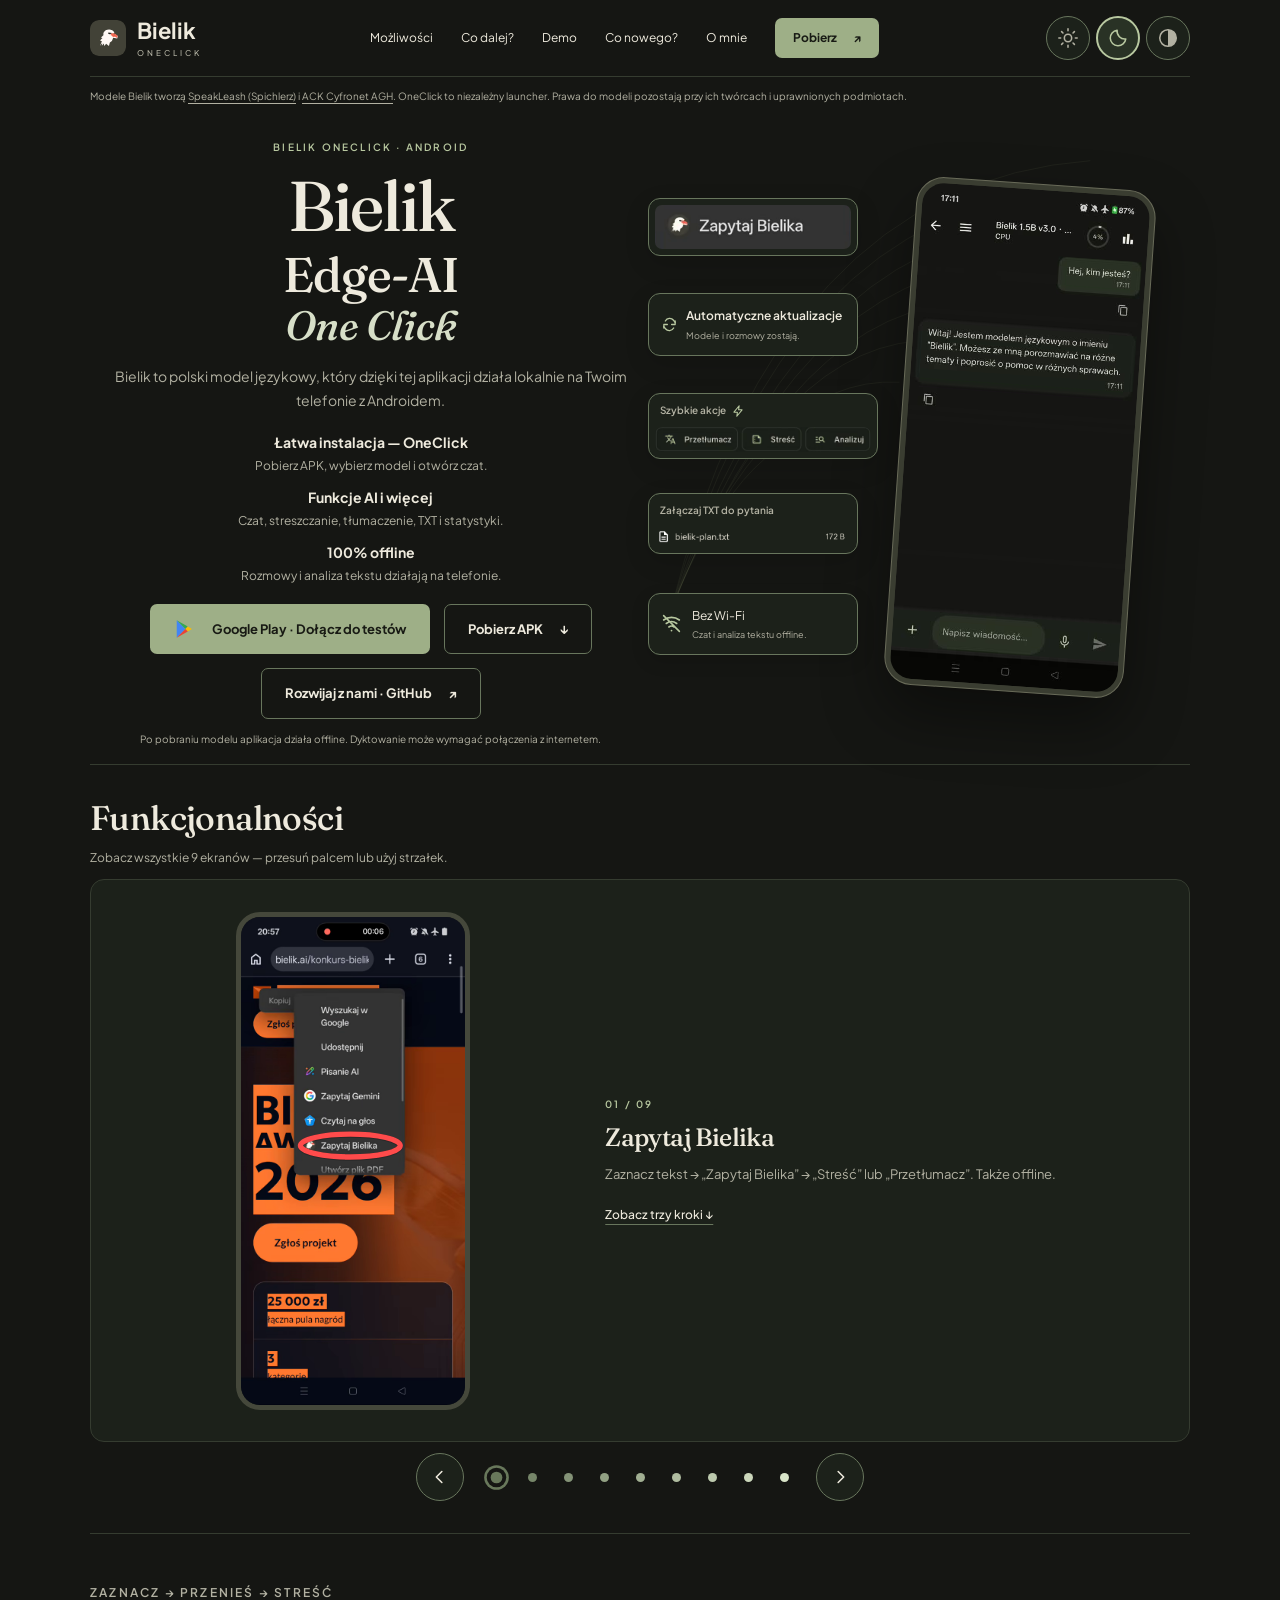
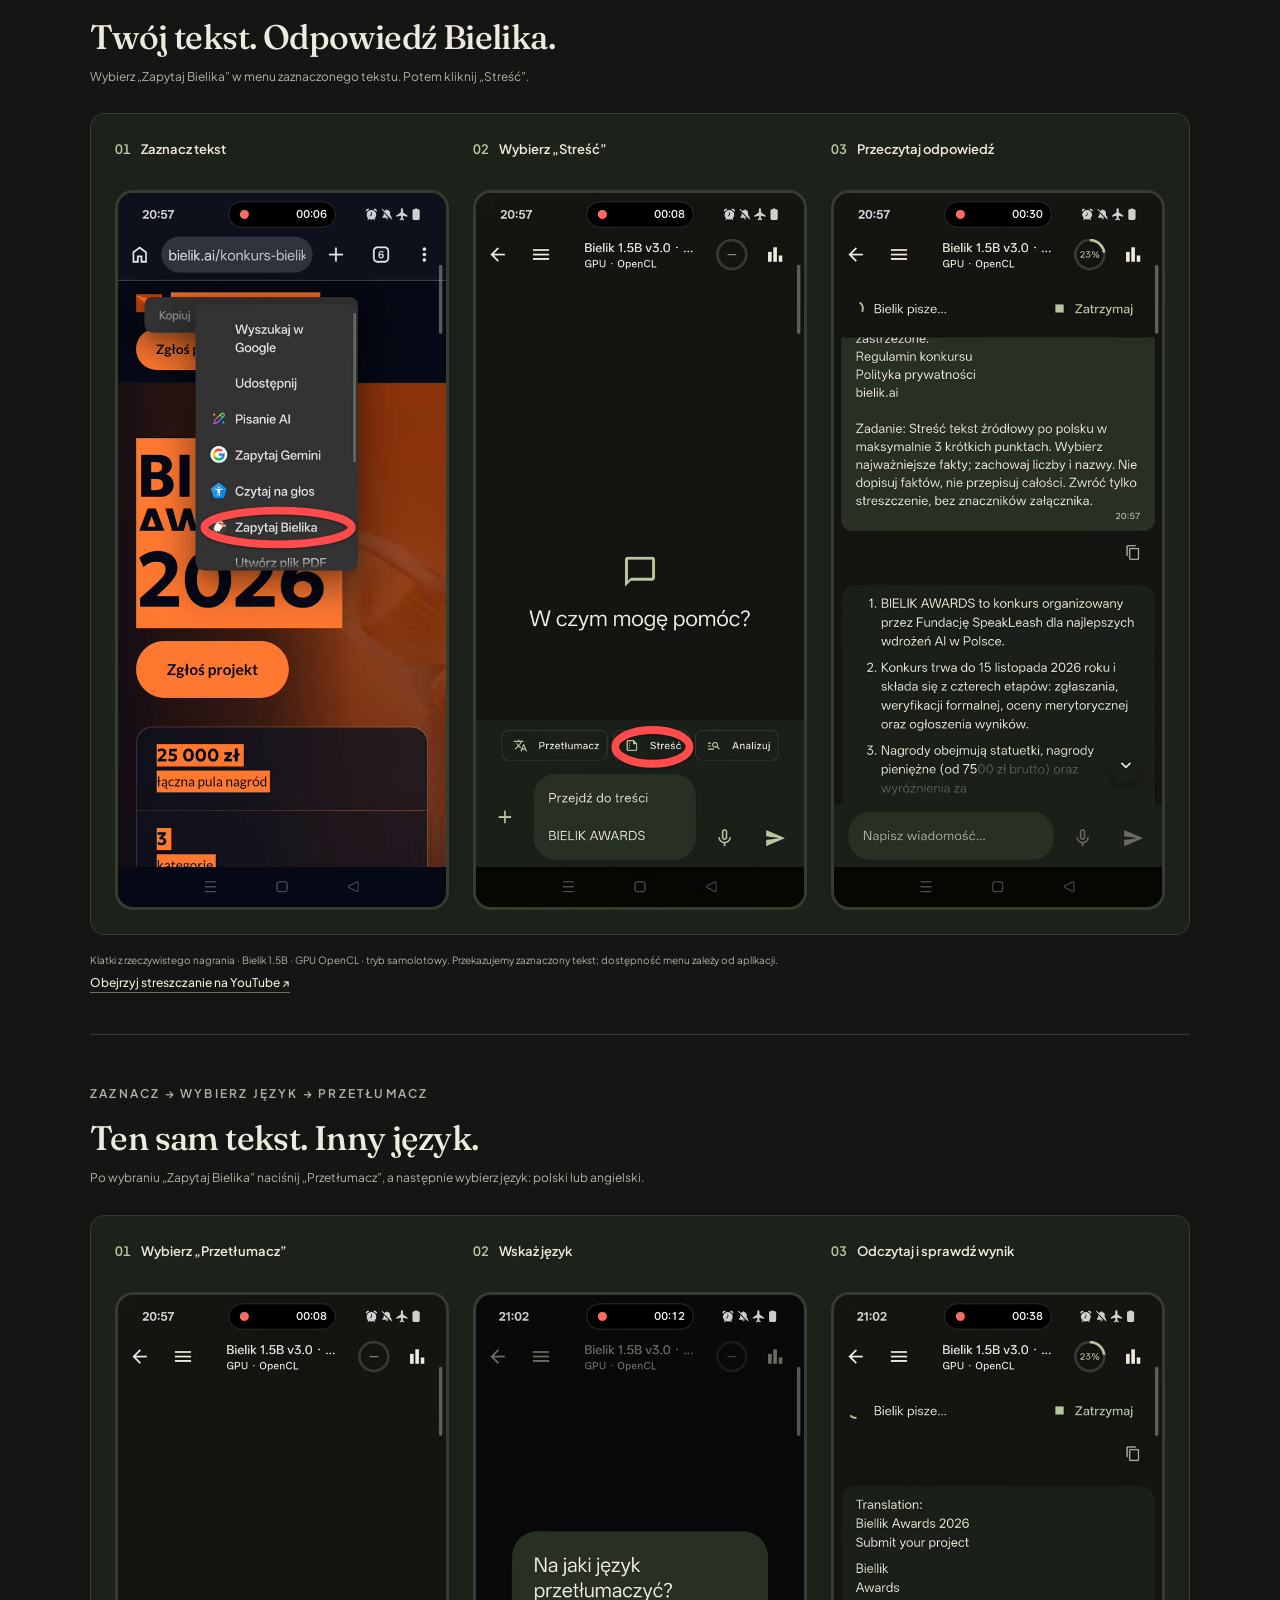
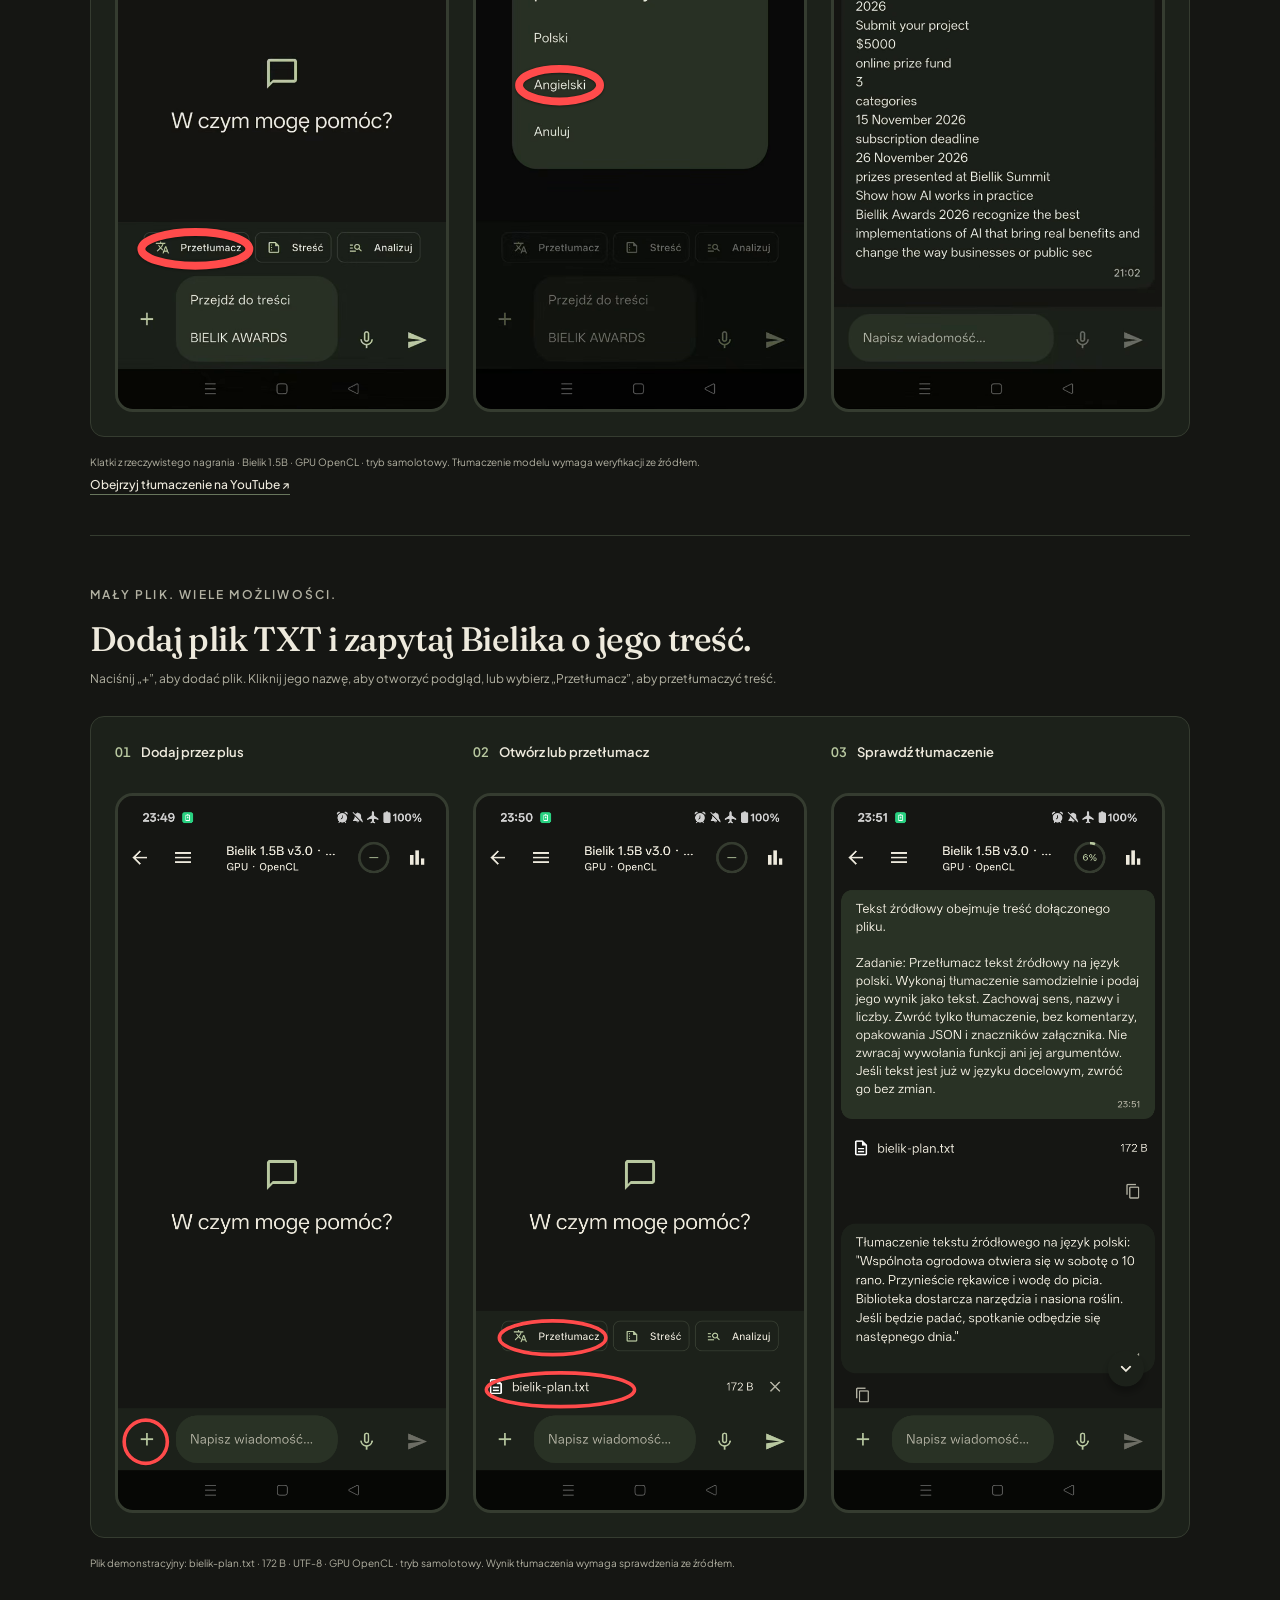
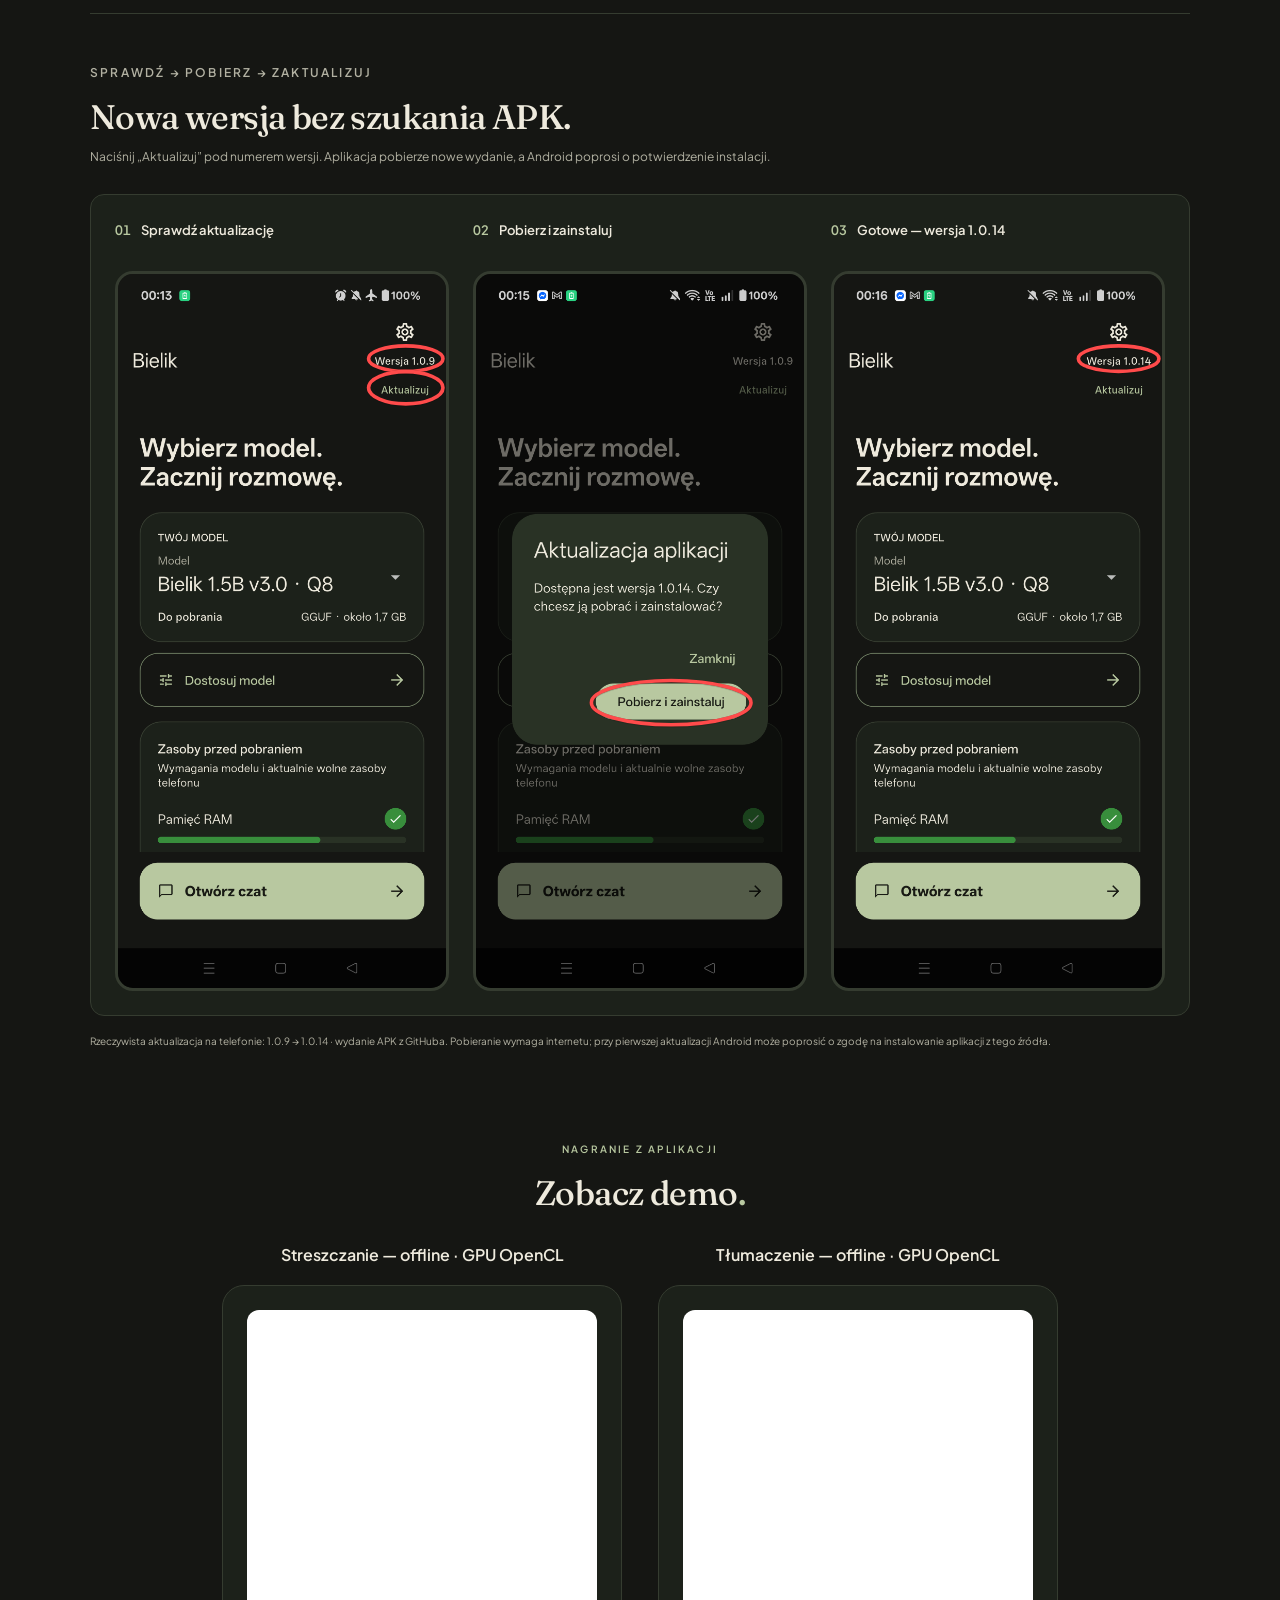
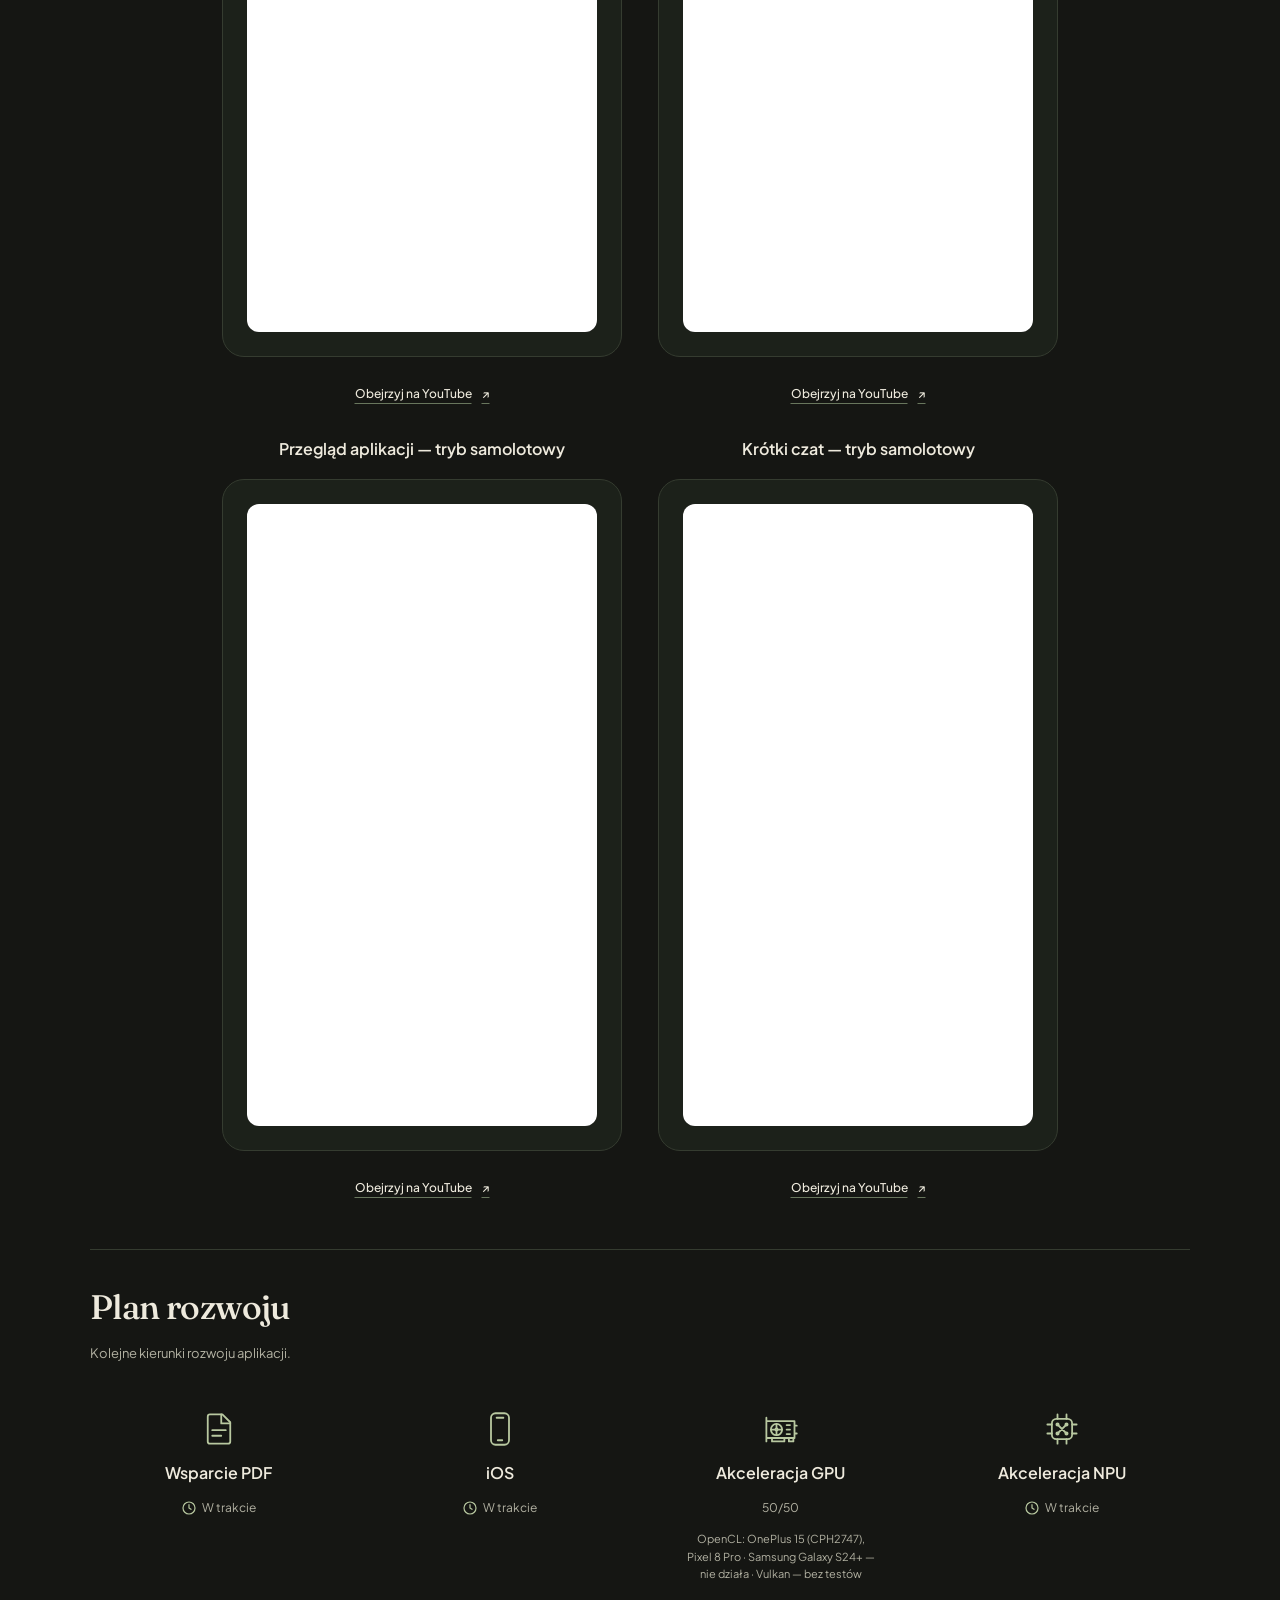
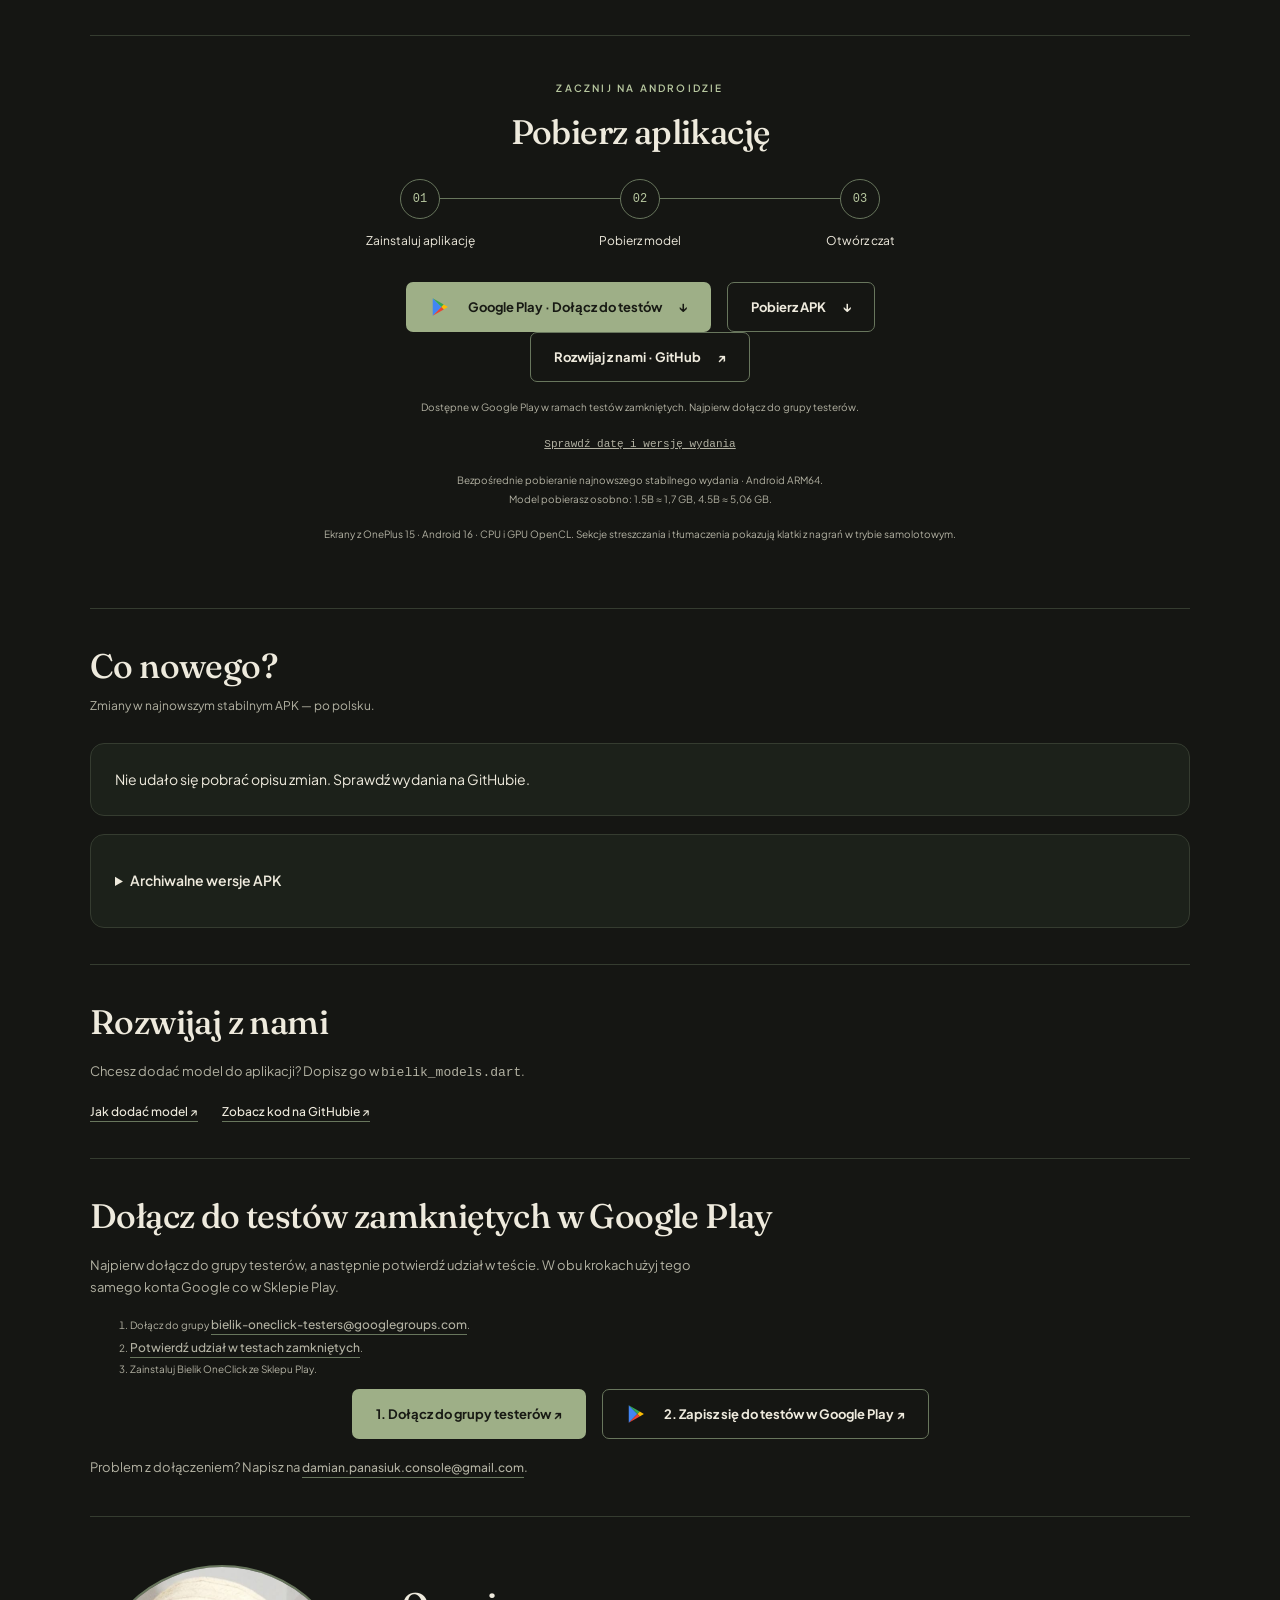
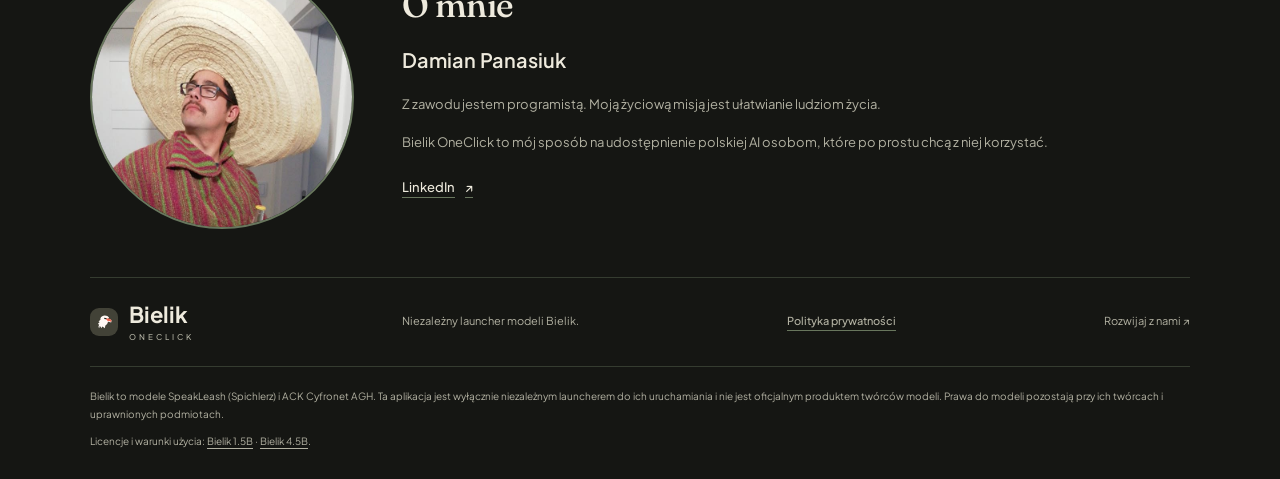
==== site/index.html @ 8b5a870c "site: use mobile Play Store links and desktop test opt-in" ====
<!doctype html>
<html lang="pl">
<head>
  <meta charset="utf-8">
  <meta name="viewport" content="width=device-width, initial-scale=1">
  <meta name="theme-color" content="#151613">
  <meta name="description" content="Uruchom Bielika jednym kliknięciem. Polski model językowy lokalnie na Androidzie — czat, statystyki i ustawienia modelu.">
  <meta property="og:title" content="Bielik Edge-AI One Click">
  <meta property="og:description" content="Uruchom Bielika jednym kliknięciem. Polski model językowy lokalnie na Androidzie — czat, statystyki i ustawienia modelu.">
  <meta property="og:type" content="website">
  <title>Bielik Edge-AI One Click</title>
  <link rel="preconnect" href="https://fonts.googleapis.com">
  <link rel="preconnect" href="https://fonts.gstatic.com" crossorigin>
  <link href="https://fonts.googleapis.com/css2?family=Fraunces:opsz,wght@9..144,500;9..144,600&amp;family=Plus+Jakarta+Sans:wght@400;500;600;700&amp;display=swap" rel="stylesheet">
  <link rel="icon" type="image/svg+xml" href="assets/mark.svg">
  <script src="theme.js"></script>
  <link rel="stylesheet" href="styles.css?v=features-viewport">
  <script src="release-info.js?v=archive-stable-only" defer></script>
  <script src="carousel.js?v=viewport-controls" defer></script>
  <script src="screenshot-zoom.js" defer></script>
  <script src="google-play-links.js" defer></script>
  <script src="generation-preview.js?v=inline-controls" defer></script>
</head>
<body>
  <a class="skip-link" href="#main">Przejdź do treści</a>
  <header class="site-header wrap">
    <a class="brand" href="./" aria-label="Bielik OneClick — strona główna">
      <img src="assets/mark.svg" width="36" height="36" alt="">
      <span>Bielik<span class="brand-sub">ONECLICK</span></span>
    </a>
    <nav aria-label="Menu główne">
      <a class="nav-link" href="#mozliwosci">Możliwości</a>
      <a class="nav-link" href="#dalej">Co dalej?</a>
      <a class="nav-link nav-demo" href="#demo">Demo</a>
      <a class="nav-link" href="#wydania">Co nowego?</a>
      <a class="nav-link" href="#o-mnie">O mnie</a>
      <a class="button button-small" href="#pobierz">Pobierz <span aria-hidden="true">↗</span></a>
    </nav>
    <div class="theme-picker" role="group" aria-label="Motyw kolorystyczny" hidden>
      <button class="theme-button" type="button" data-theme-choice="light" aria-label="Jasny motyw" title="Jasny motyw" aria-pressed="false"><svg viewBox="0 0 24 24" width="22" height="22" fill="none" stroke="currentColor" stroke-width="1.7" stroke-linecap="round" stroke-linejoin="round" aria-hidden="true"><circle cx="12" cy="12" r="4"/><path d="M12 2v2m0 16v2M2 12h2m16 0h2M5 5l1.5 1.5m11 11L19 19M5 19l1.5-1.5m11-11L19 5"/></svg></button>
      <button class="theme-button" type="button" data-theme-choice="dark" aria-label="Ciemny motyw" title="Ciemny motyw" aria-pressed="false"><svg viewBox="0 0 24 24" width="22" height="22" fill="none" stroke="currentColor" stroke-width="1.7" stroke-linecap="round" stroke-linejoin="round" aria-hidden="true"><path d="M20.5 13A8.5 8.5 0 0 1 11 3.5 8.5 8.5 0 1 0 20.5 13Z"/></svg></button>
      <button class="theme-button" type="button" data-theme-choice="contrast" aria-label="Wysoki kontrast" title="Wysoki kontrast" aria-pressed="false"><svg viewBox="0 0 24 24" width="22" height="22" fill="none" stroke="currentColor" stroke-width="1.7" stroke-linecap="round" stroke-linejoin="round" aria-hidden="true"><circle cx="12" cy="12" r="9"/><path d="M12 3a9 9 0 0 1 0 18Z" fill="currentColor" stroke="none"/></svg></button>
    </div>
  </header>

  <p class="attribution wrap">Modele Bielik tworzą <a href="https://speakleash.org/">SpeakLeash (Spichlerz)</a> i <a href="https://www.cyfronet.pl/">ACK Cyfronet AGH</a>. OneClick to niezależny launcher. Prawa do modeli pozostają przy ich twórcach i uprawnionych podmiotach.</p>

  <main id="main">
    <section class="intro wrap" aria-labelledby="hero-title">
      <div class="intro-copy">
        <p class="eyebrow">BIELIK ONECLICK · ANDROID</p>
        <h1 id="hero-title"><span class="hero-name">Bielik</span> <span class="hero-detail">Edge-AI</span> <em class="hero-tagline">One Click</em></h1>
        <p>Bielik to polski model językowy, który dzięki tej aplikacji działa lokalnie na Twoim telefonie z Androidem.</p>
        <ul class="hero-benefits">
          <li><strong>Łatwa instalacja — OneClick</strong><span>Pobierz APK, wybierz model i otwórz czat.</span></li>
          <li><strong>Funkcje AI i więcej</strong><span>Czat, streszczanie, tłumaczenie, TXT i statystyki.</span></li>
          <li><strong>100% offline</strong><span>Rozmowy i analiza tekstu działają na telefonie.</span></li>
        </ul>
        <div class="hero-actions"><a class="button" href="#testy-google-play"><svg viewBox="0 0 24 24" width="22" height="22" aria-hidden="true" focusable="false"><path fill="#4285F4" d="M3 2.5v19L12.5 12Z"/><path fill="#34A853" d="m3 2.5 12 6.9-2.5 2.6Z"/><path fill="#FBBC04" d="m15 9.4 4.5 2.6-4.5 2.6-2.5-2.6Z"/><path fill="#EA4335" d="m3 21.5 12-6.9-2.5-2.6Z"/></svg><span>Google Play · Dołącz do testów</span></a><a class="button button-outline" href="#pobierz">Pobierz APK <span aria-hidden="true">↓</span></a><a class="button button-outline" href="https://github.com/GHRik/bielik_oneclick_launcher">Rozwijaj z nami · GitHub <span aria-hidden="true">↗</span></a></div>
        <p class="hero-offline-note">Po pobraniu modelu aplikacja działa offline. Dyktowanie może wymagać połączenia z internetem.</p>
      </div>
      <div class="setup-visual" aria-label="Rozmowa z Bielikiem i funkcje aplikacji.">
        <a class="hero-feature hero-feature-ask" href="#zapytaj-bielika" aria-label="Zapytaj Bielika — zobacz, jak użyć zaznaczonego tekstu">
          <svg class="hero-screen-crop" viewBox="147 570 278 62" width="278" height="62" aria-hidden="true"><image href="assets/ask-selection-opencl.png" width="588" height="1280"/></svg>
        </a>
        <a class="hero-feature hero-feature-update" href="#aktualizacje-aplikacji">
          <svg viewBox="0 0 24 24" width="17" height="17" fill="none" stroke="currentColor" stroke-width="1.8" stroke-linecap="round" stroke-linejoin="round" aria-hidden="true"><path d="M20 7v5h-5M4 17v-5h5"/><path d="M6.1 7a7 7 0 0 1 11.6-1L20 9M4 15l2.3 3A7 7 0 0 0 17.9 17"/></svg>
          <span>Automatyczne aktualizacje<small>Modele i rozmowy zostają.</small></span>
        </a>
        <a class="hero-feature hero-feature-actions" href="#tlumacz-tekst" aria-label="Szybkie akcje: Przetłumacz, Streść i Analizuj — zobacz kroki">
          <span class="hero-feature-caption">Szybkie akcje <svg viewBox="0 0 24 24" width="14" height="14" fill="none" stroke="currentColor" stroke-width="1.8" stroke-linecap="round" stroke-linejoin="round" aria-hidden="true"><path d="m14 3-9 11h6l-1 7 9-11h-6Z"/></svg></span>
          <svg class="hero-screen-crop" viewBox="44 962 500 58" width="500" height="58" aria-hidden="true"><image href="assets/quick-actions-opencl.png" width="588" height="1280"/></svg>
        </a>
        <a class="hero-feature hero-feature-txt" href="#pliki-txt" aria-label="Załączaj TXT do pytania — zobacz kroki">
          <span class="hero-feature-caption">Załączaj TXT do pytania</span>
          <svg class="hero-screen-crop" viewBox="30 2240 1080 110" width="1080" height="110" aria-hidden="true"><image href="assets/txt-attached-android.png?v=current-opencl" width="1272" height="2772"/></svg>
        </a>
        <a class="hero-offline-tile" href="#demo"><svg viewBox="0 0 24 24" width="21" height="21" fill="none" stroke="currentColor" stroke-width="1.8" stroke-linecap="round" aria-hidden="true"><path d="M3 8a15 15 0 0 1 18 0M6 12a10 10 0 0 1 12 0M9 16a5 5 0 0 1 6 0M3 3l18 18"/><circle cx="12" cy="20" r="1" fill="currentColor" stroke="none"/></svg><span>Bez Wi-Fi<small>Czat i analiza tekstu offline.</small></span></a>
        <figure class="setup-phone">
          <video id="generation-preview" muted loop playsinline preload="none" poster="assets/chat-live-poster.jpg?v=current-cpu" width="392" height="854" aria-label="Wysłanie pytania Hej, kim jesteś i rzeczywista odpowiedź Bielika na CPU w trybie samolotowym">
            <source src="assets/chat-live.mp4?v=current-cpu" type="video/mp4">
            <img src="assets/chat-live-poster.jpg?v=current-cpu" width="392" height="854" alt="Rozmowa z Bielikiem na telefonie z Androidem">
          </video>
        </figure>
      </div>
    </section>

    <section class="features wrap" id="mozliwosci" aria-labelledby="features-title" aria-roledescription="karuzela">
      <div class="section-heading"><h2 id="features-title">Funkcjonalności</h2><p>Zobacz wszystkie 9 ekranów — przesuń palcem lub użyj strzałek.</p></div>
      <div class="features-stage">
      <div class="slides">
        <article class="feature-slide" id="slide-ask" aria-label="1 z 9" aria-roledescription="slajd">
          <figure><span class="annotated-screen"><img class="phone-screen" src="assets/ask-selection-opencl.png" width="588" height="1280" fetchpriority="high" alt="Zapytaj Bielika w menu tekstu zaznaczonego na stronie internetowej"><svg class="screen-annotation" viewBox="0 0 588 1280" aria-hidden="true"><ellipse cx="287" cy="600" rx="131" ry="30"/></svg></span></figure>
          <div class="slide-copy"><p class="eyebrow">01 / 09</p><h3>Zapytaj Bielika</h3><p>Zaznacz tekst → „Zapytaj Bielika” → „Streść” lub „Przetłumacz”. Także offline.</p><a class="text-link" href="#zapytaj-bielika">Zobacz trzy kroki ↓</a></div>
        </article>
        <article class="feature-slide" id="slide-dictation" aria-label="2 z 9" aria-roledescription="slajd">
          <figure><span class="annotated-screen"><img class="phone-screen" src="assets/dictation-translate-android.png" width="1272" height="2772" loading="lazy" alt="Podgląd interfejsu: krok 1 — mikrofon do dyktowania, krok 2 — przycisk Przetłumacz"><svg class="screen-annotation" viewBox="0 0 1272 2772" aria-hidden="true"><ellipse cx="964" cy="2655" rx="76" ry="77"/><ellipse cx="303" cy="2445" rx="207" ry="65"/><g class="annotation-step"><circle cx="1080" cy="2545" r="55"/><text x="1080" y="2549">1</text></g><g class="annotation-step"><circle cx="106" cy="2328" r="55"/><text x="106" y="2332">2</text></g></svg></span><figcaption class="fine-print">Podgląd interfejsu · 1. Mikrofon → 2. Przetłumacz</figcaption></figure>
          <div class="slide-copy"><p class="eyebrow">02 / 09</p><h3>Podyktuj i przetłumacz</h3><p>1. Naciśnij mikrofon i podyktuj tekst.<br>2. Wybierz „Przetłumacz”, a następnie język: polski lub angielski.</p><p class="fine-print">Dyktowanie zależy od usługi w telefonie i może wymagać internetu. Przed wysłaniem możesz poprawić tekst.</p></div>
        </article>
        <article class="feature-slide" id="slide-actions" aria-label="3 z 9" aria-roledescription="slajd">
          <figure><span class="annotated-screen"><img class="phone-screen" src="assets/quick-actions-opencl.png" width="588" height="1280" loading="lazy" alt="Aktualne przyciski Przetłumacz, Streść i Analizuj po przekazaniu tekstu do Bielika"><svg class="screen-annotation" viewBox="0 0 588 1280" aria-hidden="true"><ellipse cx="316" cy="990" rx="66" ry="30"/></svg></span></figure>
          <div class="slide-copy"><p class="eyebrow">03 / 09</p><h3>Szybkie akcje</h3><p>Tłumacz, streszczaj i analizuj tekst. Wklej go, podyktuj, użyj „Zapytaj Bielika” lub dodaj plik TXT.</p><a class="text-link" href="#tlumacz-tekst">Zobacz tłumaczenie krok po kroku ↓</a></div>
        </article>
        <article class="feature-slide" id="slide-txt" aria-label="4 z 9" aria-roledescription="slajd">
          <figure><span class="annotated-screen"><img class="phone-screen" src="assets/txt-attached-android.png?v=current-opencl" width="1272" height="2772" loading="lazy" alt="Załącznik TXT z podglądem i tłumaczeniem"><svg class="screen-annotation" viewBox="0 0 1272 2772" aria-hidden="true"><ellipse cx="112" cy="2495" rx="83" ry="83"/><ellipse cx="300" cy="2095" rx="205" ry="65"/><ellipse cx="330" cy="2295" rx="285" ry="65"/></svg></span></figure>
          <div class="slide-copy"><p class="eyebrow">04 / 09</p><h3>Załączniki TXT</h3><p>Dodaj plik plusem. Otwórz go po nazwie, przetłumacz lub zapytaj o treść.</p><a class="text-link" href="#pliki-txt">Zobacz, jak to działa ↓</a></div>
        </article>
        <article class="feature-slide" id="slide-chat" aria-label="5 z 9" aria-roledescription="slajd">
          <figure><img class="phone-screen" src="assets/summary-opencl.png" width="588" height="1280" loading="lazy" alt="Bielik generuje streszczenie w czacie na GPU OpenCL"></figure>
          <div class="slide-copy"><p class="eyebrow">05 / 09</p><h3>Czat z Bielikiem</h3><p>Prowadź rozmowy bez internetu, kopiuj odpowiedzi i zachowuj historię rozmów na telefonie.</p></div>
        </article>
        <article class="feature-slide" id="slide-stats" aria-label="6 z 9" aria-roledescription="slajd">
          <figure><img class="phone-screen" src="assets/statistics-opencl.png" width="588" height="1280" loading="lazy" alt="Aktualny ekran statystyk podczas generowania na GPU OpenCL"></figure>
          <div class="slide-copy"><p class="eyebrow">06 / 09</p><h3>Statystyki urządzenia i modelu</h3><p>RAM, CPU i tempo odpowiedzi. Wykresy na żywo.</p><p class="fine-print">GPU i temperatury zależą od telefonu.</p></div>
        </article>
        <article class="feature-slide" id="slide-models" aria-label="7 z 9" aria-roledescription="slajd">
          <figure><img class="phone-screen" src="assets/models-android.png" width="1272" height="2772" loading="lazy" alt="Pobieranie i wybór modelu — ekran aplikacji Android"></figure>
          <div class="slide-copy"><p class="eyebrow">07 / 09</p><h3>Pobieranie i wybór modelu</h3><p><a class="text-link" href="https://huggingface.co/speakleash/Bielik-1.5B-v3.0-Instruct-GGUF">Bielik 1.5B</a> lub <a class="text-link" href="https://huggingface.co/speakleash/Bielik-4.5B-v3.0-Instruct-GGUF">Bielik 4.5B</a>. Jeden przycisk. Postęp, prędkość i czas pobierania.</p>
          </div>
        </article>
        <article class="feature-slide" id="slide-settings" aria-label="8 z 9" aria-roledescription="slajd">
          <figure><img class="phone-screen" src="assets/settings-android.png" width="1272" height="2772" loading="lazy" alt="Konfiguracja modelu — ekran aplikacji Android"></figure>
          <div class="slide-copy"><p class="eyebrow">08 / 09</p><h3>Konfiguracja modelu</h3><p>Kontekst, długość odpowiedzi, wątki CPU i motyw aplikacji.</p></div>
        </article>
        <article class="feature-slide" id="slide-updates" aria-label="9 z 9" aria-roledescription="slajd">
          <figure><span class="annotated-screen"><img class="phone-screen" src="assets/update-available-android.png" width="1272" height="2772" loading="lazy" alt="Bielik wykrywa wersję 1.0.14 i proponuje pobranie oraz instalację aktualizacji"><svg class="screen-annotation" viewBox="0 0 1272 2772" aria-hidden="true"><ellipse cx="756" cy="1660" rx="307" ry="85"/></svg></span></figure>
          <div class="slide-copy"><p class="eyebrow">09 / 09</p><h3>Aktualizacje w aplikacji</h3><p>Sprawdź nową wersję. Pobierz APK i potwierdź instalację w Androidzie.</p><a class="text-link" href="#aktualizacje-aplikacji">Zobacz zmianę wersji ↓</a><p class="fine-print">Dla wersji APK z GitHuba. Aktualizacja wymaga internetu.</p></div>
        </article>
      </div>
      <div class="carousel-arrows-overlay">
        <button class="carousel-arrow" type="button" data-direction="-1" aria-label="Poprzedni slajd"><svg viewBox="0 0 24 24" width="22" height="22" fill="none" stroke="currentColor" stroke-width="1.7" stroke-linecap="round" stroke-linejoin="round" aria-hidden="true"><path d="m14 6-6 6 6 6"/></svg></button>
        <button class="carousel-arrow" type="button" data-direction="1" aria-label="Następny slajd"><svg viewBox="0 0 24 24" width="22" height="22" fill="none" stroke="currentColor" stroke-width="1.7" stroke-linecap="round" stroke-linejoin="round" aria-hidden="true"><path d="m10 6 6 6-6 6"/></svg></button>
      </div>
      </div>
      <div class="carousel-controls" hidden>
        <button class="carousel-arrow carousel-bottom-arrow" type="button" data-direction="-1" aria-label="Poprzedni slajd"><svg viewBox="0 0 24 24" width="22" height="22" fill="none" stroke="currentColor" stroke-width="1.7" stroke-linecap="round" stroke-linejoin="round" aria-hidden="true"><path d="m14 6-6 6 6 6"/></svg></button>
        <div class="carousel-dots" role="group" aria-label="Wybierz slajd">
          <button type="button" data-slide="0" aria-label="Zapytaj Bielika" aria-controls="slide-ask" aria-current="true"><span></span></button>
          <button type="button" data-slide="1" aria-label="Podyktuj i przetłumacz" aria-controls="slide-dictation"><span></span></button>
          <button type="button" data-slide="2" aria-label="Szybkie akcje" aria-controls="slide-actions"><span></span></button>
          <button type="button" data-slide="3" aria-label="Załączniki TXT" aria-controls="slide-txt"><span></span></button>
          <button type="button" data-slide="4" aria-label="Czat z Bielikiem" aria-controls="slide-chat"><span></span></button>
          <button type="button" data-slide="5" aria-label="Statystyki urządzenia i modelu" aria-controls="slide-stats"><span></span></button>
          <button type="button" data-slide="6" aria-label="Pobieranie i wybór modelu" aria-controls="slide-models"><span></span></button>
          <button type="button" data-slide="7" aria-label="Konfiguracja modelu" aria-controls="slide-settings"><span></span></button>
          <button type="button" data-slide="8" aria-label="Aktualizacje w aplikacji" aria-controls="slide-updates"><span></span></button>
        </div>
        <button class="carousel-arrow carousel-bottom-arrow" type="button" data-direction="1" aria-label="Następny slajd"><svg viewBox="0 0 24 24" width="22" height="22" fill="none" stroke="currentColor" stroke-width="1.7" stroke-linecap="round" stroke-linejoin="round" aria-hidden="true"><path d="m10 6 6 6-6 6"/></svg></button>
      </div>
      <span class="sr-only" id="slide-status" aria-live="polite"></span>
    </section>

    <section class="ask-flow wrap" id="zapytaj-bielika" aria-labelledby="ask-flow-title">
      <div class="section-heading"><p class="eyebrow">ZAZNACZ → PRZENIEŚ → STREŚĆ</p><h2 id="ask-flow-title">Twój tekst. Odpowiedź Bielika.</h2><p>Wybierz „Zapytaj Bielika” w menu zaznaczonego tekstu. Potem kliknij „Streść”.</p></div>
      <div class="ask-flow-steps" aria-label="Trzy kroki na prawdziwym telefonie">
        <figure><figcaption><span>01</span> Zaznacz tekst</figcaption><span class="annotated-screen"><img src="assets/ask-selection-opencl.png" width="588" height="1280" loading="lazy" alt="Zapytaj Bielika w menu tekstu zaznaczonego na stronie internetowej"><svg class="screen-annotation" viewBox="0 0 588 1280" aria-hidden="true"><ellipse cx="287" cy="600" rx="131" ry="30"/></svg></span></figure>
        <figure><figcaption><span>02</span> Wybierz „Streść”</figcaption><span class="annotated-screen"><img src="assets/quick-actions-opencl.png" width="588" height="1280" loading="lazy" alt="Aktualne przyciski Przetłumacz, Streść i Analizuj po przekazaniu tekstu do Bielika"><svg class="screen-annotation" viewBox="0 0 588 1280" aria-hidden="true"><ellipse cx="316" cy="990" rx="66" ry="30"/></svg></span></figure>
        <figure><figcaption><span>03</span> Przeczytaj odpowiedź</figcaption><img src="assets/summary-opencl.png" width="588" height="1280" loading="lazy" alt="Fragment rzeczywistego streszczenia generowanego przez Bielika na GPU OpenCL w trybie samolotowym"></figure>
      </div>
      <p class="capture-note">Klatki z rzeczywistego nagrania · Bielik 1.5B · GPU OpenCL · tryb samolotowy. Przekazujemy zaznaczony tekst; dostępność menu zależy od aplikacji.</p>
      <a class="text-link" href="https://www.youtube.com/shorts/u4ovz4G72to">Obejrzyj streszczanie na YouTube ↗</a>
    </section>

    <section class="ask-flow wrap" id="tlumacz-tekst" aria-labelledby="translate-flow-title">
      <div class="section-heading"><p class="eyebrow">ZAZNACZ → WYBIERZ JĘZYK → PRZETŁUMACZ</p><h2 id="translate-flow-title">Ten sam tekst. Inny język.</h2><p>Po wybraniu „Zapytaj Bielika” naciśnij „Przetłumacz”, a następnie wybierz język: polski lub angielski.</p></div>
      <div class="ask-flow-steps" aria-label="Tłumaczenie zaznaczonego tekstu w trzech krokach">
        <figure><figcaption><span>01</span> Wybierz „Przetłumacz”</figcaption><span class="annotated-screen"><img src="assets/quick-actions-opencl.png" width="588" height="1280" loading="lazy" alt="Przycisk Przetłumacz obok Streść i Analizuj w czacie Bielika"><svg class="screen-annotation" viewBox="0 0 588 1280" aria-hidden="true"><ellipse cx="140" cy="990" rx="96" ry="30"/></svg></span></figure>
        <figure><figcaption><span>02</span> Wskaż język</figcaption><span class="annotated-screen"><img src="assets/translate-language-opencl.png" width="588" height="1280" loading="lazy" alt="Wybór polskiego lub angielskiego jako języka tłumaczenia"><svg class="screen-annotation" viewBox="0 0 588 1280" aria-hidden="true"><ellipse cx="151" cy="699" rx="72" ry="29"/></svg></span></figure>
        <figure><figcaption><span>03</span> Odczytaj i sprawdź wynik</figcaption><img src="assets/translated-opencl.png" width="588" height="1280" loading="lazy" alt="Fragment angielskiego tłumaczenia generowanego lokalnie przez Bielika na GPU OpenCL"></figure>
      </div>
      <p class="capture-note">Klatki z rzeczywistego nagrania · Bielik 1.5B · GPU OpenCL · tryb samolotowy. Tłumaczenie modelu wymaga weryfikacji ze źródłem.</p>
      <a class="text-link" href="https://www.youtube.com/shorts/GNGXWQAcr3Q">Obejrzyj tłumaczenie na YouTube ↗</a>
    </section>

    <section class="ask-flow wrap" id="pliki-txt" aria-labelledby="txt-flow-title">
      <div class="section-heading"><p class="eyebrow">MAŁY PLIK. WIELE MOŻLIWOŚCI.</p><h2 id="txt-flow-title">Dodaj plik TXT i zapytaj Bielika o jego treść.</h2><p>Naciśnij „+”, aby dodać plik. Kliknij jego nazwę, aby otworzyć podgląd, lub wybierz „Przetłumacz”, aby przetłumaczyć treść.</p></div>
      <div class="ask-flow-steps" aria-label="Dodawanie, podgląd i tłumaczenie krótkiego TXT">
        <figure><figcaption><span>01</span> Dodaj przez plus</figcaption><span class="annotated-screen"><img src="assets/txt-add-android.png?v=current-opencl" width="1272" height="2772" loading="lazy" alt="Plus do dodawania plików TXT w czacie"><svg class="screen-annotation" viewBox="0 0 1272 2772" aria-hidden="true"><ellipse cx="112" cy="2495" rx="83" ry="83"/></svg></span></figure>
        <figure><figcaption><span>02</span> Otwórz lub przetłumacz</figcaption><span class="annotated-screen"><img src="assets/txt-attached-android.png?v=current-opencl" width="1272" height="2772" loading="lazy" alt="Plik bielik-plan.txt w czacie, przycisk tłumaczenia i klikalna nazwa pliku"><svg class="screen-annotation" viewBox="0 0 1272 2772" aria-hidden="true"><ellipse cx="300" cy="2095" rx="205" ry="65"/><ellipse cx="330" cy="2295" rx="285" ry="65"/></svg></span></figure>
        <figure><figcaption><span>03</span> Sprawdź tłumaczenie</figcaption><img src="assets/txt-translated-android.png?v=current-opencl" width="1272" height="2772" loading="lazy" alt="Rzeczywista odpowiedź Bielika po przetłumaczeniu angielskiego załącznika TXT na polski"></figure>
      </div>
      <p class="capture-note">Plik demonstracyjny: bielik-plan.txt · 172 B · UTF-8 · GPU OpenCL · tryb samolotowy. Wynik tłumaczenia wymaga sprawdzenia ze źródłem.</p>
    </section>

    <section class="ask-flow wrap" id="aktualizacje-aplikacji" aria-labelledby="update-flow-title">
      <div class="section-heading"><p class="eyebrow">SPRAWDŹ → POBIERZ → ZAKTUALIZUJ</p><h2 id="update-flow-title">Nowa wersja bez szukania APK.</h2><p>Naciśnij „Aktualizuj” pod numerem wersji. Aplikacja pobierze nowe wydanie, a Android poprosi o potwierdzenie instalacji.</p></div>
      <div class="ask-flow-steps" aria-label="Aktualizacja aplikacji z wersji 1.0.9 do 1.0.14">
        <figure><figcaption><span>01</span> Sprawdź aktualizację</figcaption><span class="annotated-screen"><img src="assets/update-before-android.png" width="1272" height="2772" loading="lazy" alt="Wersja 1.0.9 i przycisk Aktualizuj pod zębatką"><svg class="screen-annotation" viewBox="0 0 1272 2772" aria-hidden="true"><ellipse cx="1112" cy="337" rx="143" ry="49"/><ellipse cx="1112" cy="449" rx="143" ry="62"/></svg></span></figure>
        <figure><figcaption><span>02</span> Pobierz i zainstaluj</figcaption><span class="annotated-screen"><img src="assets/update-available-android.png" width="1272" height="2772" loading="lazy" alt="Komunikat o dostępnej wersji 1.0.14 i przycisk Pobierz i zainstaluj"><svg class="screen-annotation" viewBox="0 0 1272 2772" aria-hidden="true"><ellipse cx="756" cy="1660" rx="307" ry="85"/></svg></span></figure>
        <figure><figcaption><span>03</span> Gotowe — wersja 1.0.14</figcaption><span class="annotated-screen"><img src="assets/update-after-android.png" width="1272" height="2772" loading="lazy" alt="Ekran aplikacji po aktualizacji z widoczną wersją 1.0.14"><svg class="screen-annotation" viewBox="0 0 1272 2772" aria-hidden="true"><ellipse cx="1100" cy="337" rx="155" ry="49"/></svg></span></figure>
      </div>
      <p class="capture-note">Rzeczywista aktualizacja na telefonie: 1.0.9 → 1.0.14 · wydanie APK z GitHuba. Pobieranie wymaga internetu; przy pierwszej aktualizacji Android może poprosić o zgodę na instalowanie aplikacji z tego źródła.</p>
    </section>

    <section class="demo-section wrap" id="demo" aria-labelledby="demo-title">
      <p class="eyebrow">NAGRANIE Z APLIKACJI</p>
      <h2 id="demo-title">Zobacz demo<span>.</span></h2>
      <div class="demo-grid">
        <article class="demo-video" aria-labelledby="demo-summary-title">
          <h3 id="demo-summary-title">Streszczanie — offline · GPU OpenCL</h3>
          <div class="demo-frame">
            <div class="demo-player">
              <iframe
                src="https://www.youtube-nocookie.com/embed/u4ovz4G72to?playsinline=1&amp;rel=0"
                title="Zapytaj Bielika i streszczanie zaznaczonego tekstu offline na GPU OpenCL"
                width="360"
                height="640"
                loading="lazy"
                referrerpolicy="strict-origin-when-cross-origin"
                allow="encrypted-media; fullscreen; picture-in-picture; web-share"
                allowfullscreen>
              </iframe>
            </div>
          </div>
          <a class="text-link" href="https://www.youtube.com/shorts/u4ovz4G72to">Obejrzyj na YouTube <span aria-hidden="true">↗</span></a>
        </article>
        <article class="demo-video" aria-labelledby="demo-translation-title">
          <h3 id="demo-translation-title">Tłumaczenie — offline · GPU OpenCL</h3>
          <div class="demo-frame">
            <div class="demo-player">
              <iframe
                src="https://www.youtube-nocookie.com/embed/GNGXWQAcr3Q?playsinline=1&amp;rel=0"
                title="Zapytaj Bielika i tłumaczenie zaznaczonego tekstu offline na GPU OpenCL"
                width="360"
                height="640"
                loading="lazy"
                referrerpolicy="strict-origin-when-cross-origin"
                allow="encrypted-media; fullscreen; picture-in-picture; web-share"
                allowfullscreen>
              </iframe>
            </div>
          </div>
          <a class="text-link" href="https://www.youtube.com/shorts/GNGXWQAcr3Q">Obejrzyj na YouTube <span aria-hidden="true">↗</span></a>
        </article>
        <article class="demo-video" aria-labelledby="demo-app-title">
          <h3 id="demo-app-title">Przegląd aplikacji — tryb samolotowy</h3>
          <div class="demo-frame">
            <div class="demo-player">
              <iframe
                src="https://www.youtube-nocookie.com/embed/3f2A8yVDN88?playsinline=1&amp;rel=0"
                title="Pełny przegląd aplikacji Bielik OneClick w trybie samolotowym"
                width="360"
                height="640"
                loading="lazy"
                referrerpolicy="strict-origin-when-cross-origin"
                allow="encrypted-media; fullscreen; picture-in-picture; web-share"
                allowfullscreen>
              </iframe>
            </div>
          </div>
          <a class="text-link" href="https://www.youtube.com/shorts/3f2A8yVDN88">Obejrzyj na YouTube <span aria-hidden="true">↗</span></a>
        </article>
        <article class="demo-video" aria-labelledby="demo-offline-title">
          <h3 id="demo-offline-title">Krótki czat — tryb samolotowy</h3>
          <div class="demo-frame">
            <div class="demo-player">
              <iframe
                src="https://www.youtube-nocookie.com/embed/wXv1ux307sk?playsinline=1&amp;rel=0"
                title="Krótka rozmowa z Bielikiem w trybie samolotowym"
                width="360"
                height="640"
                loading="lazy"
                referrerpolicy="strict-origin-when-cross-origin"
                allow="encrypted-media; fullscreen; picture-in-picture; web-share"
                allowfullscreen>
              </iframe>
            </div>
          </div>
          <a class="text-link" href="https://www.youtube.com/shorts/wXv1ux307sk">Obejrzyj na YouTube <span aria-hidden="true">↗</span></a>
        </article>
      </div>
    </section>

    <section class="roadmap wrap" id="dalej" aria-labelledby="roadmap-title">
      <h2 id="roadmap-title">Plan rozwoju</h2>
      <p>Kolejne kierunki rozwoju aplikacji.</p>
      <ul class="roadmap-statuses">
        <li><svg viewBox="0 0 32 32" width="36" height="36" fill="none" stroke="currentColor" stroke-width="1.6" stroke-linecap="round" stroke-linejoin="round" aria-hidden="true"><path d="M19 3H8a2 2 0 0 0-2 2v22a2 2 0 0 0 2 2h16a2 2 0 0 0 2-2V10Z"/><path d="M18 3v8h8M10 17h12m-12 5h8"/></svg><strong>Wsparcie PDF</strong><span class="roadmap-state"><svg viewBox="0 0 24 24" width="16" height="16" fill="none" stroke="currentColor" stroke-width="1.8" stroke-linecap="round" stroke-linejoin="round" aria-hidden="true"><circle cx="12" cy="12" r="9"/><path d="M12 7v5l3 2"/></svg> W trakcie</span></li>
        <li><svg viewBox="0 0 32 32" width="36" height="36" fill="none" stroke="currentColor" stroke-width="1.6" stroke-linecap="round" stroke-linejoin="round" aria-hidden="true"><rect x="8" y="2" width="16" height="28" rx="4"/><path d="M13 6h6m-5 20h4"/></svg><strong>iOS</strong><span class="roadmap-state"><svg viewBox="0 0 24 24" width="16" height="16" fill="none" stroke="currentColor" stroke-width="1.8" stroke-linecap="round" stroke-linejoin="round" aria-hidden="true"><circle cx="12" cy="12" r="9"/><path d="M12 7v5l3 2"/></svg> W trakcie</span></li>
        <li><svg viewBox="0 0 32 32" width="36" height="36" fill="none" stroke="currentColor" stroke-width="1.6" stroke-linecap="round" stroke-linejoin="round" aria-hidden="true"><path d="M3 6v21m0-18h25v15H3m5 0v3h11v-3m4 0v3h4v-3M28 13h2m-2 7h2"/><circle cx="12" cy="16.5" r="5"/><circle cx="12" cy="16.5" r="1"/><path d="M12 11.5v4m0 2v4m-5-5h4m2 0h4m4-4h3m-3 4h3m-3 4h3"/></svg><strong>Akceleracja GPU</strong><span class="roadmap-state">50/50</span><small class="roadmap-detail">OpenCL: OnePlus 15 (CPH2747), Pixel 8 Pro · Samsung Galaxy S24+ — nie działa · Vulkan — bez testów</small></li>
        <li><svg viewBox="0 0 32 32" width="36" height="36" fill="none" stroke="currentColor" stroke-width="1.6" stroke-linecap="round" stroke-linejoin="round" aria-hidden="true"><rect x="7" y="7" width="18" height="18" rx="4"/><path d="M12 3v4m8-4v4m-8 18v4m8-4v4M3 12h4m-4 8h4m18-8h4m-4 8h4M12 12l8 8m0-8-8 8"/><circle cx="12" cy="12" r="1"/><circle cx="20" cy="12" r="1"/><circle cx="12" cy="20" r="1"/><circle cx="20" cy="20" r="1"/></svg><strong>Akceleracja NPU</strong><span class="roadmap-state"><svg viewBox="0 0 24 24" width="16" height="16" fill="none" stroke="currentColor" stroke-width="1.8" stroke-linecap="round" stroke-linejoin="round" aria-hidden="true"><circle cx="12" cy="12" r="9"/><path d="M12 7v5l3 2"/></svg> W trakcie</span></li>
      </ul>
    </section>

    <section class="download-section wrap" id="pobierz" aria-labelledby="download-title">
      <p class="eyebrow"><span class="status-dot" aria-hidden="true"></span> ZACZNIJ NA ANDROIDZIE</p>
      <h2 id="download-title">Pobierz aplikację</h2>
      <ol class="download-steps">
        <li><span>01</span>Zainstaluj aplikację</li>
        <li><span>02</span>Pobierz model</li>
        <li><span>03</span>Otwórz czat</li>
      </ol>
      <div class="download-actions">
        <a class="button" href="#testy-google-play"><svg viewBox="0 0 24 24" width="22" height="22" aria-hidden="true" focusable="false"><path fill="#4285F4" d="M3 2.5v19L12.5 12Z"/><path fill="#34A853" d="m3 2.5 12 6.9-2.5 2.6Z"/><path fill="#FBBC04" d="m15 9.4 4.5 2.6-4.5 2.6-2.5-2.6Z"/><path fill="#EA4335" d="m3 21.5 12-6.9-2.5-2.6Z"/></svg><span>Google Play · Dołącz do testów</span><span aria-hidden="true">↓</span></a>
        <a class="button button-outline" href="https://github.com/GHRik/bielik_oneclick_launcher/releases/latest/download/bielik-arm64.apk">Pobierz APK <span aria-hidden="true">↓</span></a>
      </div>
      <div class="download-actions">
        <a class="button button-outline" href="https://github.com/GHRik/bielik_oneclick_launcher">Rozwijaj z nami · GitHub <span aria-hidden="true">↗</span></a>
      </div>
      <p class="download-note">Dostępne w Google Play w ramach testów zamkniętych. Najpierw dołącz do grupy testerów.</p>
      <p class="release-info" id="release-info" aria-live="polite"><a href="https://github.com/GHRik/bielik_oneclick_launcher/releases/latest">Sprawdź datę i wersję wydania</a></p>
      <p class="download-note">Bezpośrednie pobieranie najnowszego stabilnego wydania · Android ARM64.<br>Model pobierasz osobno: <a href="https://huggingface.co/speakleash/Bielik-1.5B-v3.0-Instruct" target="_blank" rel="noopener noreferrer">1.5B</a> ≈ 1,7 GB, <a href="https://huggingface.co/speakleash/Bielik-4.5B-v3.0-Instruct" target="_blank" rel="noopener noreferrer">4.5B</a> ≈ 5,06 GB.</p>
      <p class="capture-note">Ekrany z OnePlus 15 · Android 16 · CPU i GPU OpenCL. Sekcje streszczania i tłumaczenia pokazują klatki z nagrań w trybie samolotowym.</p>
    </section>

    <section class="release-section wrap" id="wydania" aria-labelledby="releases-title">
      <div class="section-heading"><h2 id="releases-title">Co nowego?</h2><p>Zmiany w najnowszym stabilnym APK — po polsku.</p></div>
      <div id="release-notes" class="latest-release" aria-live="polite">
        <a class="text-link" href="https://github.com/GHRik/bielik_oneclick_launcher/releases/latest">Przeczytaj opis najnowszej wersji ↗</a>
      </div>
      <details class="release-history">
        <summary>Archiwalne wersje APK</summary>
        <p class="release-hint">Stabilne wydania z opisem zmian i plikiem do pobrania. Instalacja starszej wersji może wymagać odinstalowania aplikacji i usunąć jej dane.</p>
        <div id="release-archive"></div>
        <button class="button button-outline" id="release-more" type="button" hidden>Pokaż starsze wydania</button>
        <p><a class="text-link" href="https://github.com/GHRik/bielik_oneclick_launcher/releases">Wszystkie wydania na GitHubie ↗</a></p>
      </details>
    </section>

    <section class="contribute-section wrap" id="wspoltworcy" aria-labelledby="contribute-title">
      <h2 id="contribute-title">Rozwijaj z nami</h2>
      <p>Chcesz dodać model do aplikacji? Dopisz go w <code>bielik_models.dart</code>.</p>
      <div class="contribution-links"><a class="text-link" href="https://github.com/GHRik/bielik_oneclick_launcher/blob/master/docs/CONTRIBUTING.md#adding-models">Jak dodać model ↗</a><a class="text-link" href="https://github.com/GHRik/bielik_oneclick_launcher">Zobacz kod na GitHubie ↗</a></div>
    </section>

    <section class="contribute-section wrap" id="testy-google-play" aria-labelledby="testing-title">
      <h2 id="testing-title">Dołącz do testów zamkniętych w Google Play</h2>
      <p>Najpierw dołącz do grupy testerów, a następnie potwierdź udział w teście. W obu krokach użyj tego samego konta Google co w Sklepie Play.</p>
      <ol class="download-note">
        <li>Dołącz do grupy <a class="text-link" href="https://groups.google.com/g/bielik-oneclick-testers" target="_blank" rel="noopener noreferrer">bielik-oneclick-testers@googlegroups.com</a>.</li>
        <li><a class="text-link" href="https://play.google.com/apps/testing/bielik.ai" data-google-play-link>Potwierdź udział w testach zamkniętych</a>.</li>
        <li>Zainstaluj Bielik OneClick ze Sklepu Play.</li>
      </ol>
      <div class="download-actions">
        <a class="button" href="https://groups.google.com/g/bielik-oneclick-testers" target="_blank" rel="noopener noreferrer">1. Dołącz do grupy testerów ↗</a>
        <a class="button button-outline" href="https://play.google.com/apps/testing/bielik.ai" data-google-play-link><svg viewBox="0 0 24 24" width="22" height="22" aria-hidden="true" focusable="false"><path fill="#4285F4" d="M3 2.5v19L12.5 12Z"/><path fill="#34A853" d="m3 2.5 12 6.9-2.5 2.6Z"/><path fill="#FBBC04" d="m15 9.4 4.5 2.6-4.5 2.6-2.5-2.6Z"/><path fill="#EA4335" d="m3 21.5 12-6.9-2.5-2.6Z"/></svg><span>2. Zapisz się do testów w Google Play ↗</span></a>
      </div>
      <p class="download-note">Problem z dołączeniem? Napisz na <a class="text-link" href="mailto:damian.panasiuk.console@gmail.com">damian.panasiuk.console@gmail.com</a>.</p>
    </section>

    <section class="author-section wrap" id="o-mnie" aria-labelledby="author-title">
      <figure class="author-portrait">
        <img src="assets/damian-panasiuk.png" width="1072" height="1440" loading="lazy" alt="Damian Panasiuk w sombrero">
      </figure>
      <div class="author-copy">
        <h2 id="author-title">O mnie</h2>
        <h3>Damian Panasiuk</h3>
        <p>Z zawodu jestem programistą. Moją życiową misją jest ułatwianie ludziom życia.</p>
        <p>Bielik OneClick to mój sposób na udostępnienie polskiej AI osobom, które po prostu chcą z niej korzystać.</p>
        <a class="text-link" href="https://www.linkedin.com/in/panasiuk-damian/">LinkedIn <span aria-hidden="true">↗</span></a>
      </div>
    </section>
  </main>

  <footer class="site-footer wrap">
    <a class="brand" href="./"><img src="assets/mark.svg" width="28" height="28" alt=""><span>Bielik<span class="brand-sub">ONECLICK</span></span></a>
    <p>Niezależny launcher modeli Bielik.</p>
    <a class="text-link" href="privacy.html">Polityka prywatności</a>
    <a href="https://github.com/GHRik/bielik_oneclick_launcher">Rozwijaj z nami <span aria-hidden="true">↗</span></a>
  </footer>
  <div class="attribution attribution-bottom wrap">
    <p>Bielik to modele SpeakLeash (Spichlerz) i ACK Cyfronet AGH. Ta aplikacja jest wyłącznie niezależnym launcherem do ich uruchamiania i nie jest oficjalnym produktem twórców modeli. Prawa do modeli pozostają przy ich twórcach i uprawnionych podmiotach.</p>
    <p>Licencje i warunki użycia: <a href="https://huggingface.co/speakleash/Bielik-1.5B-v3.0-Instruct-GGUF">Bielik 1.5B</a> · <a href="https://huggingface.co/speakleash/Bielik-4.5B-v3.0-Instruct-GGUF">Bielik 4.5B</a>.</p>
  </div>
</body>
</html>
---- site/styles.css ----
:root{color-scheme:dark;--paper:#151613;--ink:#eeeadd;--muted:#b2b1a2;--accent:#b8c8a0;--coral:#9eaf87;--line:#353c30;--soft:#293225;--surface:#1c211a;--button-ink:#181a14;--button-hover:#b8c8a0;--display-ink:#d7dfc8;--strong-line:#68765d;--dot:#a5b297}
:root[data-theme="light"]{color-scheme:light;--paper:#f5f2e9;--ink:#26291f;--muted:#555a49;--accent:#964811;--coral:#b85a14;--line:#d8d7c9;--soft:#ebe8db;--surface:#fffdf6;--button-ink:#fffdf6;--button-hover:#98430c;--display-ink:#695032;--strong-line:#767c67;--dot:#767c67}
:root[data-theme="contrast"]{color-scheme:dark;--paper:#000;--ink:#fff;--muted:#fff;--accent:#ffe066;--coral:#ffe066;--line:#fff;--soft:#151515;--surface:#000;--button-ink:#000;--button-hover:#fff;--display-ink:#ffe066;--strong-line:#fff;--dot:#fff}
*{box-sizing:border-box}
[hidden]{display:none!important}
.release-section{padding-block:36px;border-top:1px solid var(--line)}
.latest-release,.release-history{padding:24px;border:1px solid var(--line);border-radius:14px;background:var(--surface);min-width:0}
.latest-release h3{font-size:17px}
.release-body{overflow-wrap:anywhere;color:var(--muted);font-size:13px;line-height:1.75;margin-block:16px}
.release-body ul{margin:0;padding-inline-start:22px}
.release-body li+li{margin-top:10px}
.release-body>*+*{margin-top:14px}
.latest-release>a,.release-links>a{display:inline-block;min-height:44px;padding-block:10px;text-decoration:underline;text-underline-offset:4px;color:var(--accent)}
.release-history{margin-top:18px}
.release-history summary{cursor:pointer;min-height:44px;padding-block:10px;font-weight:600;overflow-wrap:anywhere}
.release-hint{color:var(--muted);font-size:12px;margin-block:12px}
.release-entry{border-top:1px solid var(--line);padding-block:8px}
.release-links{display:flex;gap:12px 24px;flex-wrap:wrap}
.release-history>p:last-child{margin-top:16px}
#release-more{margin-top:16px}
.ask-flow{padding-block:40px;border-top:1px solid var(--line)}
.ask-flow .eyebrow{margin-bottom:12px}
.ask-flow-steps{display:grid;grid-template-columns:repeat(3,minmax(0,1fr));gap:24px;padding:24px;border:1px solid var(--line);border-radius:14px;background:var(--surface)}
.ask-flow-steps figure{min-width:0}
.ask-flow-steps figcaption{font-size:13px;font-weight:600;min-height:52px}
.ask-flow-steps figcaption span{color:var(--accent);margin-right:8px;font-variant-numeric:tabular-nums}
.ask-flow-steps img{width:100%;border:3px solid var(--line);border-radius:18px}
.ask-flow .capture-note{margin-top:16px}
.annotated-screen{position:relative;display:block;width:300px;max-width:100%}
.annotated-screen .phone-screen{width:100%}
.ask-flow-steps .annotated-screen{width:100%}
.screen-annotation{position:absolute;inset:0;width:100%;height:100%;pointer-events:none}
.screen-annotation ellipse{fill:none;stroke:#ff4b4b;stroke-width:14;filter:drop-shadow(0 1px 2px #0008)}
.annotation-step circle{fill:#ff4b4b;stroke:#151613;stroke-width:8}
.annotation-step text{fill:#fff;font:700 64px system-ui,sans-serif;text-anchor:middle;dominant-baseline:middle}
@media(max-width:760px){.ask-flow-steps{display:flex;gap:18px;overflow-x:auto;scroll-snap-type:x mandatory;padding:18px}.ask-flow-steps figure{flex:0 0 82%;scroll-snap-align:center}.ask-flow-steps figcaption{min-height:44px}.ask-flow-steps img{border-radius:14px}}
html{scroll-behavior:smooth;scroll-padding-top:24px}
body{margin:0;background:var(--paper);color:var(--ink);font-family:"Plus Jakarta Sans","Segoe UI",Arial,sans-serif;font-size:14px;line-height:1.7;-webkit-font-smoothing:antialiased}
a{color:inherit;text-decoration:none}
a:hover{color:var(--accent)}
a:focus-visible,button:focus-visible,select:focus-visible{outline:2px solid var(--accent);outline-offset:5px}
button{font:inherit;cursor:pointer;color:inherit}
img{display:block;max-width:100%;height:auto}
h1,h2,h3,p,figure{margin:0}
.wrap{width:min(1100px,calc(100% - 64px));margin-inline:auto}
.skip-link{position:fixed;top:8px;left:8px;transform:translateY(-200%);background:var(--surface);padding:12px;z-index:10}
.skip-link:focus{transform:none}
.site-header{display:flex;justify-content:space-between;align-items:center;gap:24px;padding-block:16px;flex-wrap:wrap}
.site-header nav{margin-left:auto}
.theme-picker{display:flex;align-items:center;gap:6px;margin-left:auto}
.theme-button{display:grid;place-items:center;width:44px;height:44px;padding:0;border:1px solid var(--strong-line);border-radius:50%;background:var(--surface);color:var(--muted)}
.theme-button:hover{color:var(--ink);border-color:var(--accent)}
.theme-button[aria-pressed="true"]{color:var(--accent);border:2px solid var(--accent);background:var(--soft)}
:root[data-theme="contrast"] .theme-button[aria-pressed="true"]{background:var(--accent);color:#000}

.brand{display:inline-flex;align-items:center;gap:11px;font-size:22px;font-weight:700;line-height:1}
.brand img{border-radius:9px}
.brand-sub{display:block;font-size:8px;letter-spacing:3px;margin-top:8px;color:var(--muted);font-weight:500}
nav{display:flex;gap:28px;align-items:center;font-size:12px}
.button{display:inline-flex;align-items:center;justify-content:center;gap:16px;min-height:48px;padding:13px 23px;background:var(--coral);color:var(--button-ink);border:1px solid transparent;border-radius:7px;font-size:13px;font-weight:700;transition:background .18s,transform .18s}
.button:hover{background:var(--button-hover);color:var(--button-ink);transform:translateY(-2px)}
.button-outline{background:transparent;color:var(--ink);border-color:var(--strong-line)}
.button-outline:hover{background:var(--soft);color:var(--ink)}
.button-small{min-height:40px;padding:9px 17px;font-size:12px}
.text-link{display:inline-flex;align-items:center;gap:10px;font-size:12px;font-weight:500;text-decoration:underline;text-decoration-color:var(--strong-line);text-underline-offset:5px}
.eyebrow{font-size:10px;font-weight:600;letter-spacing:2.2px;color:var(--accent)}
.attribution{border-top:1px solid var(--line);padding-block:10px;font-size:10px;color:var(--muted);line-height:1.8}
.attribution a{text-decoration:underline;text-underline-offset:3px}
.attribution-bottom{padding-block:20px 30px}
.attribution-bottom p+p{margin-top:9px}
.intro{position:relative;text-align:center;padding-block:24px 16px;isolation:isolate}
.intro::before{content:"";position:absolute;z-index:-1;inset:0;pointer-events:none;background:center/contain no-repeat url("data:image/svg+xml,%3Csvg xmlns='http://www.w3.org/2000/svg' width='1200' height='850' viewBox='0 0 1200 850'%3E%3Cg fill='none' stroke='%237f8664' stroke-opacity='.14' stroke-width='1'%3E%3Cpath d='M1190 60Q780 90 640 650M1160 100Q790 120 640 650M1120 145Q800 165 640 650M1080 195Q800 205 640 650M1040 245Q800 245 640 650M990 295Q780 290 640 650M940 350Q760 340 640 650M880 410Q740 395 640 650'/%3E%3C/g%3E%3C/svg%3E")}
.intro-copy{max-width:730px;margin-inline:auto;animation:air-in .7s ease-out both}
h1{font-family:"Fraunces",Georgia,serif;font-weight:500;font-size:clamp(42px,5vw,64px);letter-spacing:-2px;line-height:1.02;margin-block:14px 18px}
h1 em{color:var(--display-ink);font-weight:500}
.hero-name,.hero-detail,.hero-tagline{display:block}
.hero-name{font-size:1.1em}
.hero-detail{font-size:.76em;letter-spacing:-1px;margin-top:8px}
.hero-tagline{font-size:.64em;letter-spacing:-.6px;margin-top:6px}
.intro-copy>p:not(.eyebrow){max-width:620px;margin-inline:auto;color:var(--muted);font-size:14px;line-height:1.7}
.intro-copy>p+p{margin-top:8px}
.hero-benefits{display:grid;gap:10px;list-style:none;margin:18px 0 0;padding:0}
.hero-benefits li{display:grid;gap:1px}
.hero-benefits strong{font-size:14px;font-weight:700}
.hero-benefits span{font-size:12px;color:var(--muted)}
.intro-copy>p.hero-offline-note{font-size:10px;margin-top:12px}
.hero-actions{display:flex;justify-content:center;gap:14px;flex-wrap:wrap;align-items:center;margin-top:18px}
@media(max-width:760px){.hero-actions{gap:8px}.hero-actions .button{font-size:11px;padding:11px 12px;gap:7px;min-height:44px}}
.setup-visual{position:relative;width:min(720px,100%);height:520px;margin:18px auto 0}
.setup-phone{position:absolute;right:70px;top:10px;width:230px;transform:rotate(4deg);padding:5px;background:#3a3d31;border:1px solid #696b59;border-radius:28px;box-shadow:0 28px 60px #0006;overflow:hidden}
.setup-phone img,.setup-phone video{display:block;width:100%;height:auto;border-radius:22px}
.setup-phone video{cursor:pointer}
.setup-phone video:focus-visible{outline:3px solid var(--accent);outline-offset:-4px}
.hero-feature{position:absolute;z-index:2;left:-32px;display:flex;align-items:center;min-height:48px;padding:6px;border:1px solid var(--strong-line);border-radius:12px;background:var(--surface);box-shadow:0 8px 24px #0002;animation:feature-pop .5s cubic-bezier(.2,.8,.3,1) both,feature-float 3.8s ease-in-out infinite}
.hero-feature:hover{border-color:var(--accent)}
.hero-feature:focus-visible{animation-play-state:running,paused;outline-offset:4px}
.hero-screen-crop{display:block;width:100%;height:auto;overflow:hidden;border-radius:7px}
.hero-feature-ask{top:25px;width:210px;animation-delay:.15s,.7s}
.hero-feature-update{top:120px;width:210px;gap:8px;padding:12px;text-align:left;font-size:12px;font-weight:600;animation-delay:.5s,1.1s}
.hero-feature-update>svg{flex-shrink:0;color:var(--accent)}
.hero-feature-actions{top:220px;width:230px;flex-direction:column;align-items:stretch;gap:6px;animation-delay:.85s,1.5s}
.hero-feature-caption{display:flex;align-items:center;gap:5px;padding:2px 5px;font-size:10px;font-weight:600;color:var(--muted)}
.hero-feature-caption svg{color:var(--accent)}
.hero-feature-update small,.hero-offline-tile small{display:block;margin-top:3px;font-size:9px;font-weight:400;line-height:1.5;color:var(--muted)}
.hero-feature-txt{top:320px;width:210px;flex-direction:column;align-items:stretch;gap:6px;animation-delay:1.2s,1.8s}
.hero-offline-tile{position:absolute;z-index:2;left:-32px;top:420px;width:210px;display:flex;align-items:center;gap:10px;padding:12px;border:1px solid var(--strong-line);border-radius:12px;background:var(--surface);box-shadow:0 6px 18px #0002;text-align:left;font-size:12px;line-height:1.6;animation:feature-pop .45s ease-out 1.55s both}
.hero-offline-tile>svg{flex-shrink:0;color:var(--accent)}
@keyframes feature-pop{0%{opacity:0;scale:.75}70%{opacity:1;scale:1.06}100%{opacity:1;scale:1}}
@keyframes feature-float{0%,100%{transform:translateY(0)}50%{transform:translateY(-6px)}}
@media(max-width:760px){.hero-feature,.hero-offline-tile{left:-6px;width:calc(54% - 50px)}.hero-feature-ask{top:15px}.hero-feature-update{top:95px;font-size:9px;padding:8px;gap:5px}.hero-feature-update small{font-size:8px;margin-top:2px}.hero-feature-actions{top:180px}.hero-feature-txt{top:265px}.hero-offline-tile{top:350px;font-size:10px;padding:10px}.hero-feature-update>svg{width:14px}.hero-feature-caption{font-size:9px}}
@media(prefers-reduced-motion:reduce){.hero-feature,.hero-offline-tile{animation:none}}
:root[data-theme="contrast"] .hero-feature,:root[data-theme="contrast"] .hero-offline-tile{animation:none;border-width:2px}
.slides.slider-ready{position:relative;display:flex;align-items:stretch;overflow-x:auto;overflow-y:hidden;scroll-snap-type:x mandatory;overscroll-behavior-x:contain;scrollbar-width:none}
.slides.slider-ready::-webkit-scrollbar{display:none}
.slider-ready .feature-slide{flex:0 0 100%;min-width:0;scroll-snap-align:start;scroll-snap-stop:always}
#mozliwosci.features{min-height:100dvh;min-height:100svh;display:flex;flex-direction:column;box-sizing:border-box;padding-block:clamp(10px,2vh,22px);border-top:1px solid var(--line)}
#mozliwosci .section-heading{margin-bottom:clamp(6px,1.2vh,14px);flex-shrink:0}
.features{padding-block:40px 46px;border-top:1px solid var(--line)}
.section-heading{margin-bottom:26px}
h2{font-family:"Fraunces",Georgia,serif;font-weight:500;font-size:34px;letter-spacing:-.6px;line-height:1.25}
.section-heading p{color:var(--muted);font-size:12px;margin-top:9px}
.feature-slide{display:grid;grid-template-columns:minmax(0,1fr) minmax(0,1.2fr);align-items:center;gap:44px;min-height:0;padding:34px 36px;border:1px solid var(--line);border-radius:14px;background:var(--surface)}
.feature-slide figure{display:flex;justify-content:center}
#slide-dictation figure{flex-direction:column;align-items:center;gap:10px}
#slide-dictation figcaption{font-size:10px;color:var(--muted)}
.phone-screen{width:300px;border:5px solid #45483b;border-radius:24px;background:#fff}
.slide-copy h3{font-family:"Fraunces",Georgia,serif;font-weight:500;font-size:clamp(27px,3vw,37px);letter-spacing:-.6px;line-height:1.15;margin-block:15px 20px}
.slide-copy>p:not(.eyebrow){font-size:13px;line-height:1.9;color:var(--muted);margin-top:14px}
.slide-copy>p.fine-print{font-size:10px;margin-block:12px}
.slide-copy code{overflow-wrap:anywhere}
.model-options{list-style:none;padding:0;margin:20px 0}
.model-options li+li{margin-top:14px}
.model-options strong{display:block;font-size:13px;font-weight:600}
.model-options span{display:block;color:var(--muted);font:11px/1.8 ui-monospace,Consolas,monospace;margin-top:4px}
.features-stage{position:relative;flex:1 1 auto;min-height:0;display:flex;flex-direction:column}
#mozliwosci .slides.slider-ready{flex:1 1 auto;min-height:0;align-items:stretch}
#mozliwosci .slider-ready .feature-slide{height:100%;max-height:100%;overflow:hidden}
#mozliwosci .feature-slide{align-content:center;gap:clamp(16px,2.5vh,32px);padding:clamp(14px,2vh,28px) clamp(16px,3vw,32px)}
#mozliwosci .phone-screen,#mozliwosci .annotated-screen{width:min(260px,21vh);max-height:none;height:auto}
#mozliwosci .annotated-screen{border:5px solid #45483b;border-radius:24px;overflow:hidden}
#mozliwosci .annotated-screen .phone-screen{width:100%;border:0;border-radius:0}
@media(min-width:761px){#mozliwosci.features{min-height:0;padding-block:32px}#mozliwosci .features-stage,#mozliwosci .slides.slider-ready{flex:0 0 auto}#mozliwosci .slider-ready .feature-slide{height:auto;max-height:none}#mozliwosci .phone-screen,#mozliwosci .annotated-screen{width:min(260px,26vh)}}
#mozliwosci .slide-copy h3{margin-block:10px 12px;font-size:clamp(22px,2.8vh,34px)}
#mozliwosci .slide-copy>p:not(.eyebrow){margin-top:8px;line-height:1.65}
.carousel-arrows-overlay{pointer-events:none;position:absolute;inset:0;z-index:2;display:flex;align-items:center;justify-content:space-between;padding-inline:2px}
#mozliwosci .carousel-arrows-overlay{max-width:100%}
@media(min-width:761px){#mozliwosci .carousel-arrows-overlay{display:none}}
@media(max-width:760px){#mozliwosci .carousel-bottom-arrow{display:none}}
@media(max-width:760px){#mozliwosci .carousel-arrows-overlay{align-items:flex-start;padding-top:min(28vh,200px);height:min(72vh,520px)}}
.carousel-arrows-overlay .carousel-arrow{pointer-events:auto;background:color-mix(in srgb,var(--surface) 90%,transparent);box-shadow:0 2px 14px #0003}
.carousel-controls{display:flex;flex-direction:column;align-items:center;gap:12px;margin-top:24px}
#mozliwosci .carousel-controls{flex-direction:row;align-items:center;justify-content:center;gap:10px;margin-top:clamp(8px,1.2vh,14px);flex-shrink:0;width:100%;max-width:100%}
.carousel-navigation{display:flex;align-items:center;gap:14px}
.carousel-arrow{display:grid;place-items:center;width:48px;height:48px;min-width:48px;min-height:48px;padding:12px;background:var(--surface);border:1px solid var(--strong-line);border-radius:50%;cursor:pointer}
.carousel-arrow:hover{border-color:var(--accent);color:var(--accent)}
.carousel-dots{display:flex;align-items:center;justify-content:center;flex-wrap:wrap;gap:4px;max-width:100%}
#mozliwosci .carousel-dots{flex:0 1 auto;flex-wrap:nowrap;justify-content:flex-start;gap:0;max-width:100%;overflow-x:auto;overscroll-behavior-x:contain;scroll-snap-type:x proximity;scrollbar-width:none;-webkit-overflow-scrolling:touch;padding:5px 4px}
#mozliwosci .carousel-dots::-webkit-scrollbar{display:none}
.carousel-dots button{display:grid;place-items:center;width:44px;height:44px;min-width:44px;min-height:44px;padding:0;border:0;background:transparent;cursor:pointer}
#mozliwosci .carousel-dots button{width:36px;height:36px;min-width:36px;min-height:36px;flex-shrink:0;scroll-snap-align:center}
.carousel-dots{--dot-start:#68785b;--dot-end:#d9e5c9}
.carousel-dots button{--dot-step:0%;--slide-dot:color-mix(in srgb,var(--dot-end) var(--dot-step),var(--dot-start))}
.carousel-dots button:nth-child(2){--dot-step:12.5%}
.carousel-dots button:nth-child(3){--dot-step:25%}
.carousel-dots button:nth-child(4){--dot-step:37.5%}
.carousel-dots button:nth-child(5){--dot-step:50%}
.carousel-dots button:nth-child(6){--dot-step:62.5%}
.carousel-dots button:nth-child(7){--dot-step:75%}
.carousel-dots button:nth-child(8){--dot-step:87.5%}
.carousel-dots button:nth-child(9){--dot-step:100%}
.carousel-dots span{display:block;width:9px;height:9px;border-radius:50%;background:var(--slide-dot)}
.carousel-dots [aria-current="true"] span{scale:1.3;box-shadow:0 0 0 3px var(--paper),0 0 0 5px var(--slide-dot)}
:root[data-theme="light"] .carousel-dots{--dot-start:#3c5232;--dot-end:#7f965f}
:root[data-theme="contrast"] .carousel-dots{--dot-start:#fff;--dot-end:#fff}
.screenshot-zoom-trigger{display:block;max-width:100%;padding:0;border:0;border-radius:24px;background:transparent;cursor:zoom-in}
.screenshot-zoom{max-width:96vw;max-height:96dvh;margin:auto;padding:56px 12px 12px;border:0;background:transparent;color:var(--ink);overflow:auto}
.screenshot-zoom::backdrop{background:#000d}
.screenshot-zoom-close{position:absolute;top:4px;right:12px;display:grid;place-items:center;width:44px;height:44px;border:1px solid var(--strong-line);border-radius:50%;background:var(--surface);color:var(--ink);font-size:30px;line-height:1}
.screenshot-zoom-content{margin:auto}
.screenshot-zoom-content .annotated-screen,.screenshot-zoom-content .phone-screen{width:100%;max-width:none;height:auto;max-height:none}
.screenshot-zoom-content .annotated-screen{overflow:hidden;border:3px solid var(--strong-line);border-radius:18px}
.screenshot-zoom-content .annotated-screen img{width:100%;border:0;border-radius:0}
body.screenshot-zoom-open{overflow:hidden}
.sr-only{position:absolute;width:1px;height:1px;padding:0;margin:-1px;overflow:hidden;clip-path:inset(50%);white-space:nowrap}
.roadmap{border-top:1px solid var(--line);padding-block:36px}
.roadmap p{max-width:700px;margin-top:14px;color:var(--muted);font-size:13px}
.roadmap-statuses{list-style:none;display:grid;grid-template-columns:repeat(4,minmax(0,1fr));gap:24px;margin:30px 0 0;padding:0}
.roadmap-statuses li{display:flex;flex-direction:column;align-items:center;gap:12px;padding:16px 8px;text-align:center}
.roadmap-statuses li>svg{color:var(--accent)}
.roadmap-statuses strong{font-size:16px;font-weight:600}
.roadmap-state{display:flex;align-items:center;justify-content:center;gap:5px;color:var(--muted);font-size:12px}
.roadmap-state svg{color:var(--accent)}
.roadmap-detail{font-size:11px;line-height:1.6;color:var(--muted);max-width:190px}
.slide-copy>.text-link{margin-top:20px}
@media(max-width:600px){.roadmap-statuses{grid-template-columns:repeat(2,minmax(0,1fr));gap:14px}}
.demo-section{display:flex;flex-direction:column;align-items:center;text-align:center;padding-block:50px}
.demo-section h2{margin-block:14px 28px}
.demo-section h2 span{color:var(--accent)}
.demo-grid{display:grid;grid-template-columns:repeat(2,minmax(0,1fr));gap:32px;width:min(840px,100%)}
.demo-video{min-width:0}
.demo-video h3{font-size:16px;font-weight:600;line-height:1.5;margin-bottom:18px}
@media(max-width:700px){.demo-grid{grid-template-columns:minmax(0,1fr);gap:40px}}
.demo-frame{width:min(400px,100%);padding:clamp(16px,3vw,24px);margin:0 auto 24px;align-self:center;background:var(--surface);border:1px solid var(--line);border-radius:22px}
.demo-player{width:100%;aspect-ratio:9/16;overflow:hidden;background:var(--paper);border-radius:12px}
.demo-player iframe{display:block;width:100%;height:100%;border:0}
.closed-testing-invite{display:flex;flex-direction:column;align-items:center;gap:10px;max-width:100%;margin:16px auto}
.closed-testing-invite .download-note{max-width:60ch;margin:0;overflow-wrap:anywhere}
.download-section{text-align:center;padding-block:44px 64px;border-top:1px solid var(--line)}
.download-section h2{margin-block:14px 26px}
.download-steps{list-style:none;display:grid;grid-template-columns:repeat(3,minmax(0,1fr));gap:0;max-width:660px;margin:0 auto 30px;padding:0;font-size:12px}
.download-steps li{position:relative;display:flex;flex-direction:column;align-items:center;gap:12px;padding-inline:8px}
.download-steps li::before{content:"";position:absolute;top:19px;left:0;right:0;height:1px;background:var(--strong-line)}
.download-steps li:first-child::before{left:50%}
.download-steps li:last-child::before{right:50%}
.download-steps span{position:relative;display:grid;place-items:center;width:40px;height:40px;border:1px solid var(--strong-line);border-radius:50%;color:var(--accent);background:var(--paper);font:12px ui-monospace,Consolas,monospace}
.download-actions{display:flex;justify-content:center;align-items:center;flex-wrap:wrap;gap:16px}
.release-info{font:11px/1.8 ui-monospace,Consolas,monospace;color:var(--muted);margin-top:18px;overflow-wrap:anywhere}
.release-info a{text-decoration:underline}
.download-note,.capture-note{font-size:10px;color:var(--muted);margin-top:16px;line-height:1.9}
.author-section,.contribute-section{border-top:1px solid var(--line);padding-block:36px}
.author-section p,.contribute-section p{max-width:650px;margin-top:16px;color:var(--muted);font-size:13px}
.author-section{display:flex;align-items:center;gap:48px;padding-block:48px}
.author-portrait{position:relative;flex:0 0 auto;width:clamp(200px,24vw,264px);aspect-ratio:1;overflow:hidden;border-radius:50%;border:2px solid var(--strong-line);background:var(--surface)}
.author-portrait img{position:absolute;max-width:none;width:165%;height:auto;left:-50%;top:-16%}
.author-copy{min-width:0;max-width:100%}
.author-copy h3{margin-top:16px;font-size:20px;font-weight:600}
.author-section .text-link{min-height:44px;margin-top:12px;font-size:13px}
@media(max-width:600px){.author-section{flex-direction:column;align-items:flex-start;gap:28px}.author-portrait{width:220px;align-self:center}}
.contribution-links{display:flex;flex-wrap:wrap;gap:16px 24px;margin-top:18px}
.contribute-section code{overflow-wrap:anywhere}
.site-footer{display:flex;align-items:center;justify-content:space-between;flex-wrap:wrap;gap:20px;border-top:1px solid var(--line);padding-block:25px}
.site-footer p,.site-footer>a:not(.brand){font-size:11px;color:var(--muted)}
.policy-page{max-width:820px;padding-block:32px 56px;font-size:15px;line-height:1.8;overflow-wrap:anywhere}
.policy-page h1{font-size:clamp(32px,6vw,48px);letter-spacing:-1px;line-height:1.15;margin-block:12px 16px}
.policy-page h2{font-size:21px;line-height:1.4;margin-bottom:12px}
.policy-page section{margin-top:32px;padding-top:24px;border-top:1px solid var(--line)}
.policy-page p+p,.policy-page ul+p{margin-top:12px}
.policy-page a{color:var(--accent);text-decoration:underline;text-underline-offset:4px}
.policy-page ul{padding-left:22px;margin-block:12px}
.policy-page li+li{margin-top:8px}
.policy-page .policy-date{color:var(--muted);font-size:13px;margin-bottom:16px}
.policy-summary{padding:20px;margin-top:24px;border:1px solid var(--line);border-radius:14px;background:var(--surface)}
@keyframes air-in{from{opacity:0;transform:translateY(10px)}to{opacity:1;transform:translateY(0)}}
@media(max-width:760px){.wrap{width:calc(100% - 40px)}.site-header{gap:12px}.brand{font-size:20px}.brand img{width:30px;height:30px}nav{gap:12px}.nav-link:not(.nav-demo){display:none}.nav-demo{display:inline-flex;align-items:center;min-height:44px}.intro{padding-top:16px}.intro::before{inset:0;opacity:.7}.intro-copy>p:not(.eyebrow){font-size:13px}h1{font-size:42px;letter-spacing:-1px}.setup-visual{height:425px;max-width:460px}.setup-phone{width:180px;right:0;top:10px}.offline-panel{left:0;top:75px;width:220px;max-width:60%;padding:22px 18px}.offline-panel strong{font-size:16px}.feature-slide{grid-template-columns:minmax(0,1fr);grid-template-rows:auto 1fr;align-items:start;gap:26px;padding:25px;min-height:0}.phone-screen{width:260px}.slide-copy h3{font-size:30px}.download-steps{font-size:10px}}
@media(max-width:360px){.wrap{width:calc(100% - 32px)}.brand{font-size:18px}nav{gap:8px}.button-small{padding-inline:10px}h1{font-size:38px}.setup-phone{width:170px;right:0}.setup-visual{height:410px}}
@media(min-width:900px){.intro{display:grid;grid-template-columns:minmax(0,1.1fr) minmax(0,1fr);align-items:center;gap:28px}.intro-copy{max-width:540px}.setup-visual{margin:0;max-width:460px;height:540px}.setup-phone{width:240px;right:0;top:10px}.offline-panel{left:0;top:110px;width:250px;max-width:60%}}
@media(prefers-reduced-motion:reduce){html{scroll-behavior:auto}.intro-copy{animation:none}.button{transition:none}.button:hover{transform:none}}

:root[data-theme="contrast"] .intro::before{display:none}
:root[data-theme="contrast"] .offline-panel{border:2px solid var(--line)}
:root[data-theme="contrast"] .feature-slide,:root[data-theme="contrast"] .demo-frame,:root[data-theme="contrast"] .carousel-arrow,:root[data-theme="contrast"] .carousel-pause,:root[data-theme="contrast"] .theme-button{border-width:2px}
:root[data-theme="contrast"] .button{border-color:var(--coral)}
:root[data-theme="contrast"] a:not(.button){text-decoration:underline;text-underline-offset:4px}
:root[data-theme="contrast"] .intro-copy{animation:none}
@media(max-width:760px){.theme-picker{justify-content:flex-end;flex-basis:100%}}
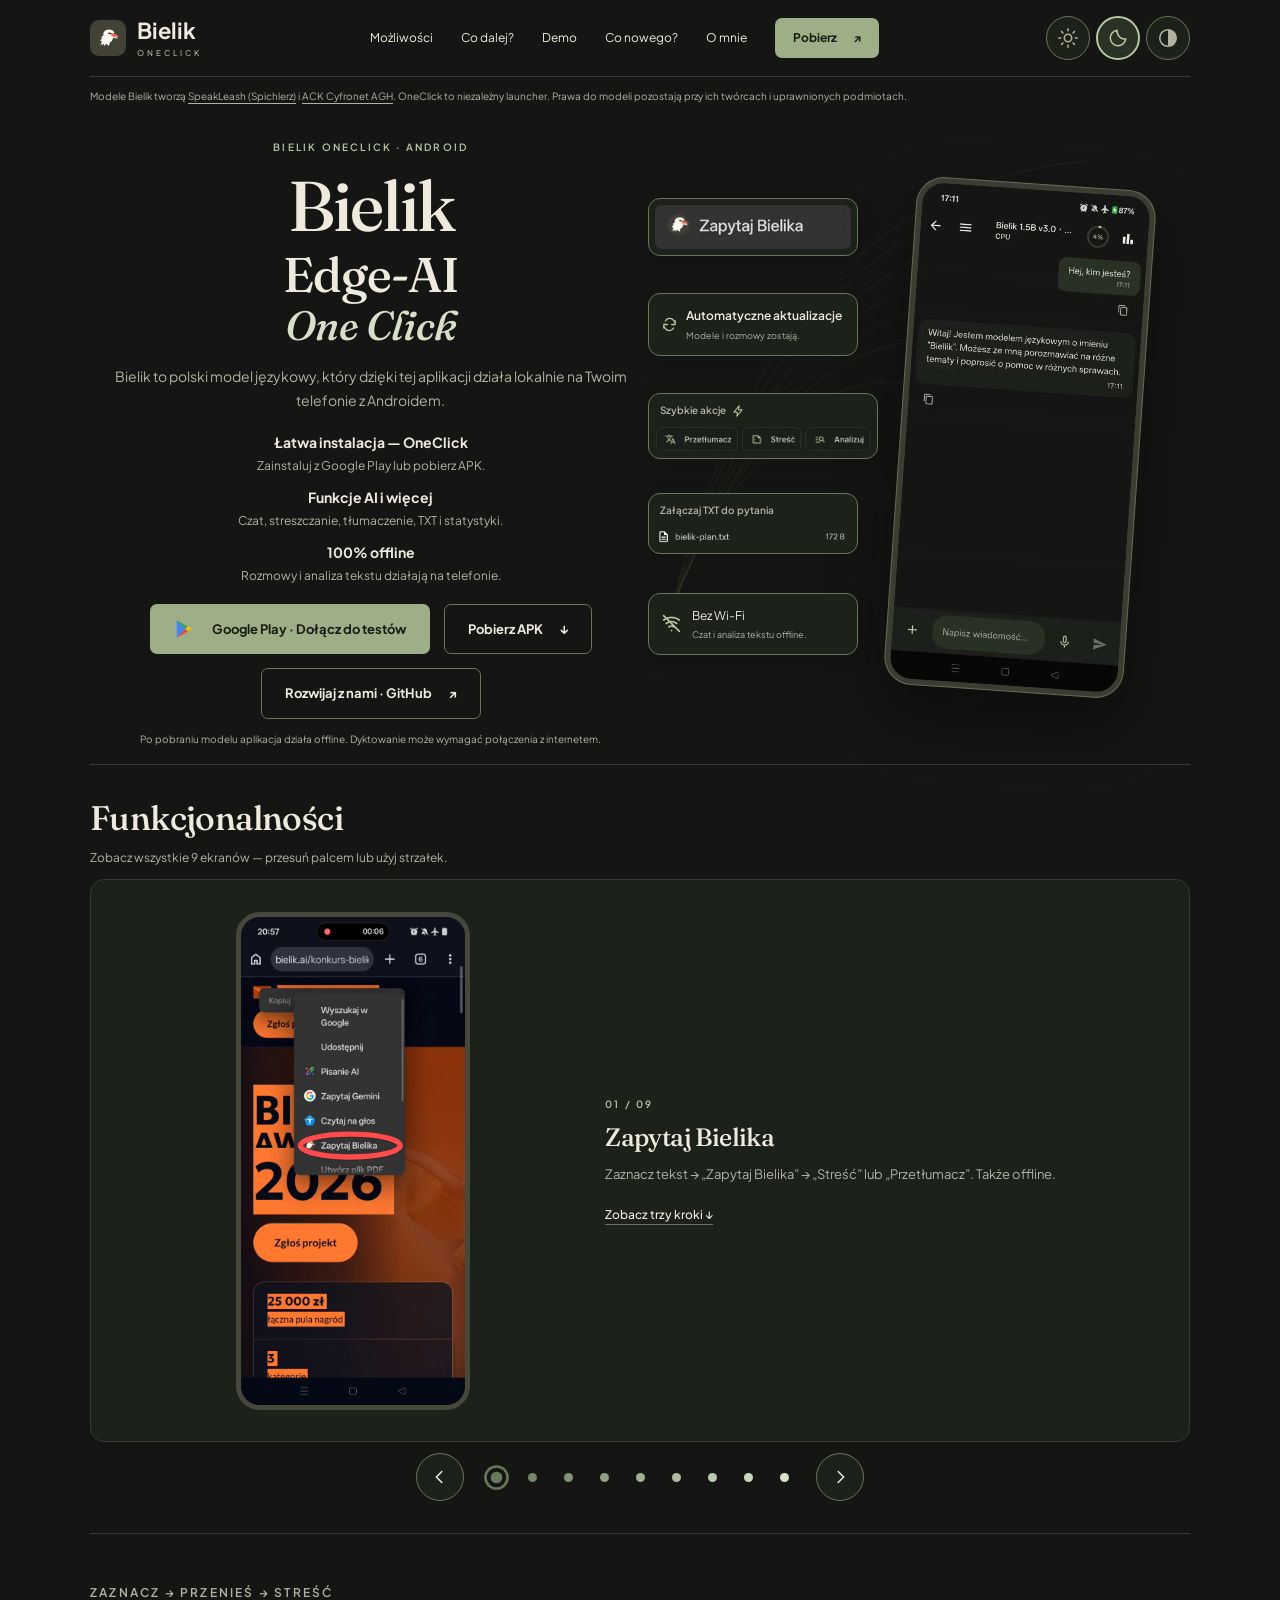
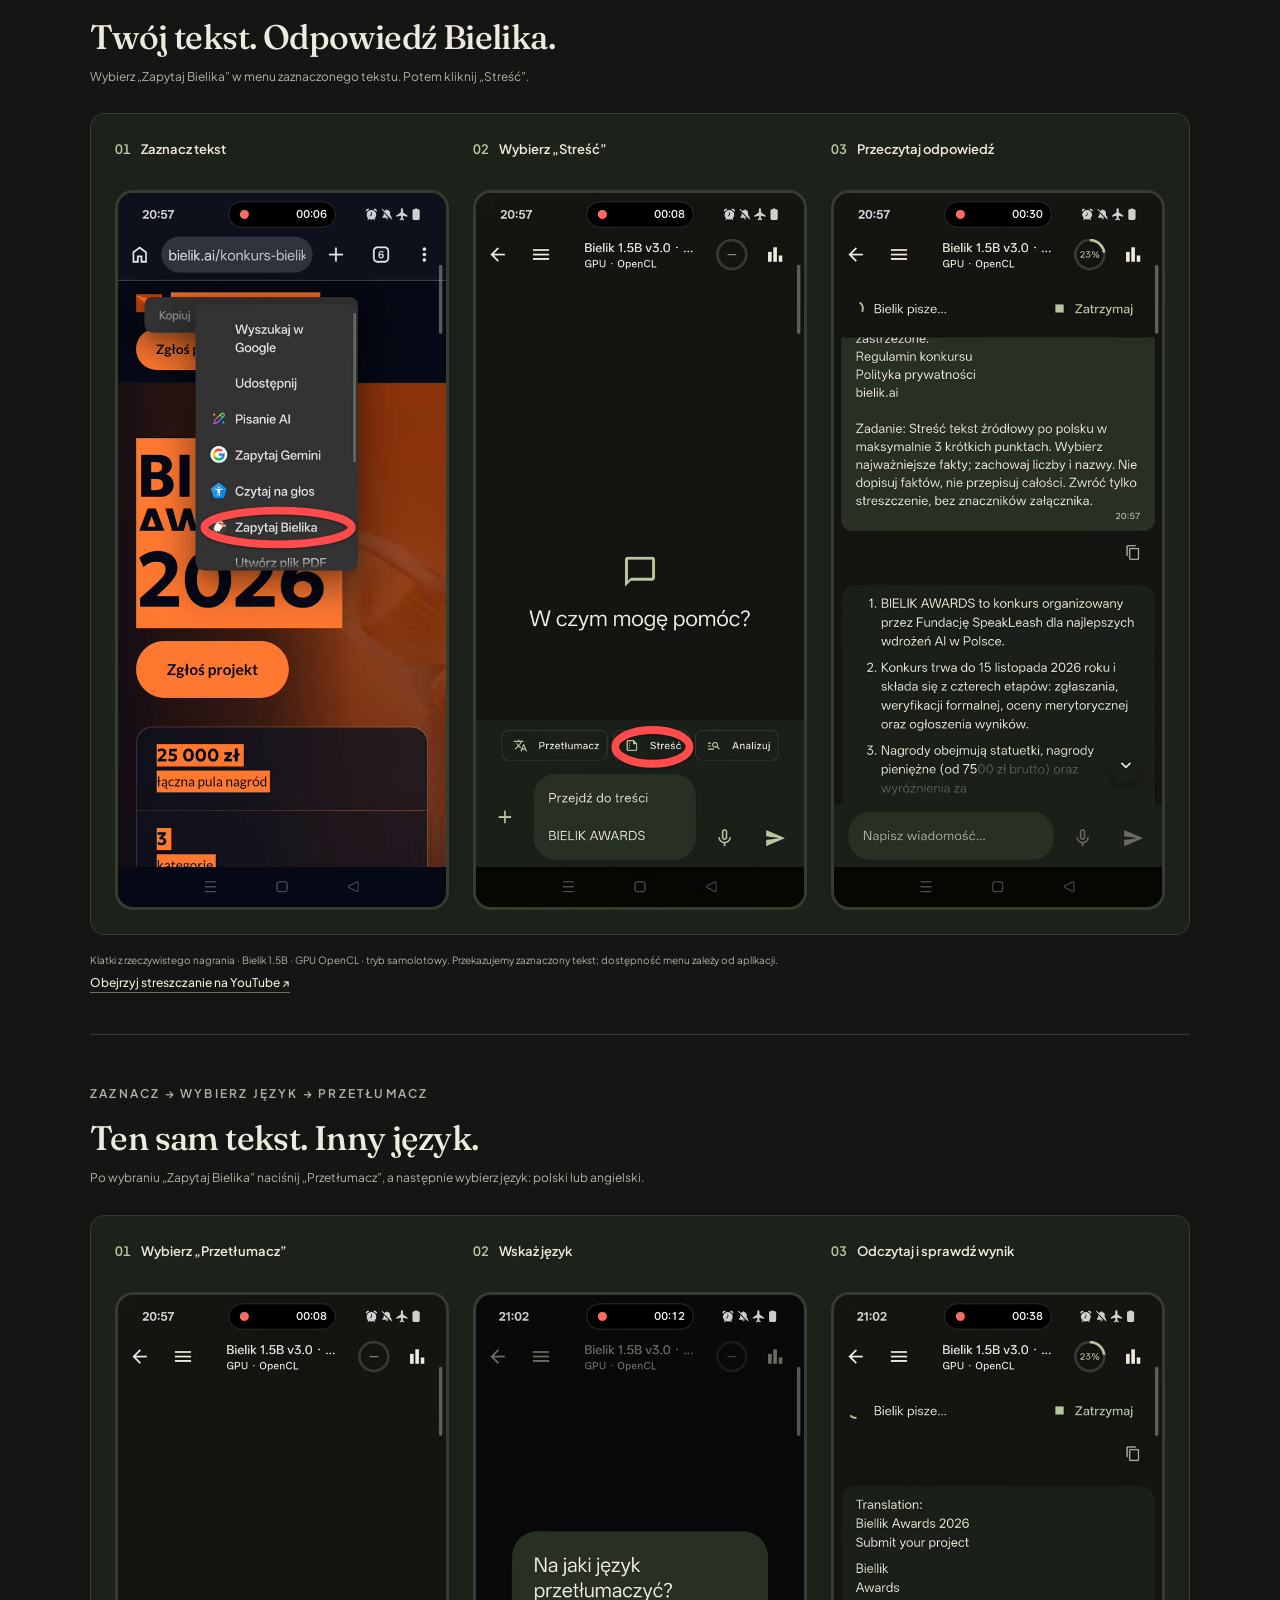
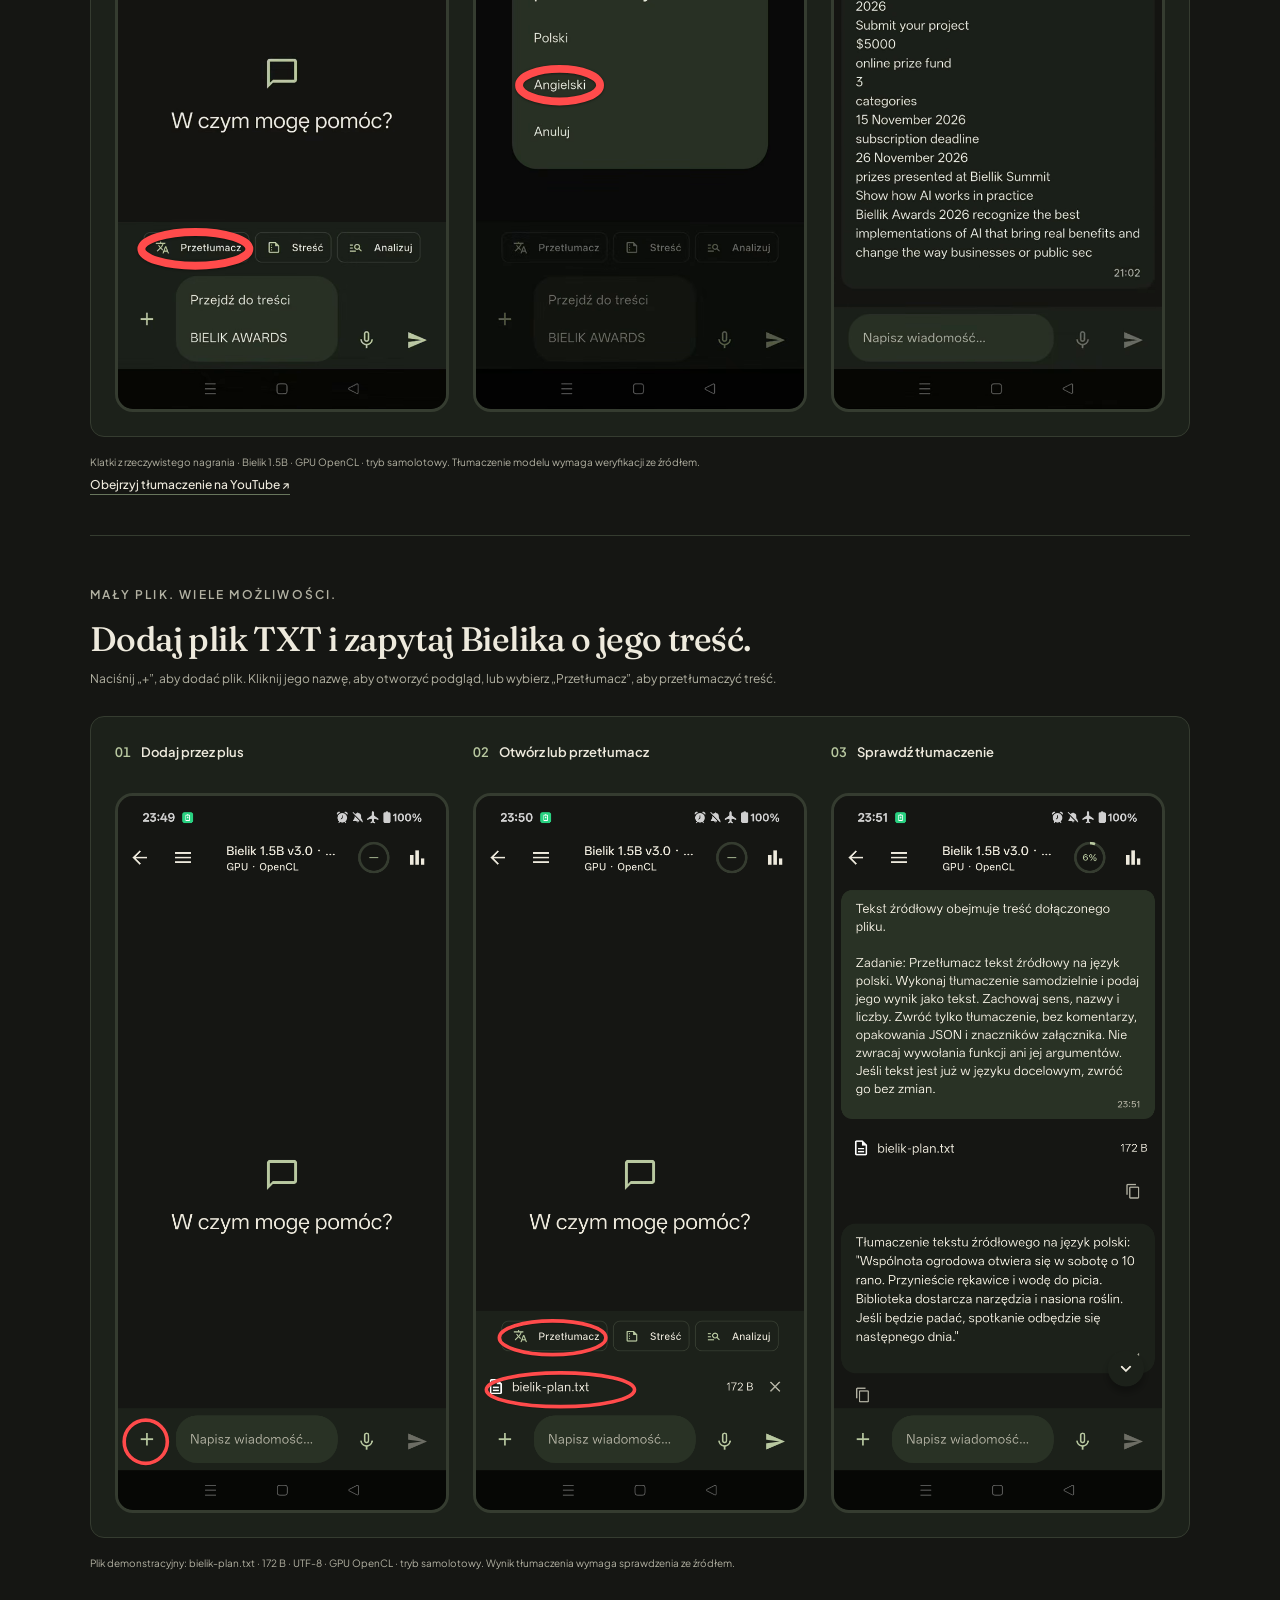
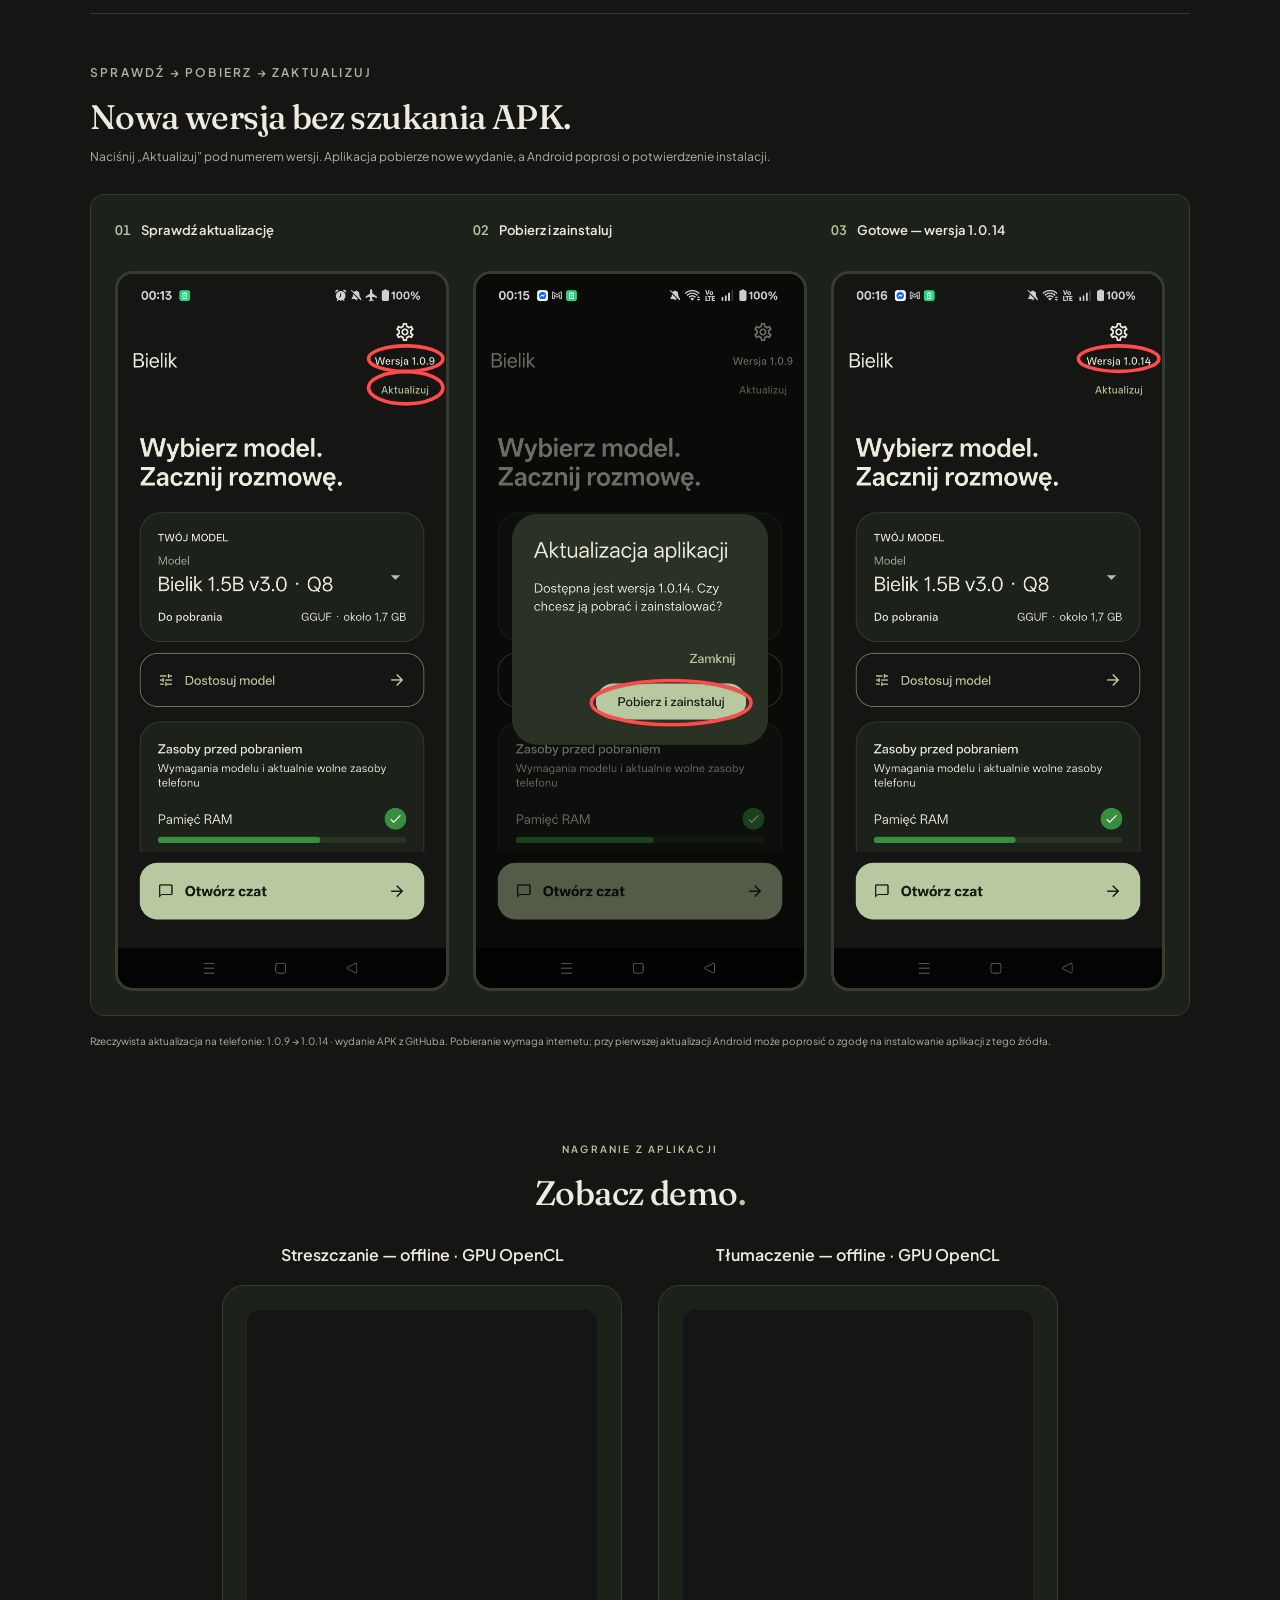
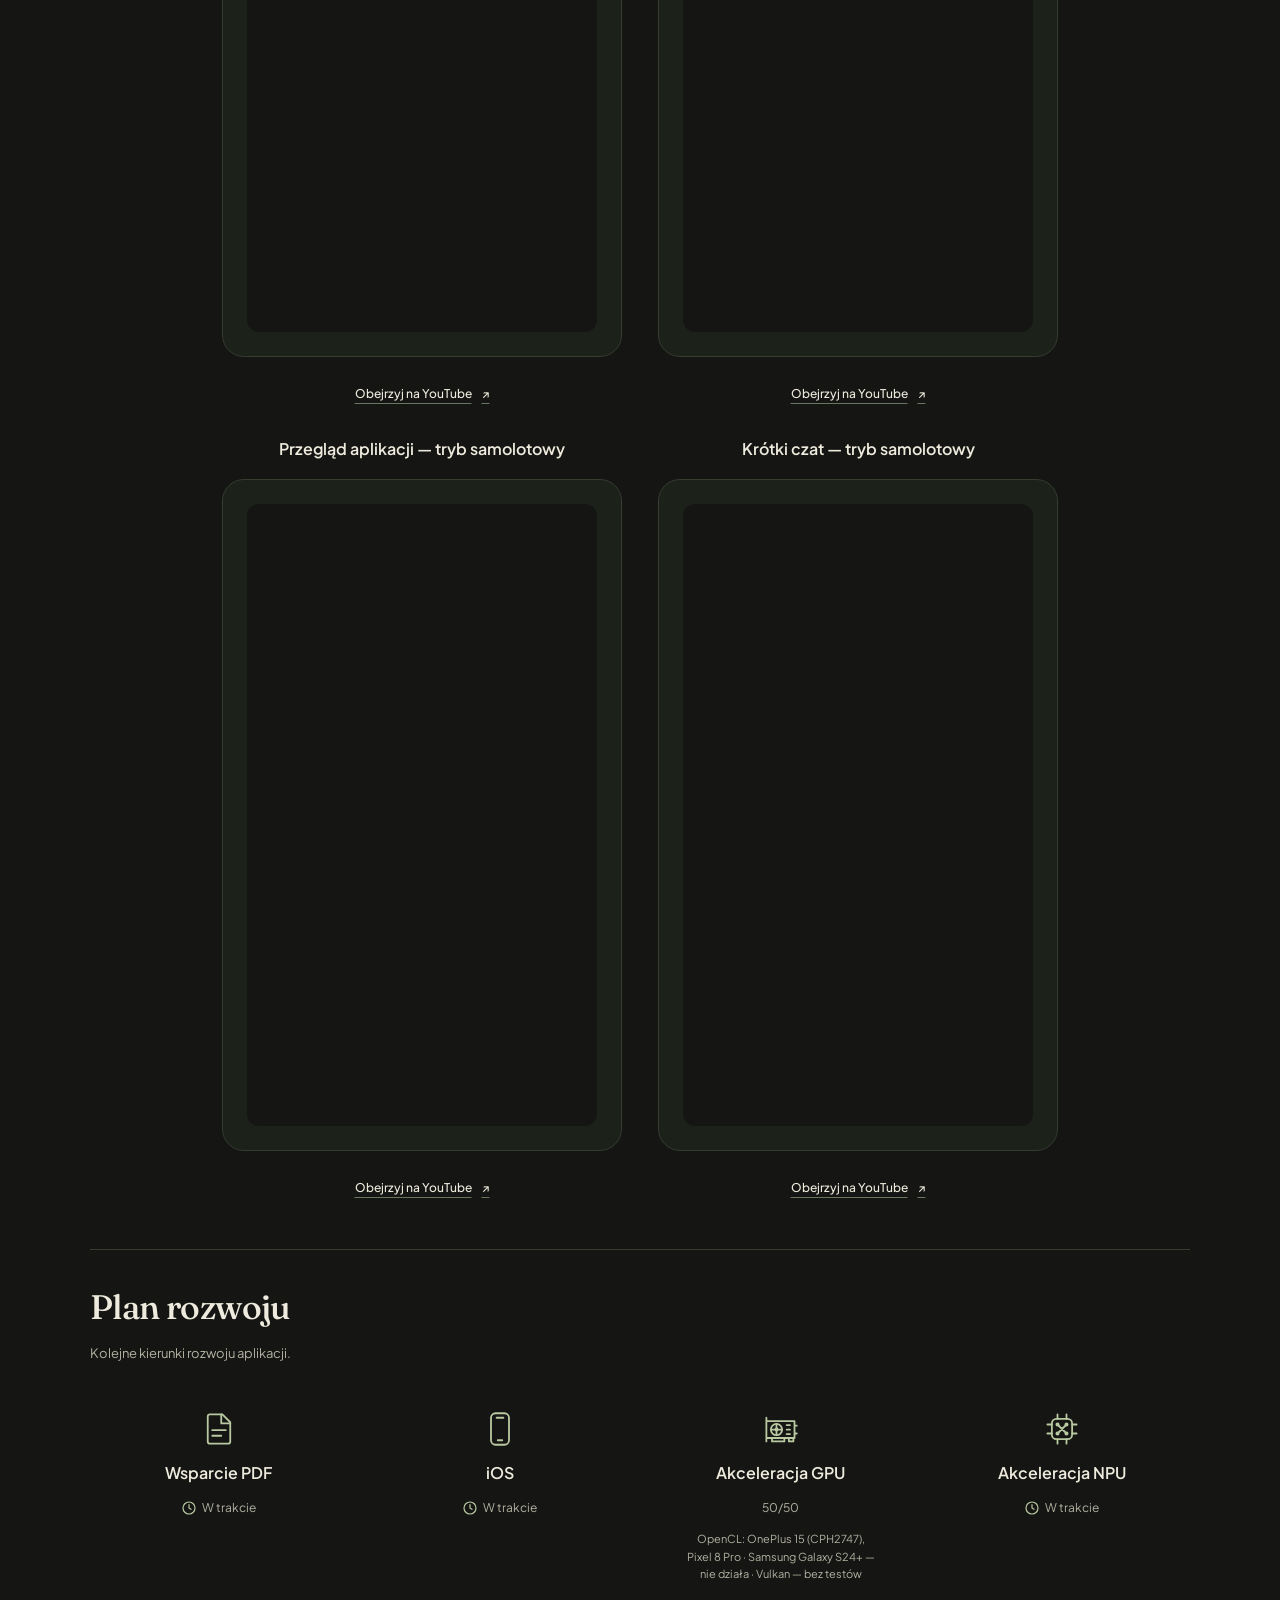
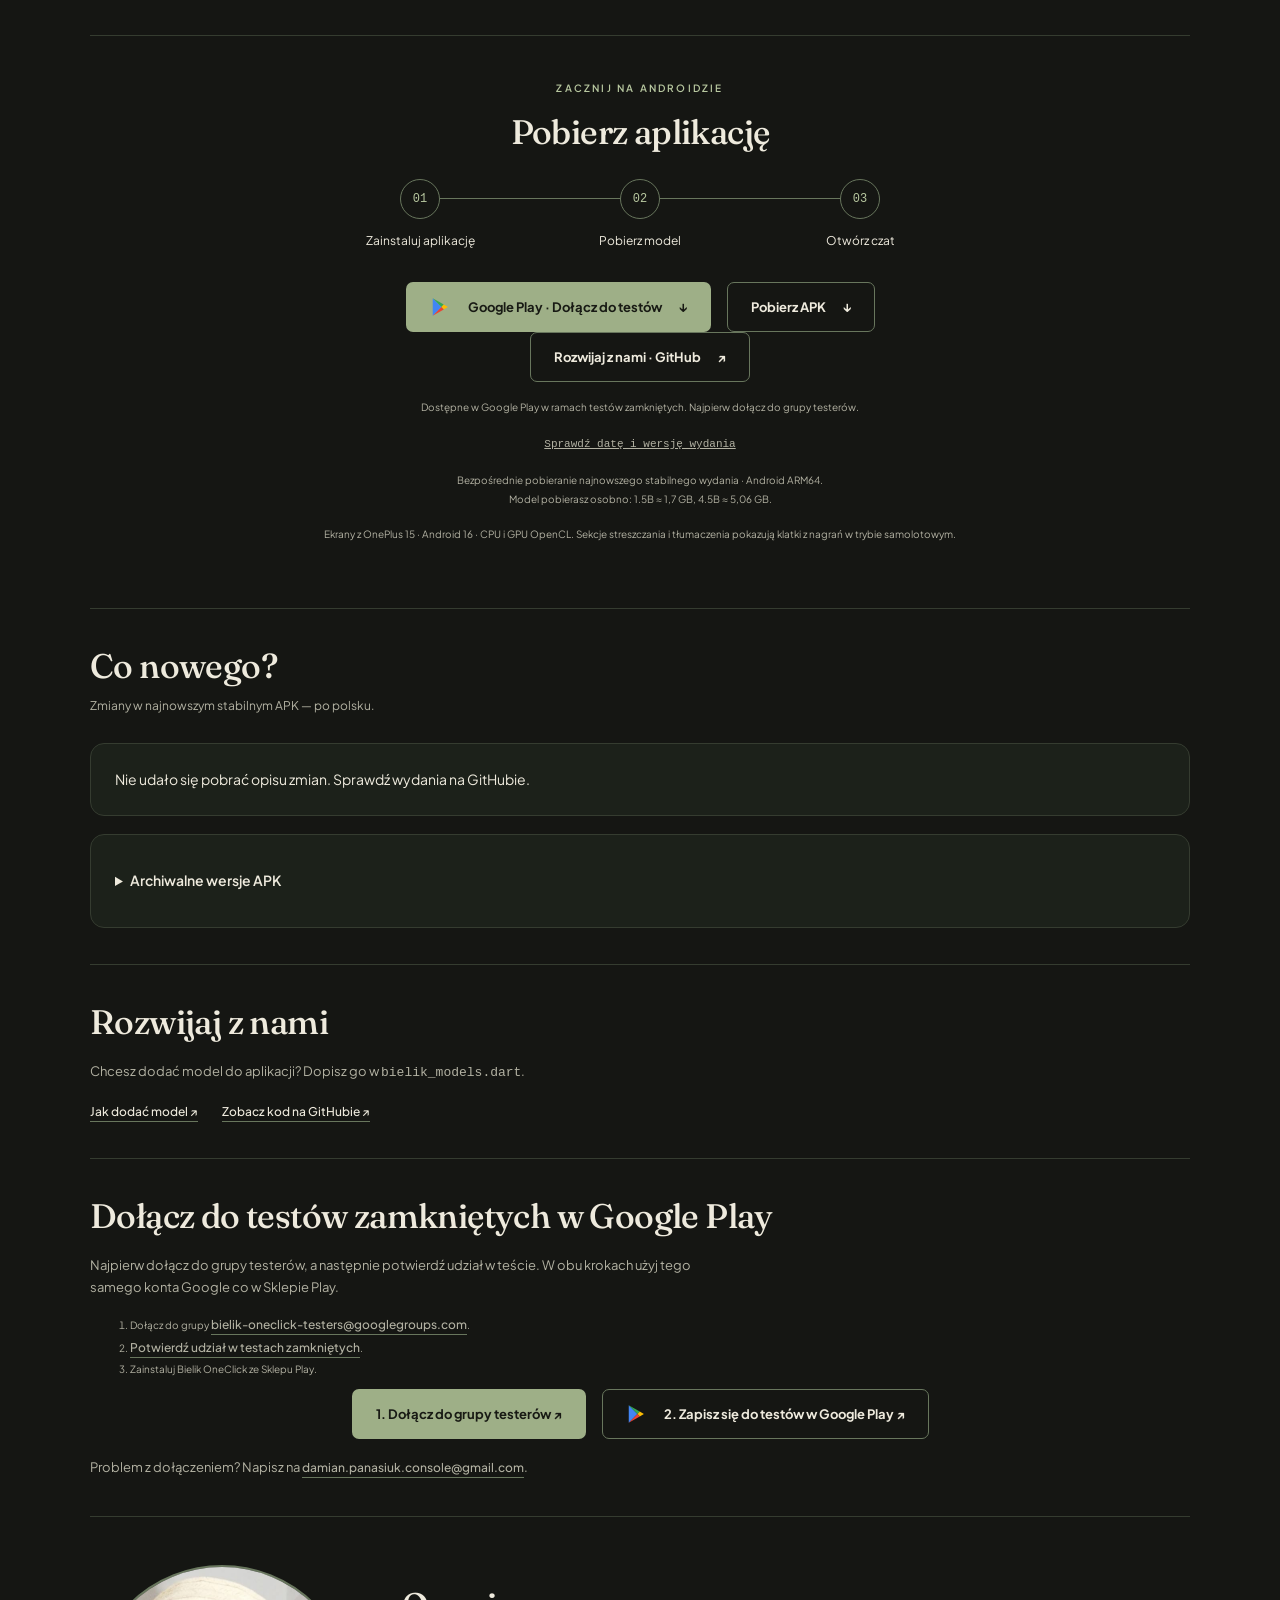
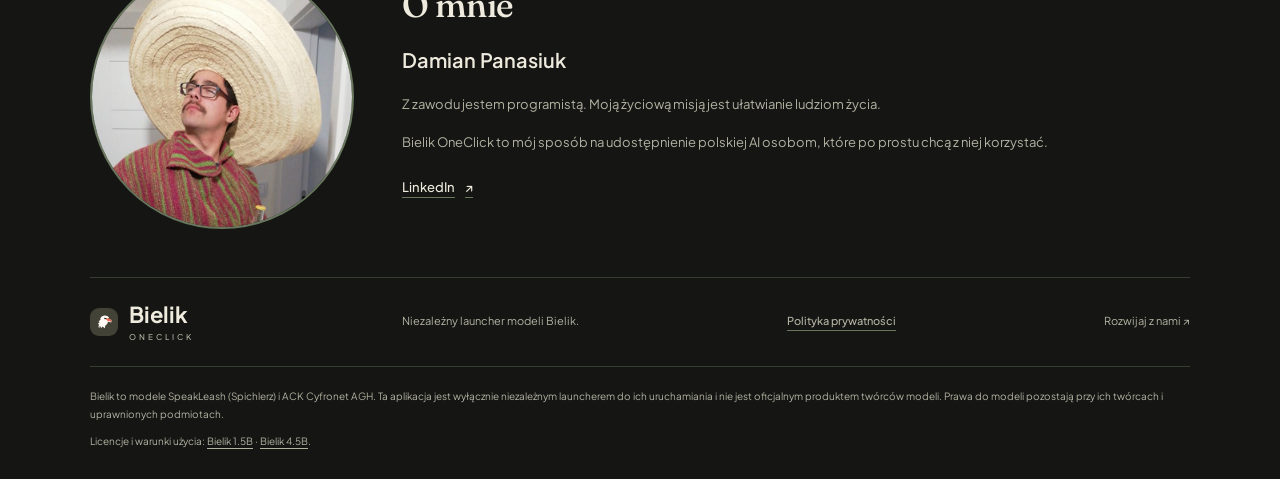
==== commit 690d4aa2: "site: describe Play and APK installation and updates" ====
--- a/site/index.html
+++ b/site/index.html
@@ -52,7 +52,7 @@
         <h1 id="hero-title"><span class="hero-name">Bielik</span> <span class="hero-detail">Edge-AI</span> <em class="hero-tagline">One Click</em></h1>
         <p>Bielik to polski model językowy, który dzięki tej aplikacji działa lokalnie na Twoim telefonie z Androidem.</p>
         <ul class="hero-benefits">
-          <li><strong>Łatwa instalacja — OneClick</strong><span>Pobierz APK, wybierz model i otwórz czat.</span></li>
+          <li><strong>Łatwa instalacja — OneClick</strong><span>Zainstaluj z Google Play lub pobierz APK.</span></li>
           <li><strong>Funkcje AI i więcej</strong><span>Czat, streszczanie, tłumaczenie, TXT i statystyki.</span></li>
           <li><strong>100% offline</strong><span>Rozmowy i analiza tekstu działają na telefonie.</span></li>
         </ul>
@@ -124,7 +124,7 @@
         </article>
         <article class="feature-slide" id="slide-updates" aria-label="9 z 9" aria-roledescription="slajd">
           <figure><span class="annotated-screen"><img class="phone-screen" src="assets/update-available-android.png" width="1272" height="2772" loading="lazy" alt="Bielik wykrywa wersję 1.0.14 i proponuje pobranie oraz instalację aktualizacji"><svg class="screen-annotation" viewBox="0 0 1272 2772" aria-hidden="true"><ellipse cx="756" cy="1660" rx="307" ry="85"/></svg></span></figure>
-          <div class="slide-copy"><p class="eyebrow">09 / 09</p><h3>Aktualizacje w aplikacji</h3><p>Sprawdź nową wersję. Pobierz APK i potwierdź instalację w Androidzie.</p><a class="text-link" href="#aktualizacje-aplikacji">Zobacz zmianę wersji ↓</a><p class="fine-print">Dla wersji APK z GitHuba. Aktualizacja wymaga internetu.</p></div>
+          <div class="slide-copy"><p class="eyebrow">09 / 09</p><h3>Aktualizacje w aplikacji</h3><p>Wersję z Google Play aktualizujesz przez Sklep. Wersję APK — przyciskiem „Aktualizuj” w aplikacji.</p><a class="text-link" href="#aktualizacje-aplikacji">Zobacz aktualizację APK ↓</a><p class="fine-print">Nagranie pokazuje wersję APK z GitHuba. Aktualizacje wymagają internetu.</p></div>
         </article>
       </div>
       <div class="carousel-arrows-overlay">
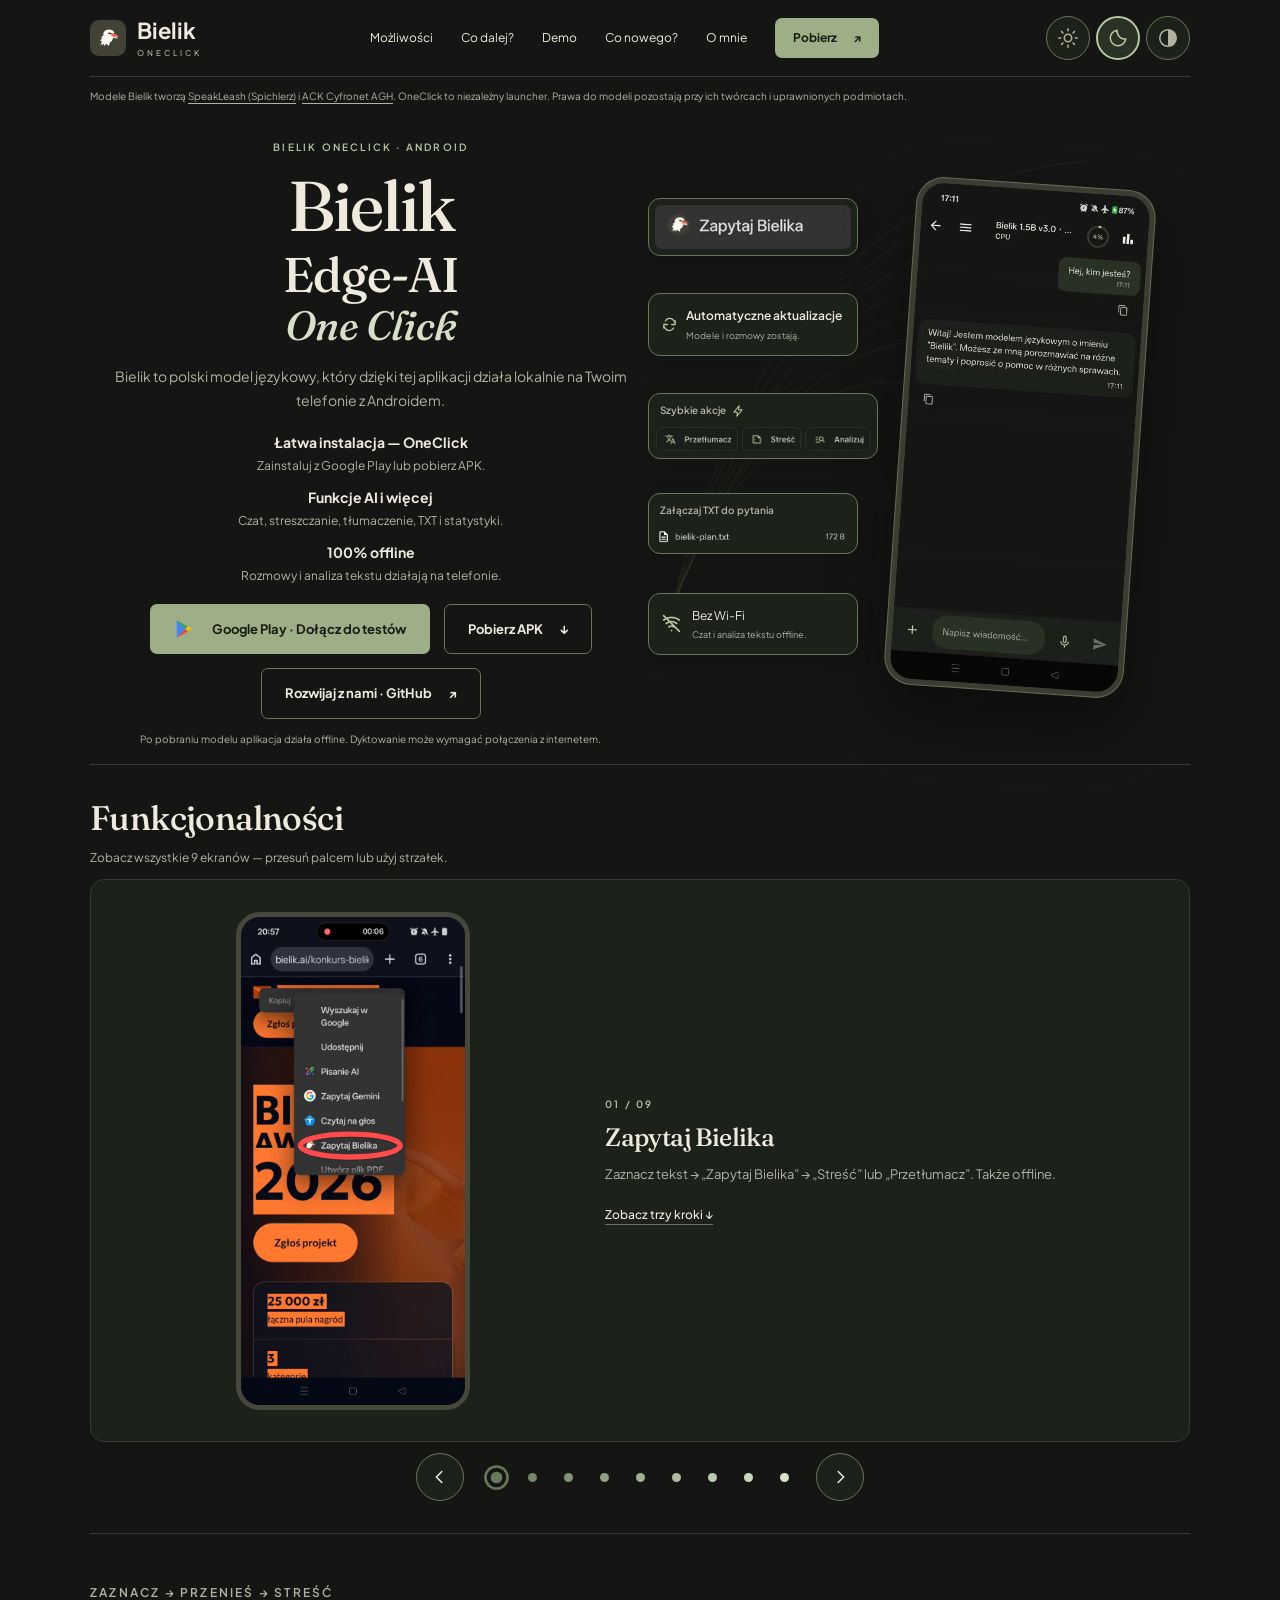
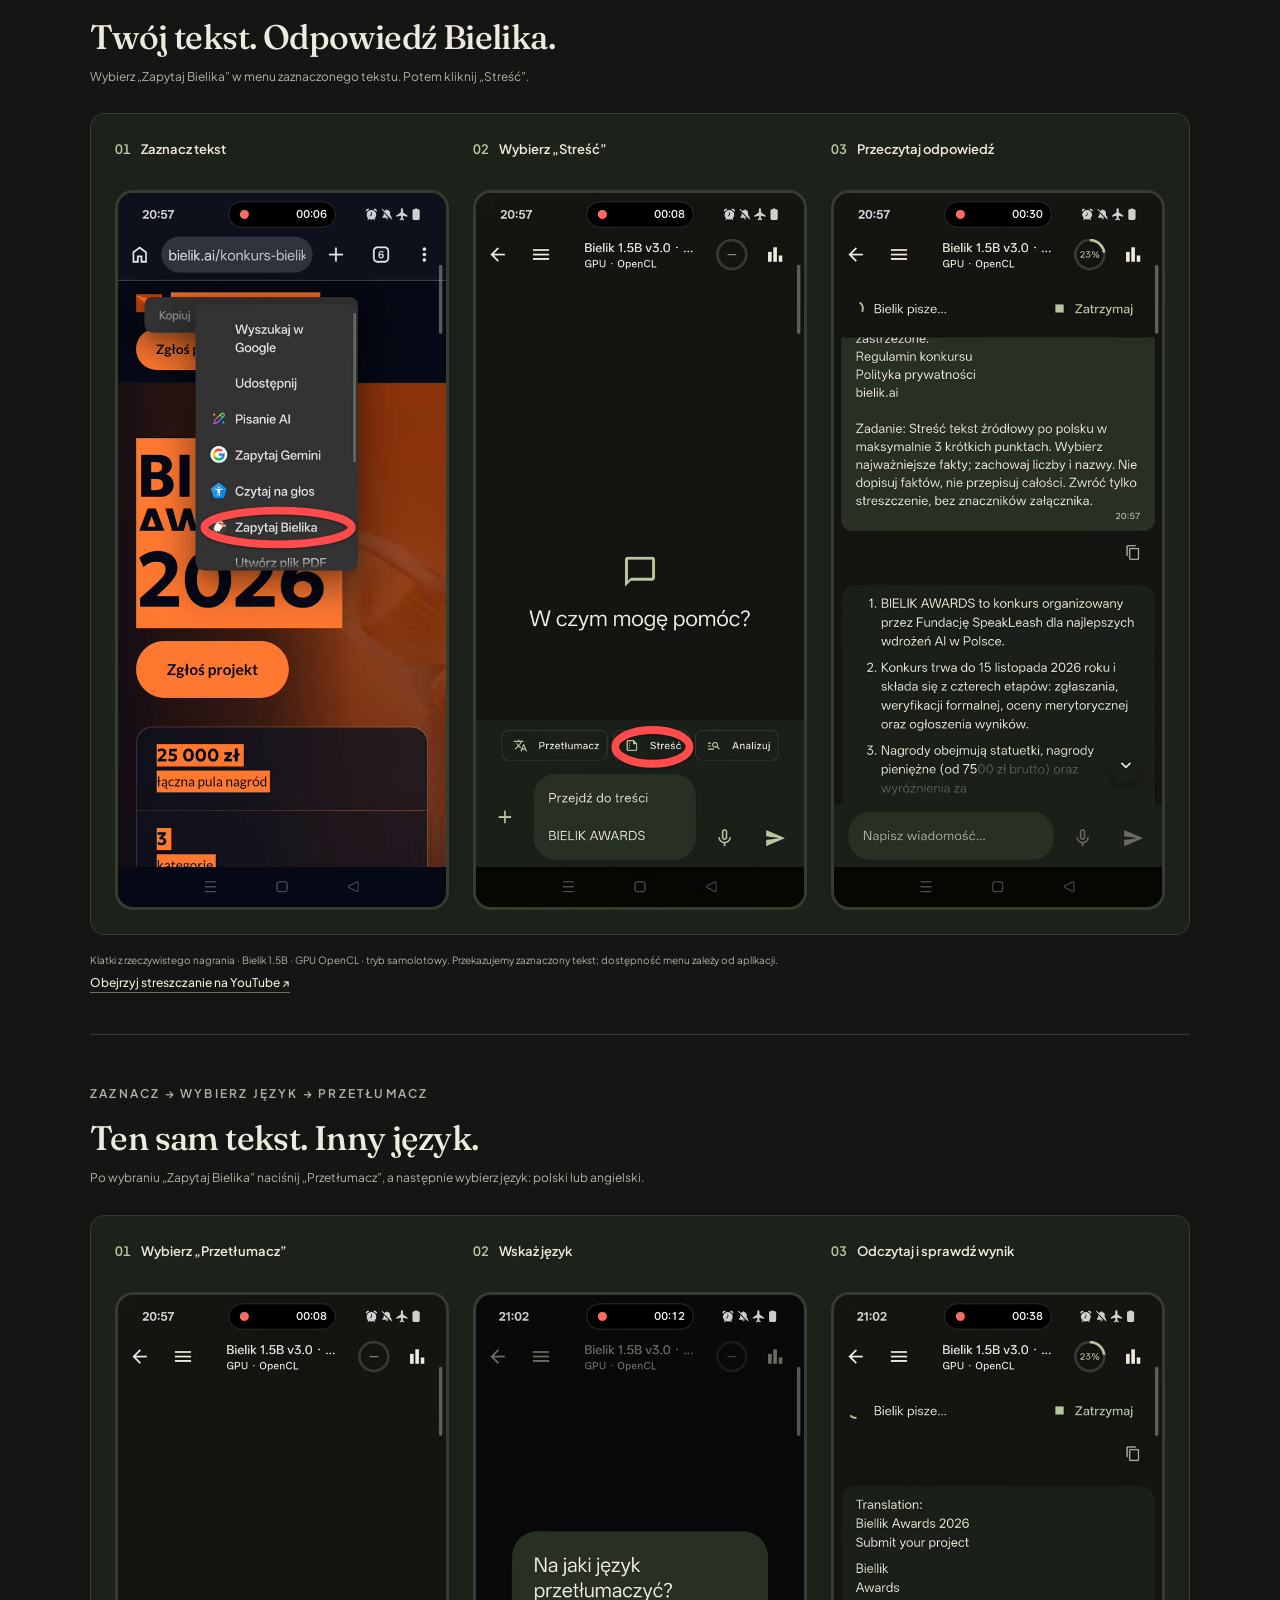
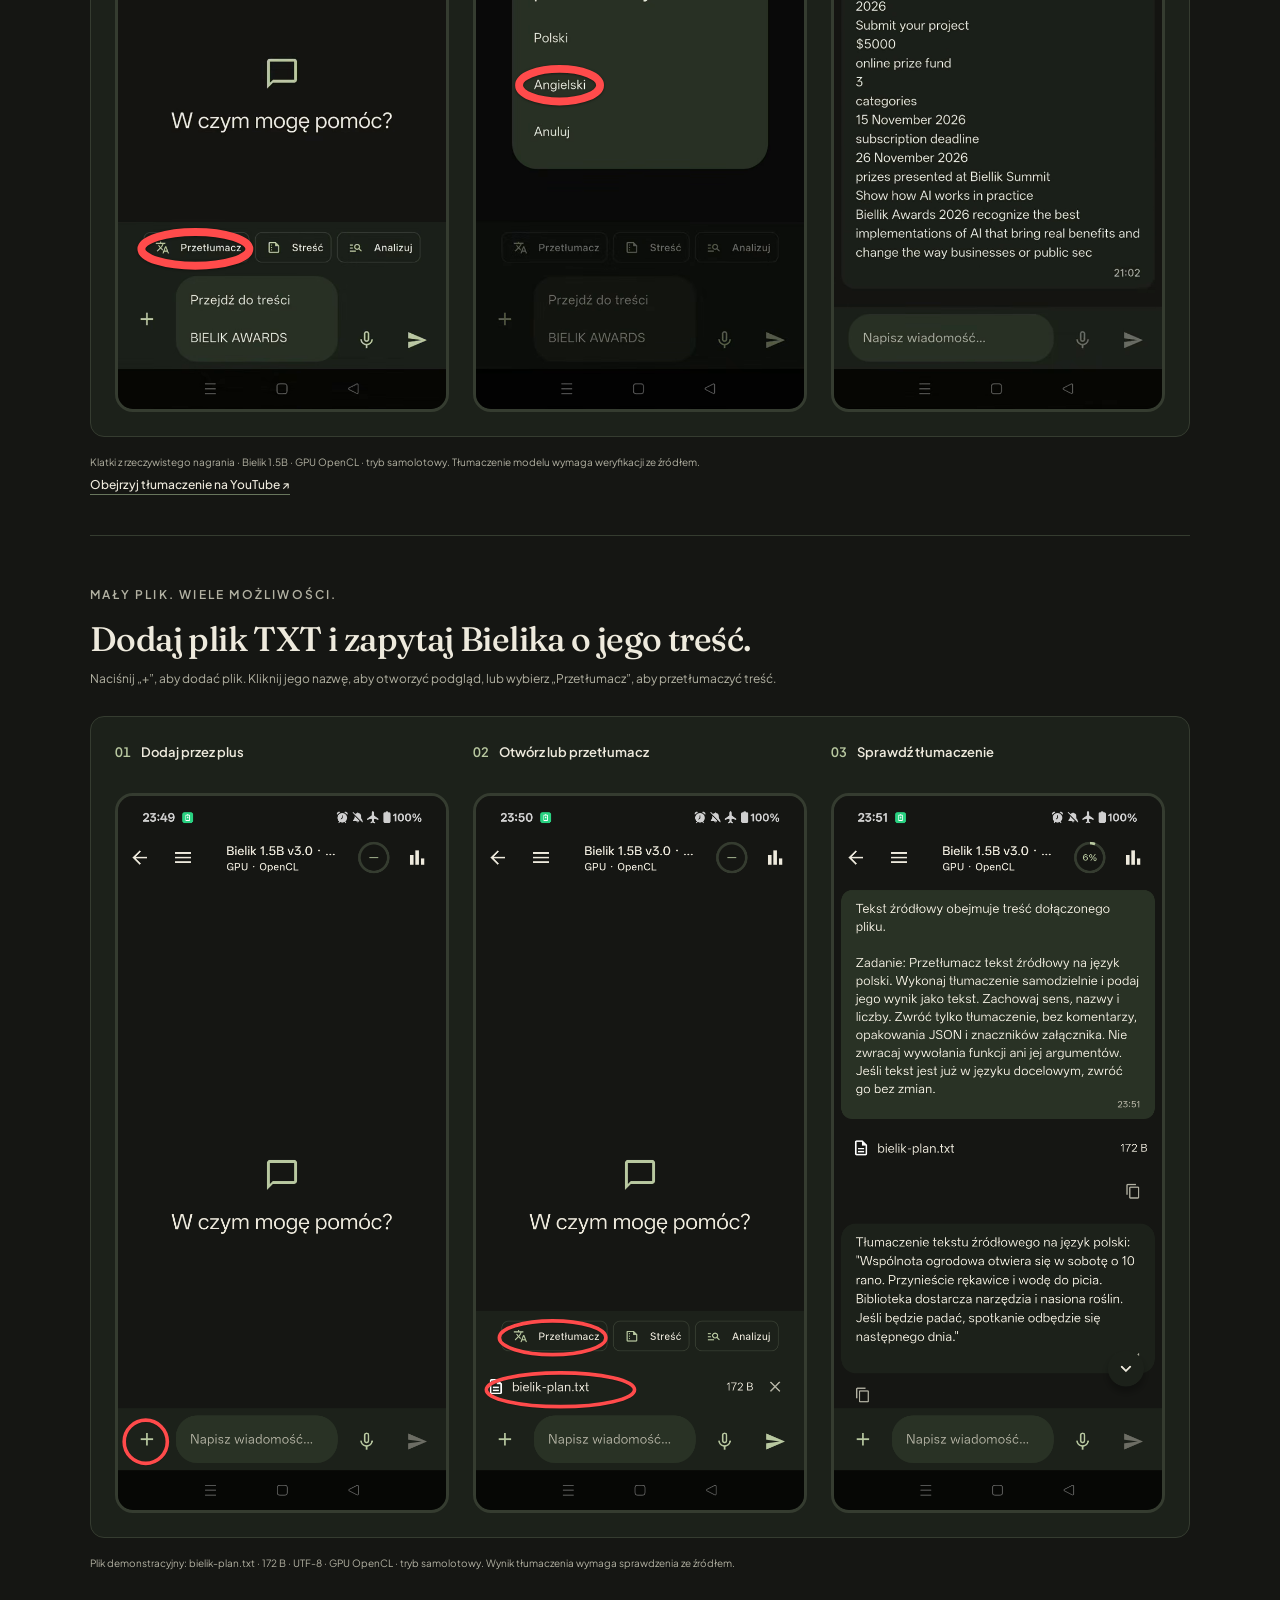
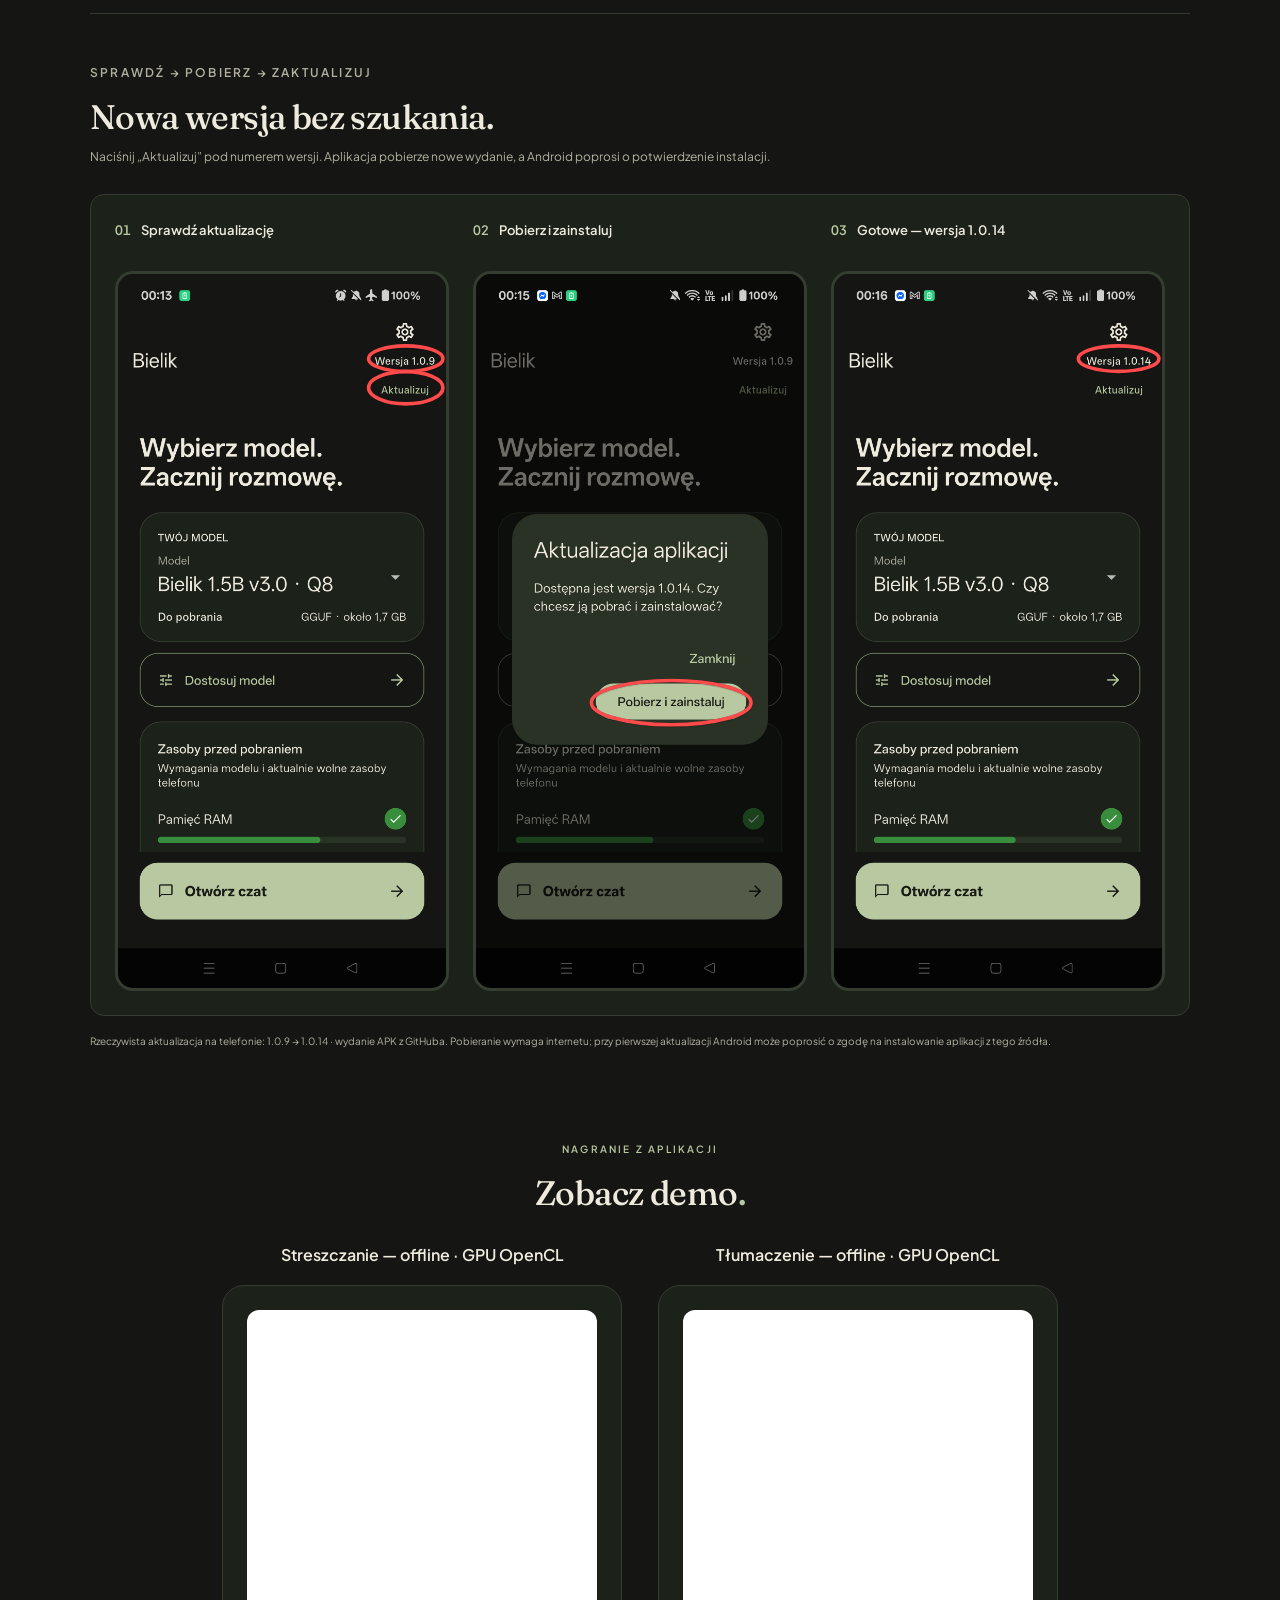
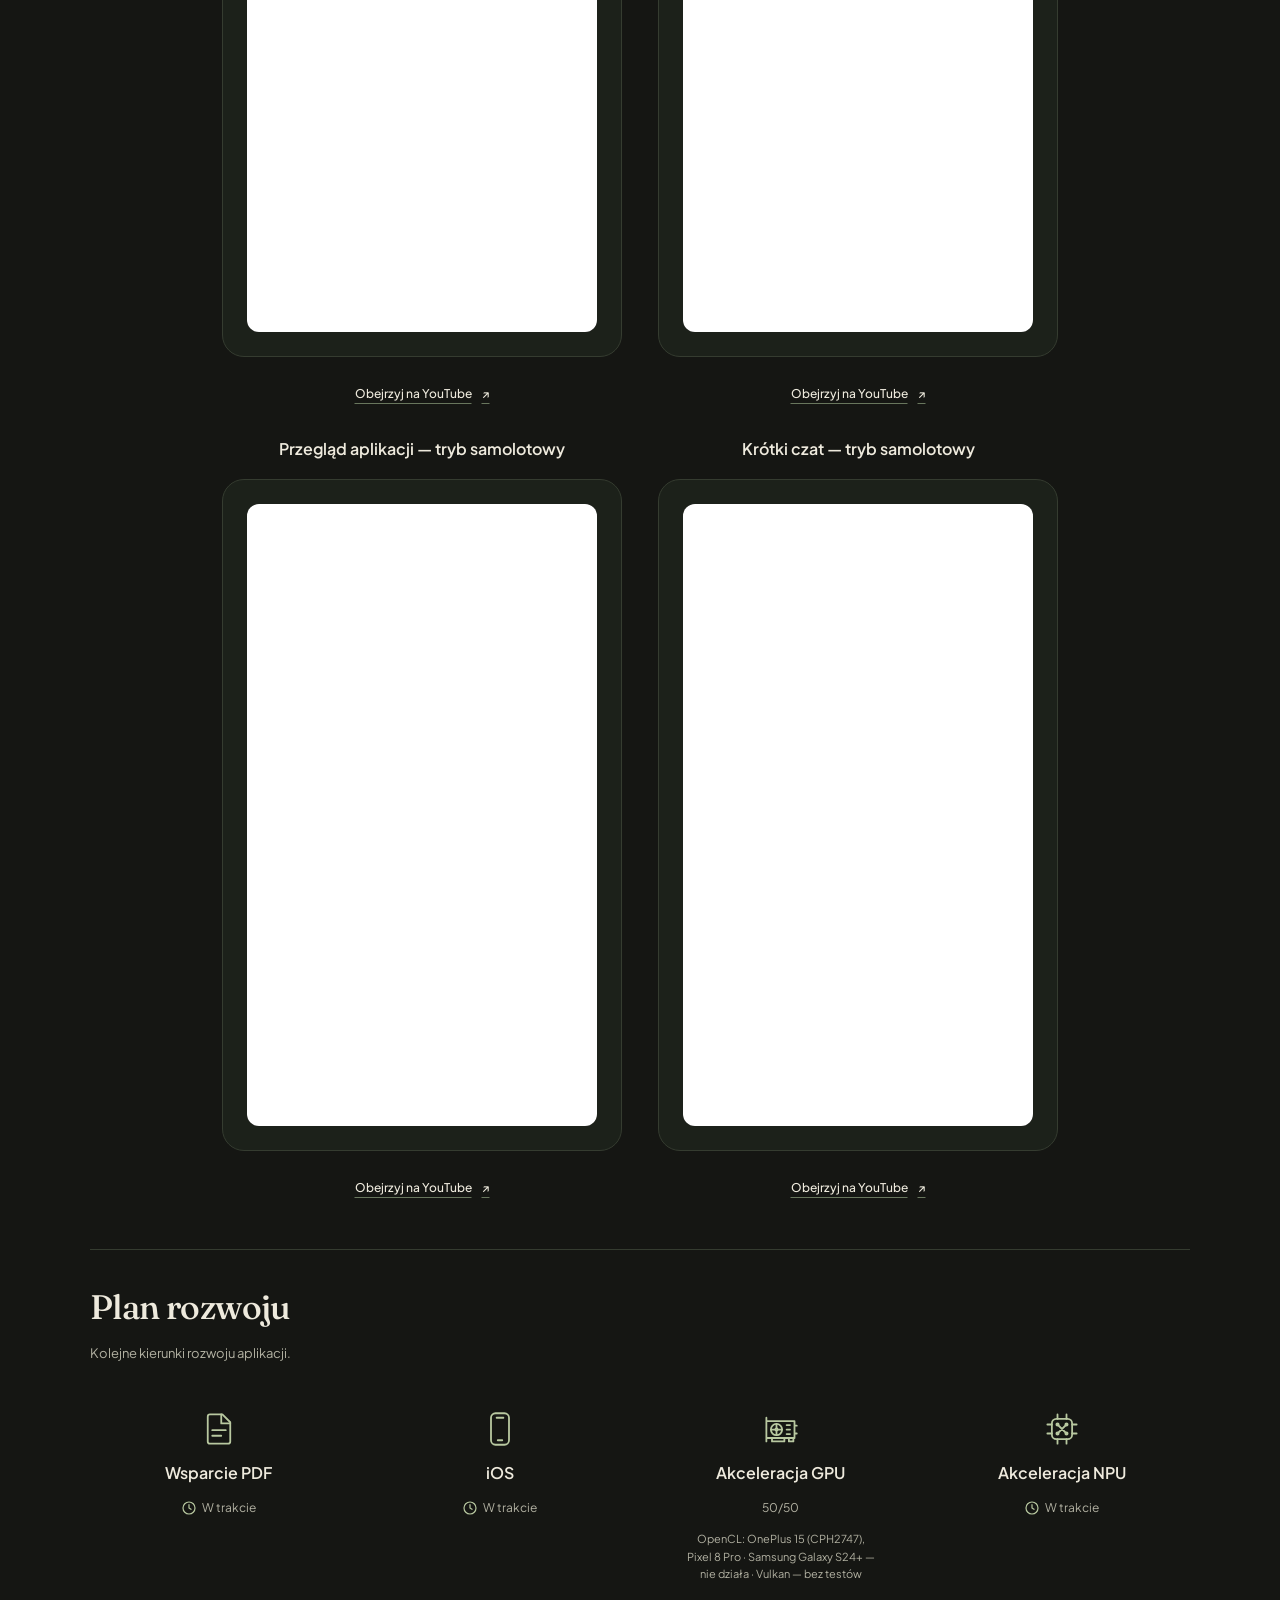
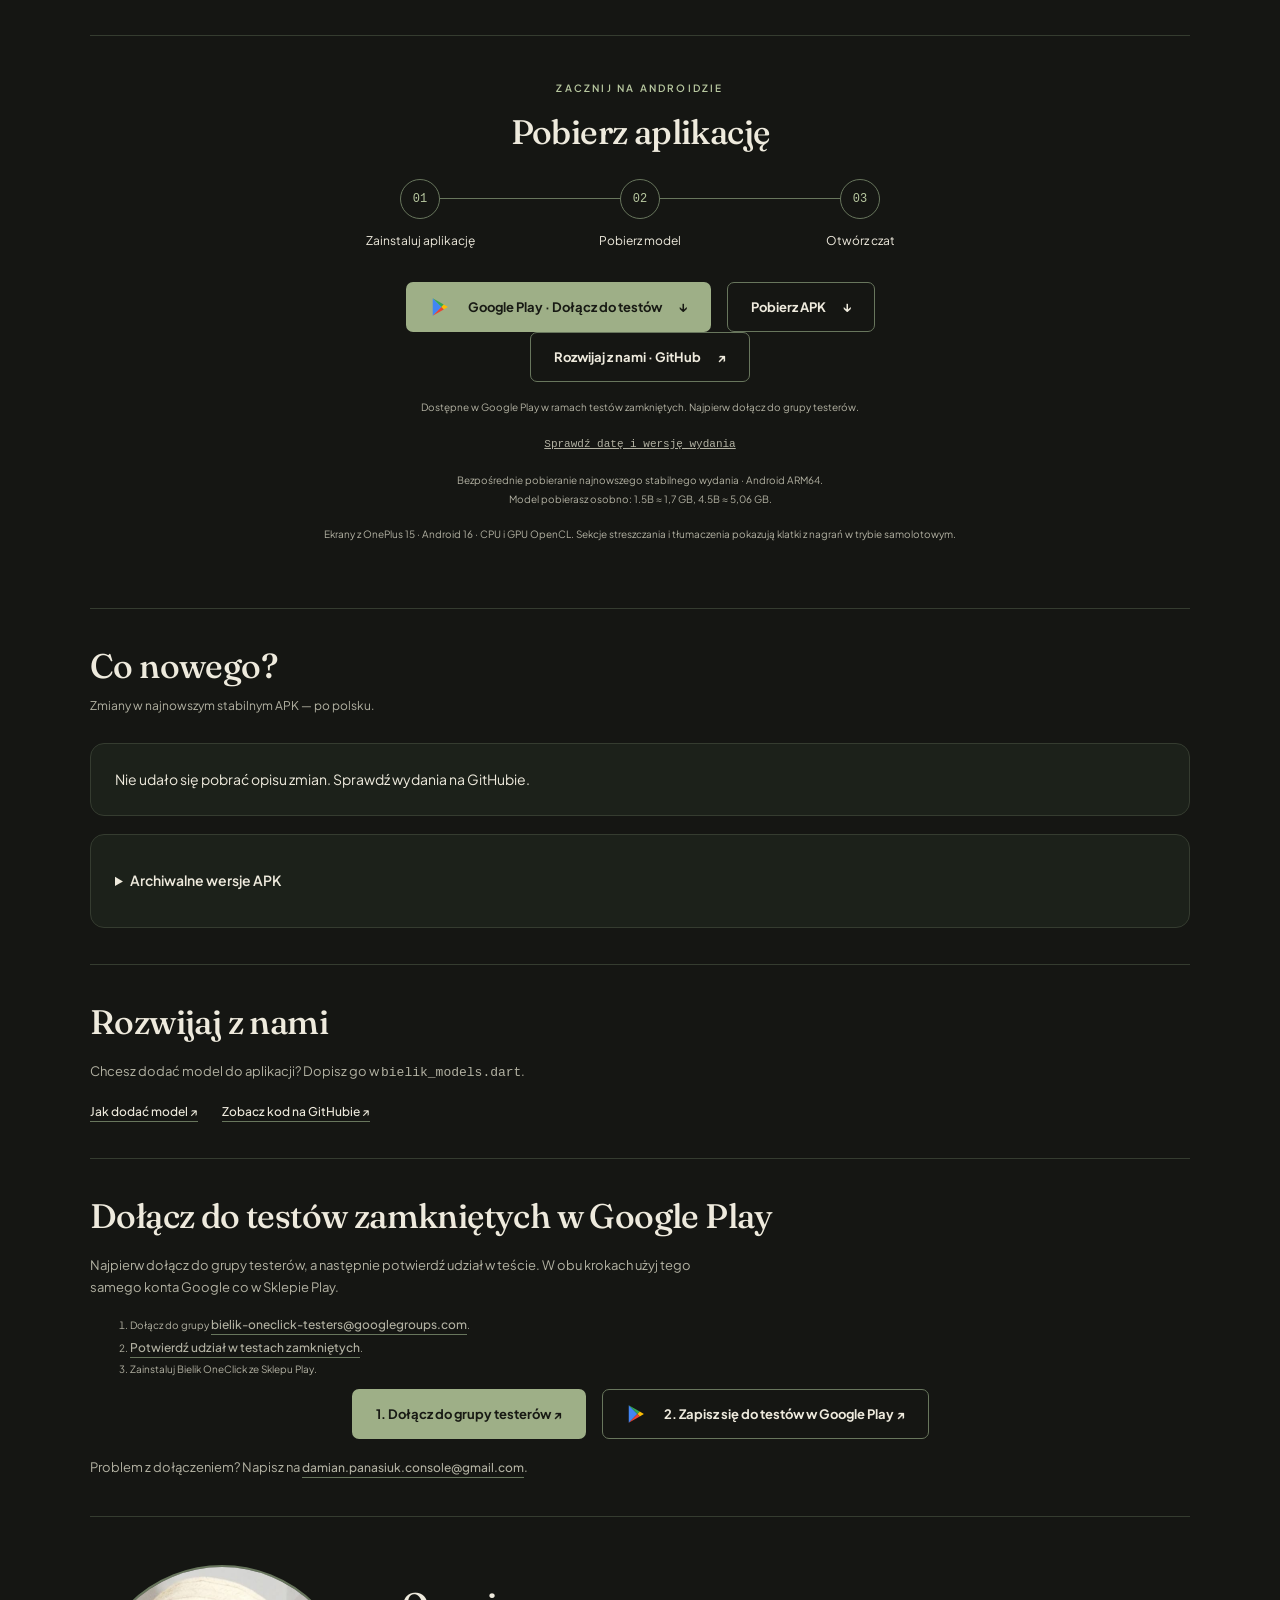
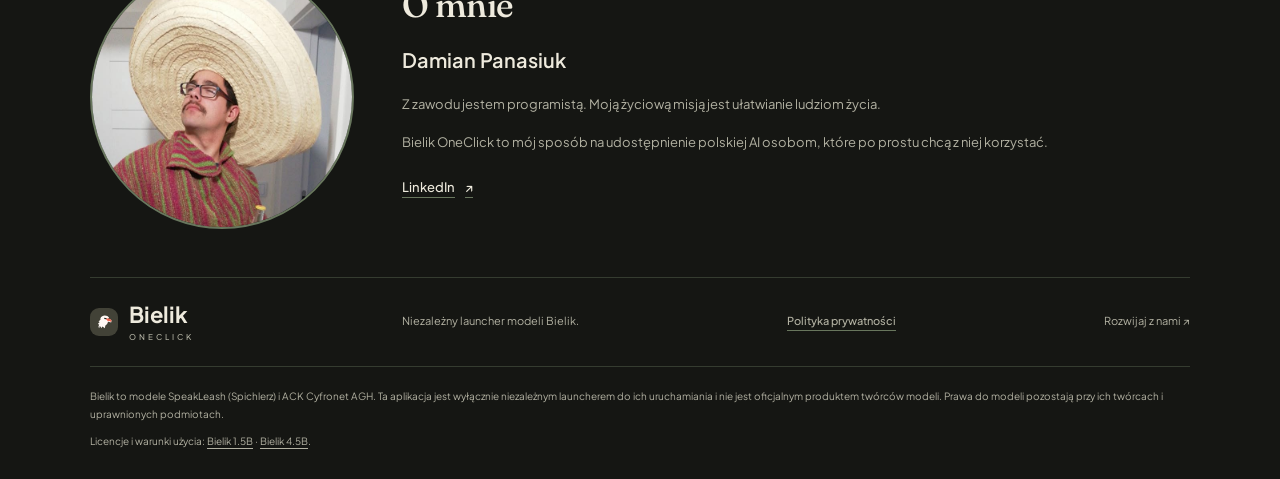
==== commit 0e35be3d: "site: simplify update section heading" ====
--- a/site/index.html
+++ b/site/index.html
@@ -183,7 +183,7 @@
     </section>
 
     <section class="ask-flow wrap" id="aktualizacje-aplikacji" aria-labelledby="update-flow-title">
-      <div class="section-heading"><p class="eyebrow">SPRAWDŹ → POBIERZ → ZAKTUALIZUJ</p><h2 id="update-flow-title">Nowa wersja bez szukania APK.</h2><p>Naciśnij „Aktualizuj” pod numerem wersji. Aplikacja pobierze nowe wydanie, a Android poprosi o potwierdzenie instalacji.</p></div>
+      <div class="section-heading"><p class="eyebrow">SPRAWDŹ → POBIERZ → ZAKTUALIZUJ</p><h2 id="update-flow-title">Nowa wersja bez szukania.</h2><p>Naciśnij „Aktualizuj” pod numerem wersji. Aplikacja pobierze nowe wydanie, a Android poprosi o potwierdzenie instalacji.</p></div>
       <div class="ask-flow-steps" aria-label="Aktualizacja aplikacji z wersji 1.0.9 do 1.0.14">
         <figure><figcaption><span>01</span> Sprawdź aktualizację</figcaption><span class="annotated-screen"><img src="assets/update-before-android.png" width="1272" height="2772" loading="lazy" alt="Wersja 1.0.9 i przycisk Aktualizuj pod zębatką"><svg class="screen-annotation" viewBox="0 0 1272 2772" aria-hidden="true"><ellipse cx="1112" cy="337" rx="143" ry="49"/><ellipse cx="1112" cy="449" rx="143" ry="62"/></svg></span></figure>
         <figure><figcaption><span>02</span> Pobierz i zainstaluj</figcaption><span class="annotated-screen"><img src="assets/update-available-android.png" width="1272" height="2772" loading="lazy" alt="Komunikat o dostępnej wersji 1.0.14 i przycisk Pobierz i zainstaluj"><svg class="screen-annotation" viewBox="0 0 1272 2772" aria-hidden="true"><ellipse cx="756" cy="1660" rx="307" ry="85"/></svg></span></figure>
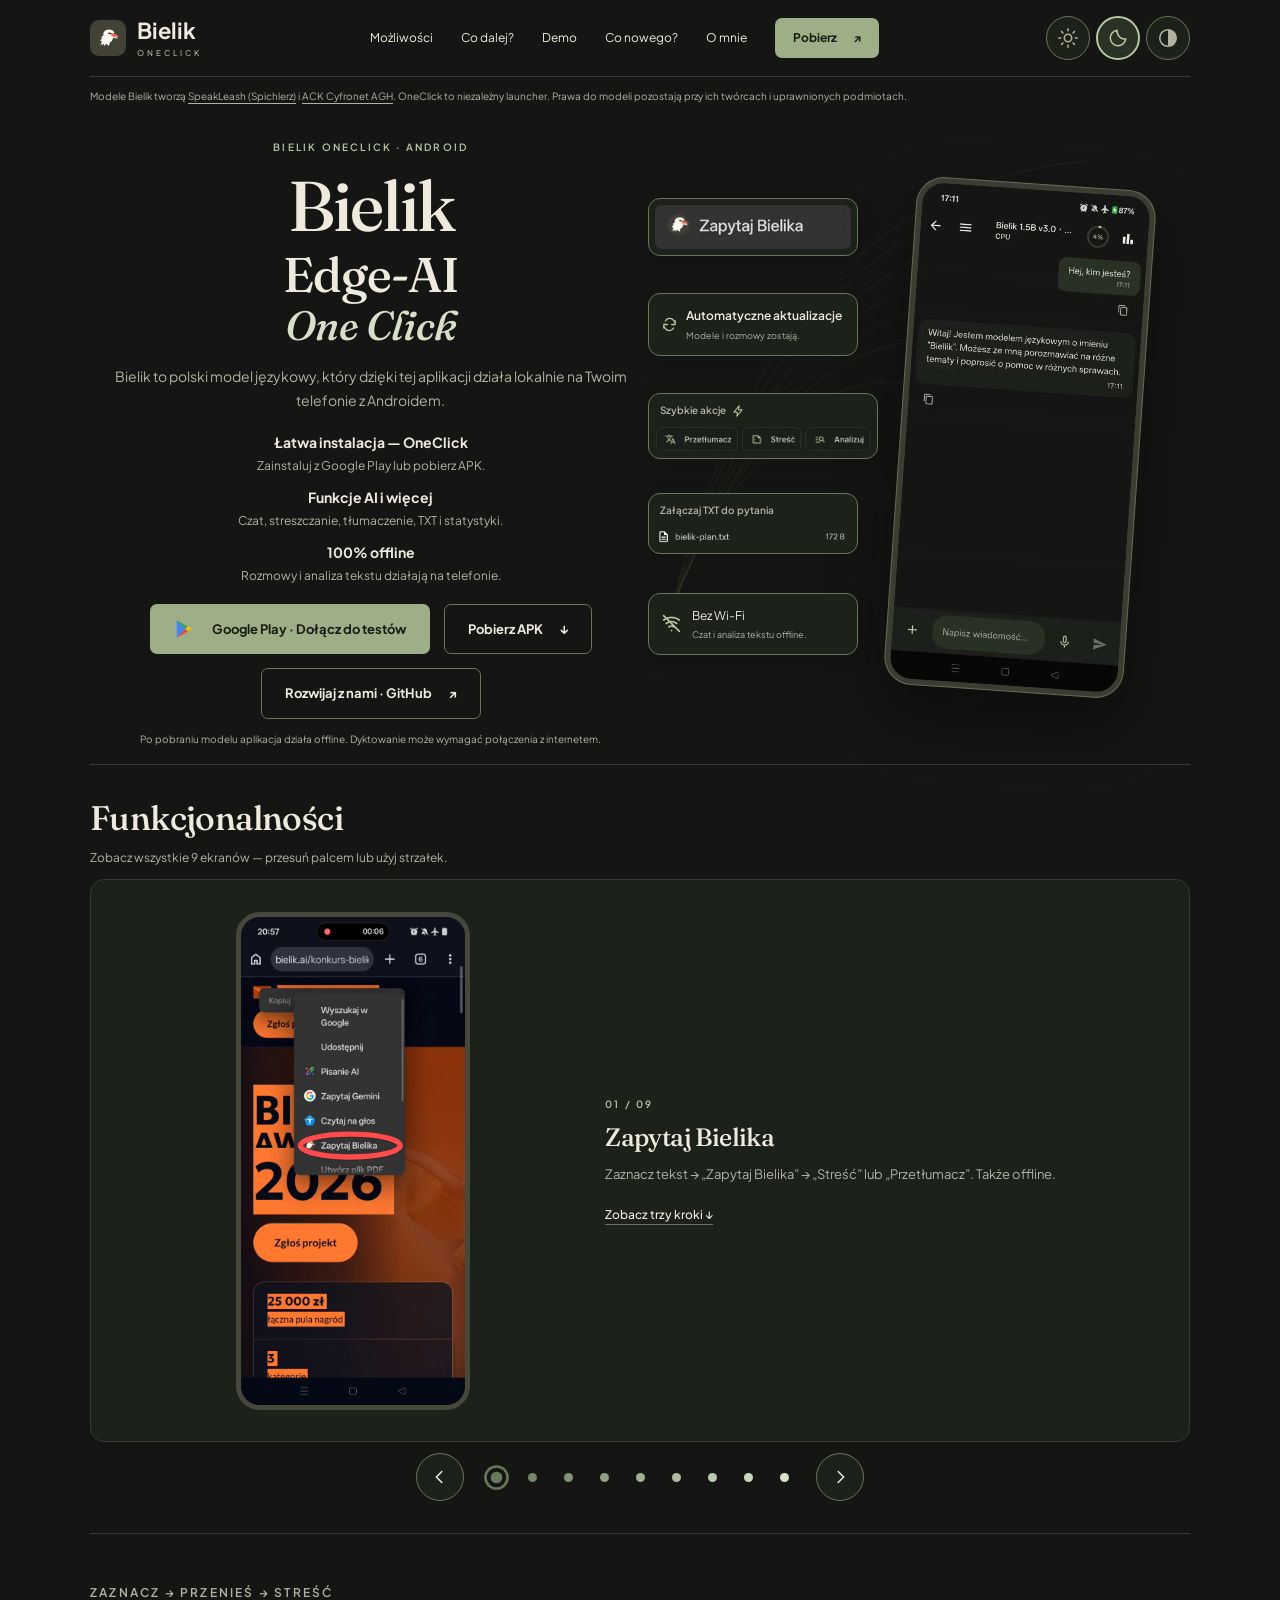
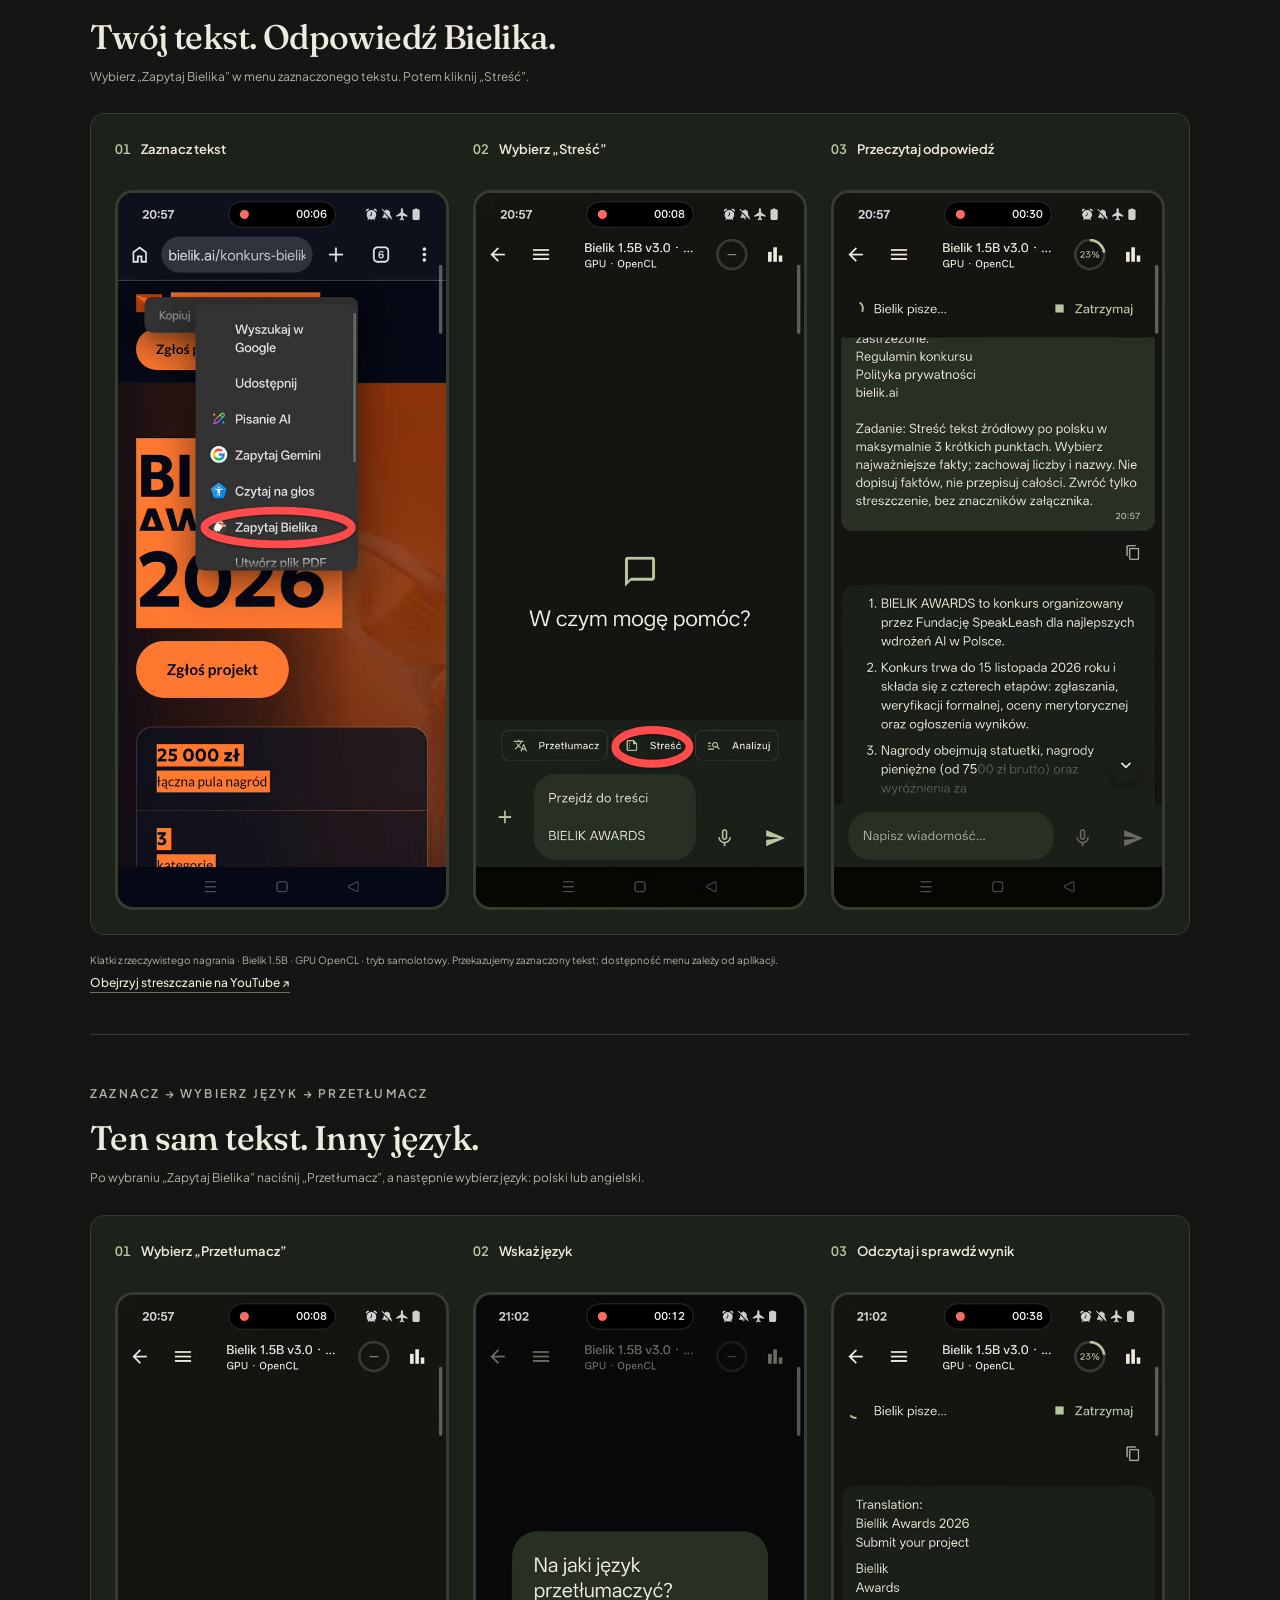
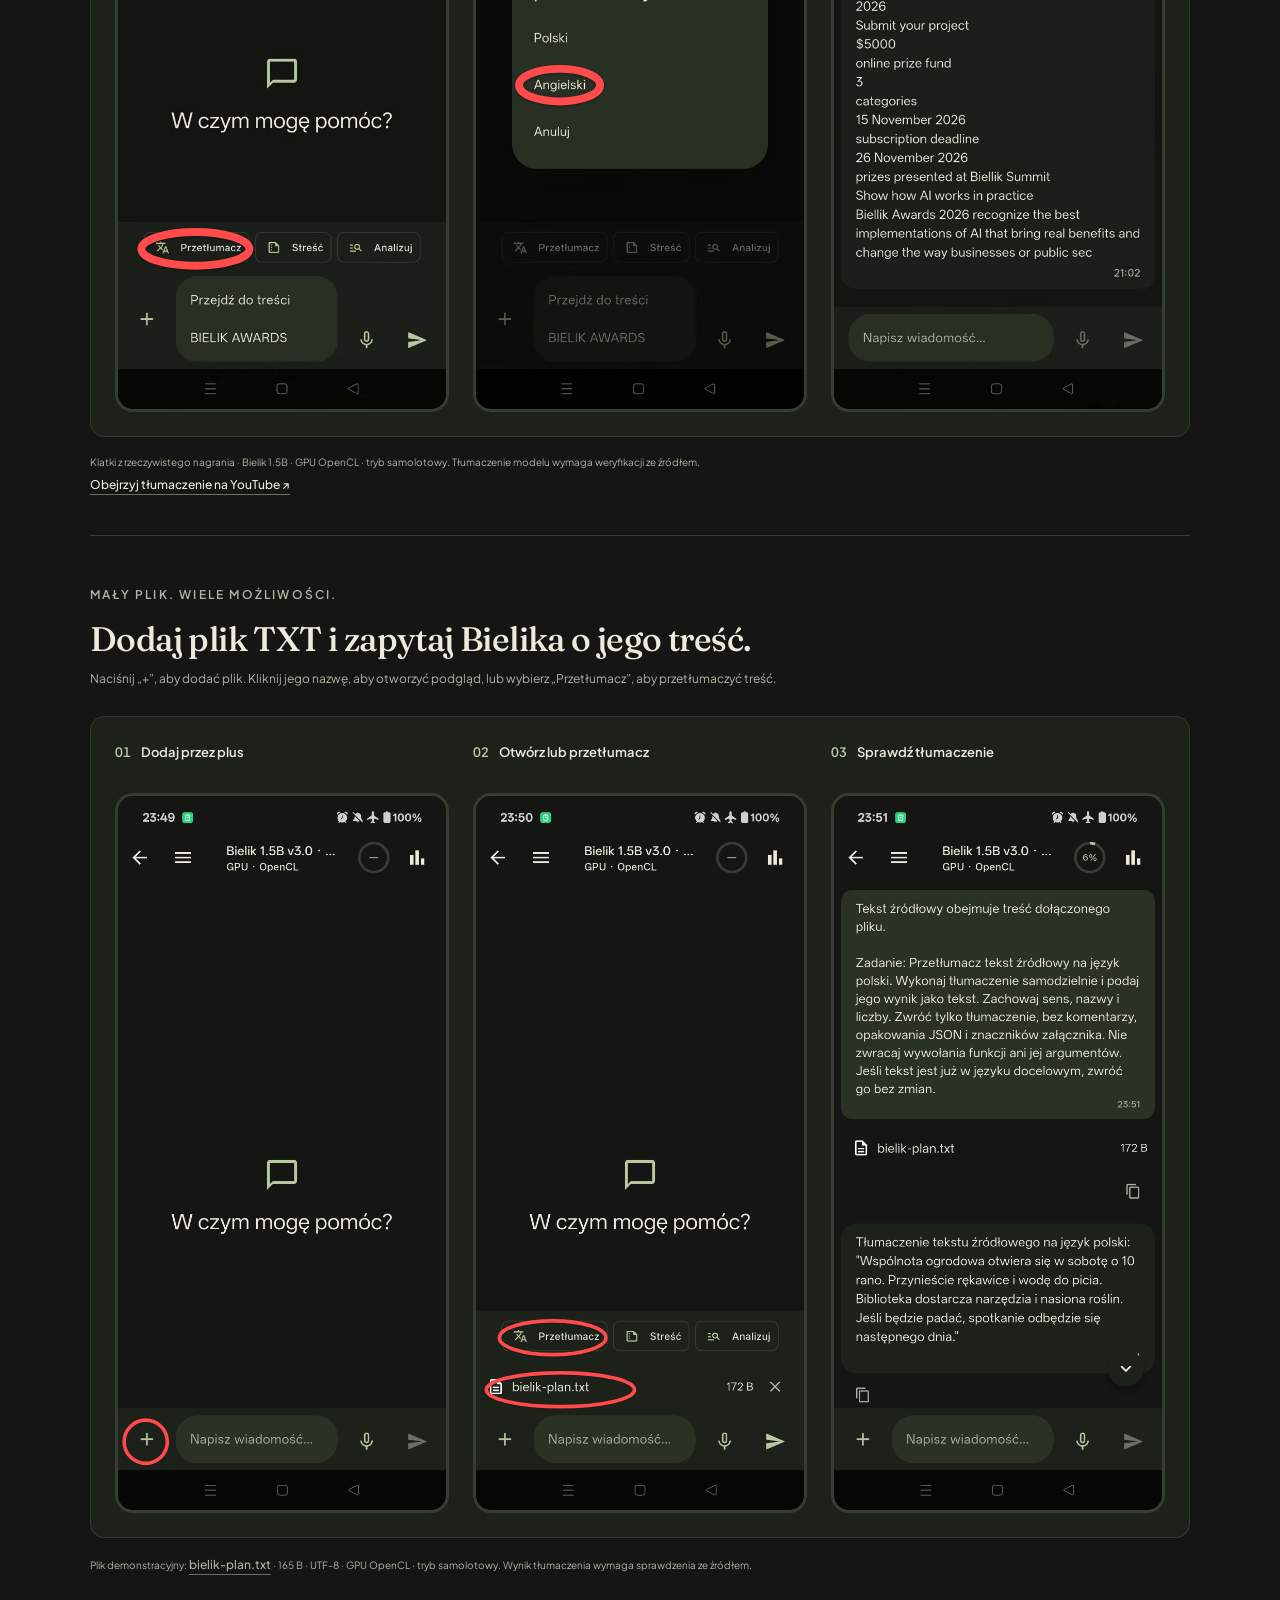
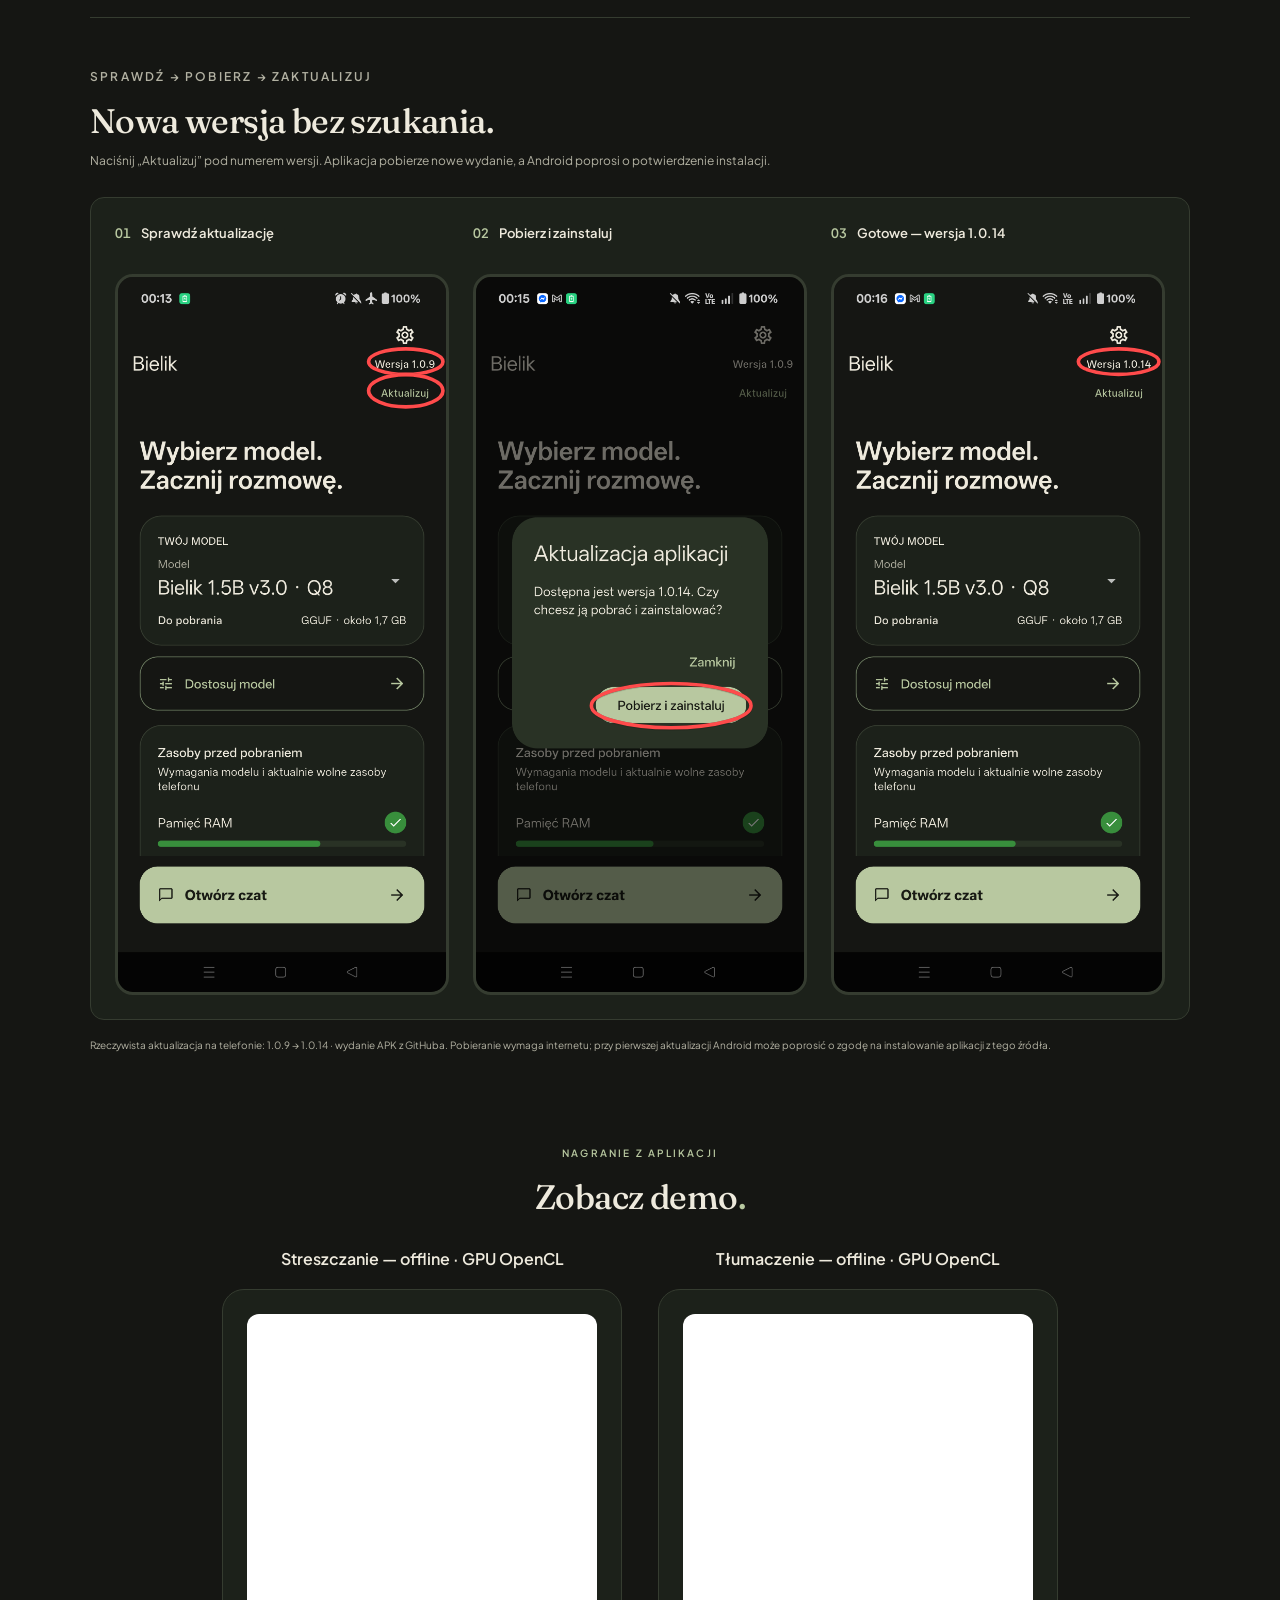
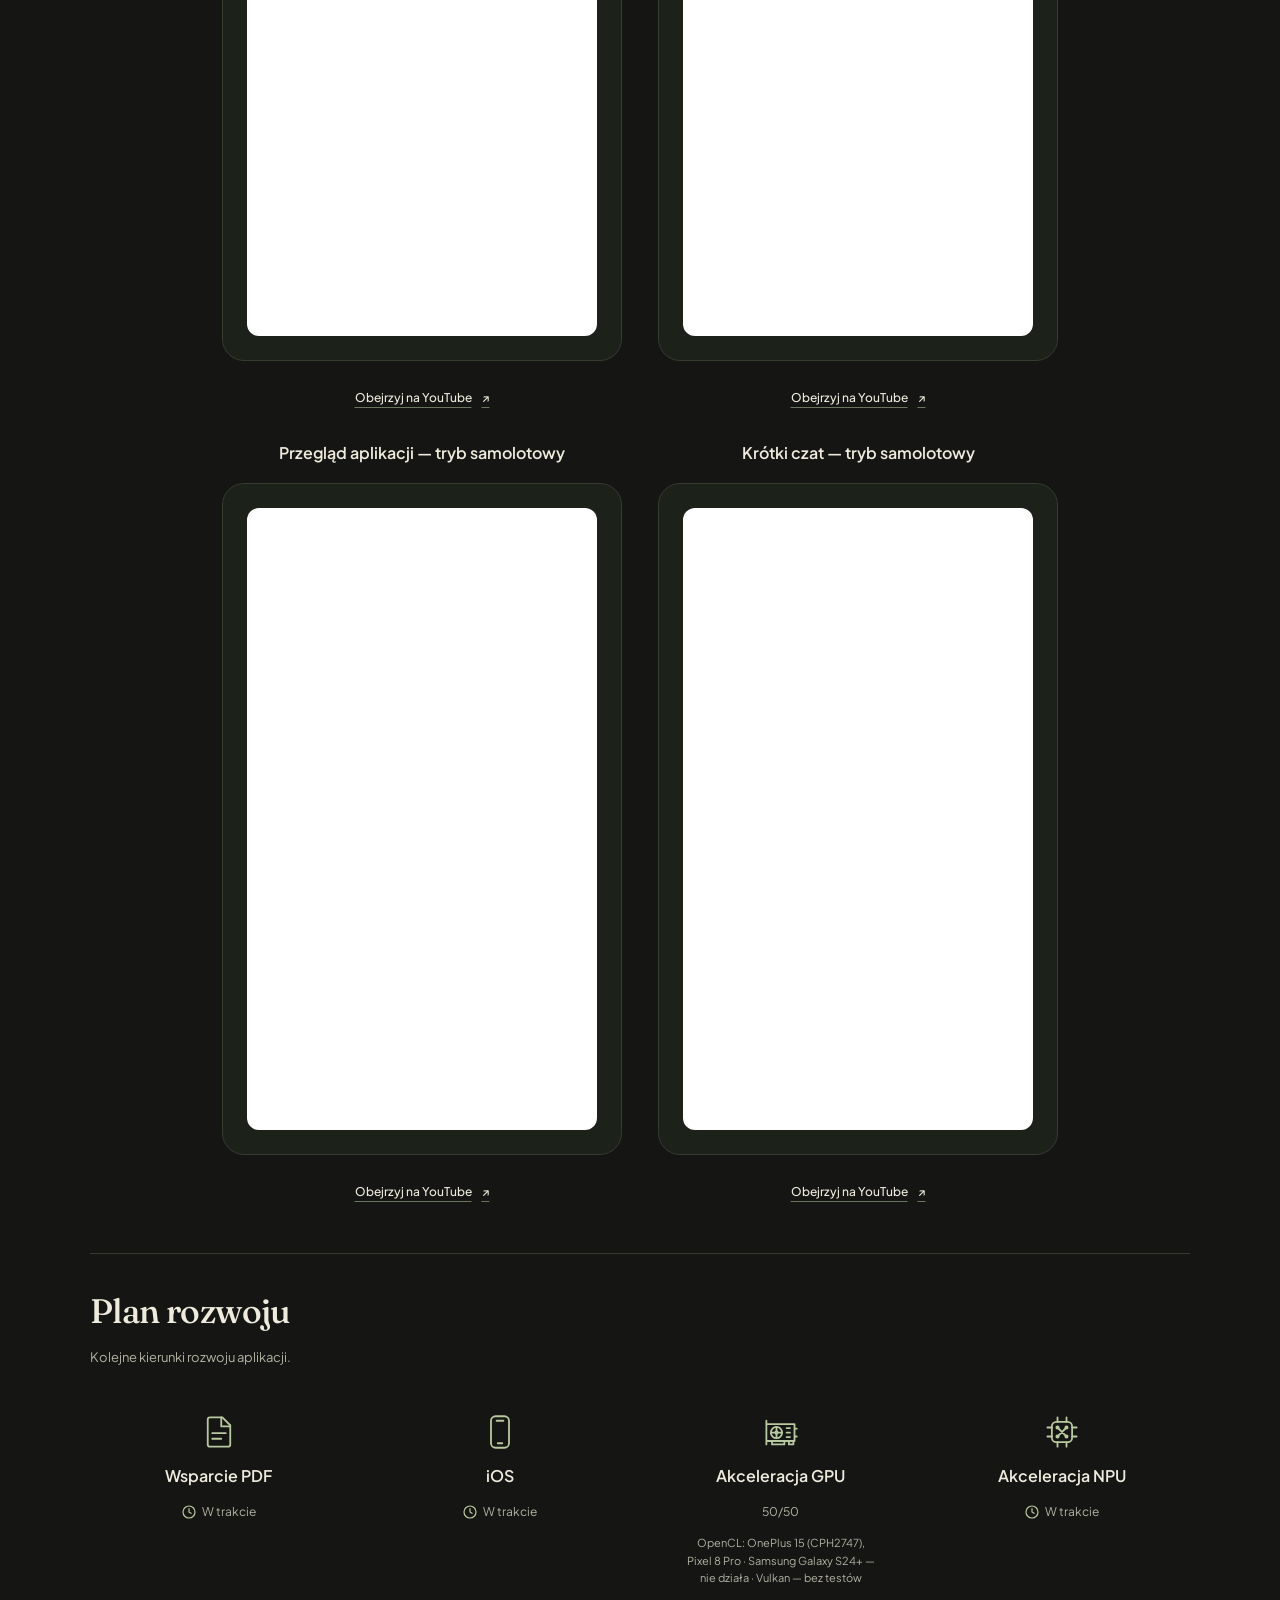
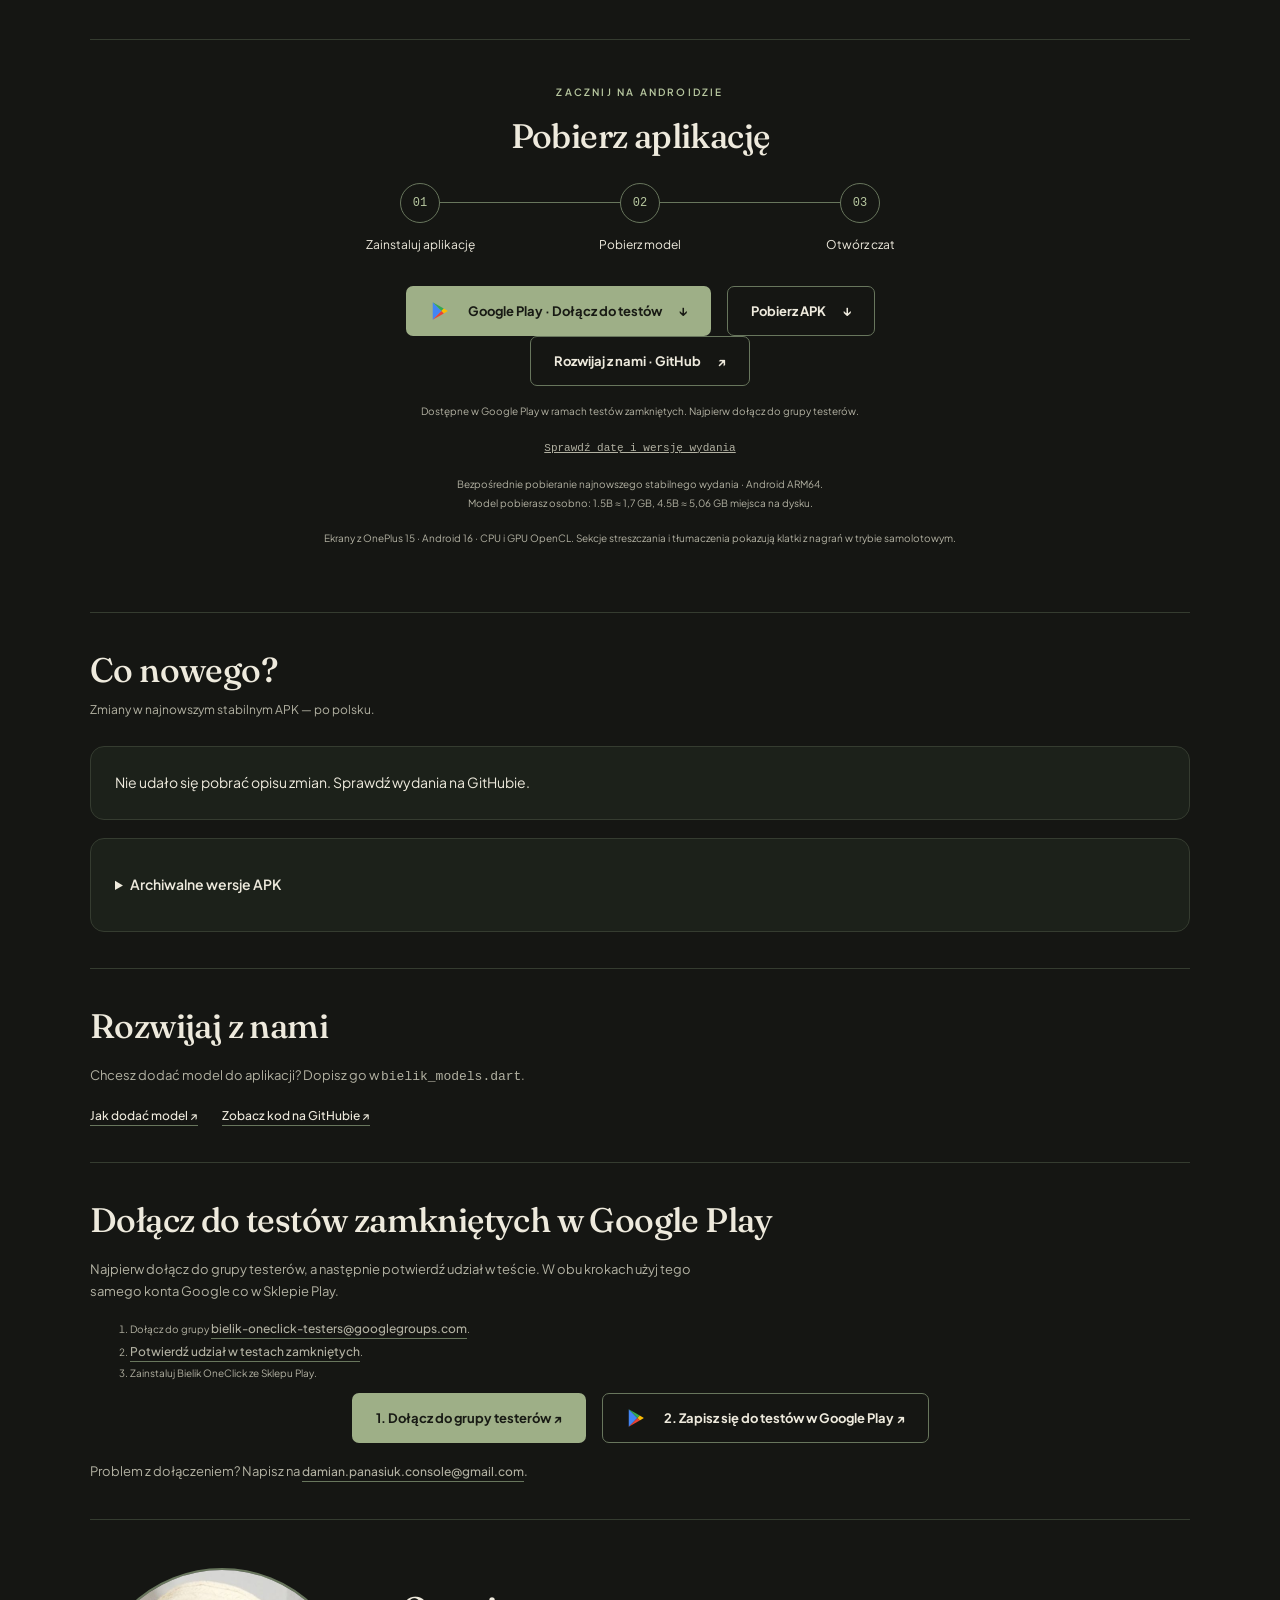
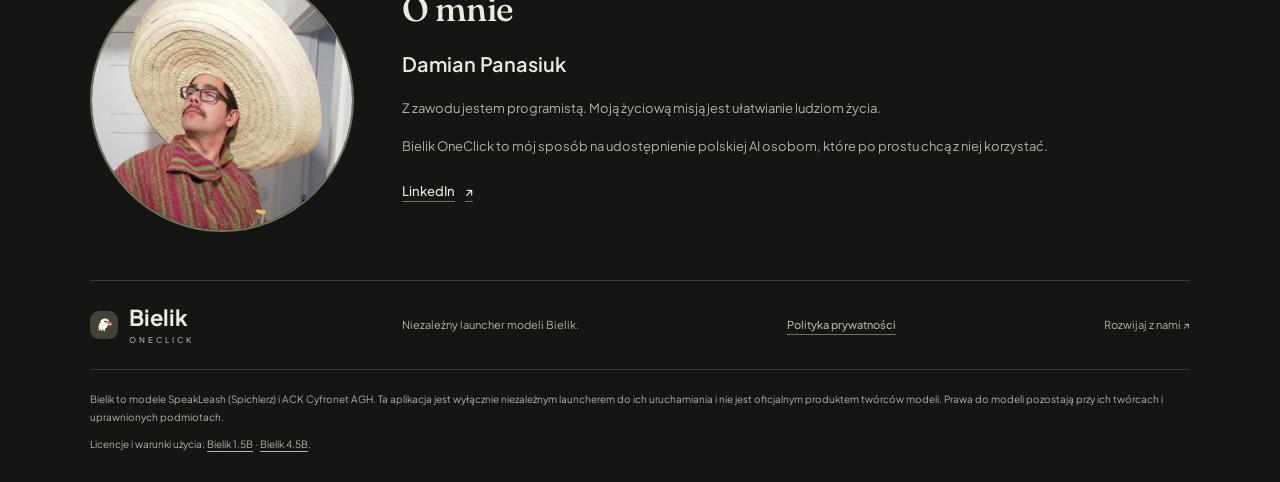
==== commit 1d1130b6: "site: show demo text in a dialog and clarify disk requirements" ====
--- a/site/index.html
+++ b/site/index.html
@@ -18,6 +18,7 @@
   <script src="release-info.js?v=archive-stable-only" defer></script>
   <script src="carousel.js?v=viewport-controls" defer></script>
   <script src="screenshot-zoom.js" defer></script>
+  <script src="text-preview.js" defer></script>
   <script src="google-play-links.js" defer></script>
   <script src="generation-preview.js?v=inline-controls" defer></script>
 </head>
@@ -179,7 +180,7 @@
         <figure><figcaption><span>02</span> Otwórz lub przetłumacz</figcaption><span class="annotated-screen"><img src="assets/txt-attached-android.png?v=current-opencl" width="1272" height="2772" loading="lazy" alt="Plik bielik-plan.txt w czacie, przycisk tłumaczenia i klikalna nazwa pliku"><svg class="screen-annotation" viewBox="0 0 1272 2772" aria-hidden="true"><ellipse cx="300" cy="2095" rx="205" ry="65"/><ellipse cx="330" cy="2295" rx="285" ry="65"/></svg></span></figure>
         <figure><figcaption><span>03</span> Sprawdź tłumaczenie</figcaption><img src="assets/txt-translated-android.png?v=current-opencl" width="1272" height="2772" loading="lazy" alt="Rzeczywista odpowiedź Bielika po przetłumaczeniu angielskiego załącznika TXT na polski"></figure>
       </div>
-      <p class="capture-note">Plik demonstracyjny: bielik-plan.txt · 172 B · UTF-8 · GPU OpenCL · tryb samolotowy. Wynik tłumaczenia wymaga sprawdzenia ze źródłem.</p>
+      <p class="capture-note">Plik demonstracyjny: <button class="text-link text-preview-trigger" type="button" aria-haspopup="dialog" aria-controls="txt-preview">bielik-plan.txt</button> · 165 B · UTF-8 · GPU OpenCL · tryb samolotowy. Wynik tłumaczenia wymaga sprawdzenia ze źródłem.</p>
     </section>
 
     <section class="ask-flow wrap" id="aktualizacje-aplikacji" aria-labelledby="update-flow-title">
@@ -299,7 +300,7 @@
       </div>
       <p class="download-note">Dostępne w Google Play w ramach testów zamkniętych. Najpierw dołącz do grupy testerów.</p>
       <p class="release-info" id="release-info" aria-live="polite"><a href="https://github.com/GHRik/bielik_oneclick_launcher/releases/latest">Sprawdź datę i wersję wydania</a></p>
-      <p class="download-note">Bezpośrednie pobieranie najnowszego stabilnego wydania · Android ARM64.<br>Model pobierasz osobno: <a href="https://huggingface.co/speakleash/Bielik-1.5B-v3.0-Instruct" target="_blank" rel="noopener noreferrer">1.5B</a> ≈ 1,7 GB, <a href="https://huggingface.co/speakleash/Bielik-4.5B-v3.0-Instruct" target="_blank" rel="noopener noreferrer">4.5B</a> ≈ 5,06 GB.</p>
+      <p class="download-note">Bezpośrednie pobieranie najnowszego stabilnego wydania · Android ARM64.<br>Model pobierasz osobno: <a href="https://huggingface.co/speakleash/Bielik-1.5B-v3.0-Instruct" target="_blank" rel="noopener noreferrer">1.5B</a> ≈ 1,7 GB, <a href="https://huggingface.co/speakleash/Bielik-4.5B-v3.0-Instruct" target="_blank" rel="noopener noreferrer">4.5B</a> ≈ 5,06 GB miejsca na dysku.</p>
       <p class="capture-note">Ekrany z OnePlus 15 · Android 16 · CPU i GPU OpenCL. Sekcje streszczania i tłumaczenia pokazują klatki z nagrań w trybie samolotowym.</p>
     </section>
 
@@ -351,6 +352,12 @@
       </div>
     </section>
   </main>
+
+  <dialog class="text-preview" id="txt-preview" aria-labelledby="txt-preview-title">
+    <h2 id="txt-preview-title">bielik-plan.txt</h2>
+    <p>The community garden opens on Saturday at ten. Bring gloves and drinking water. The library provides tools and seedlings. If it rains, the meeting moves to next day.</p>
+    <button class="button button-outline" type="button" data-close-preview autofocus>Zamknij</button>
+  </dialog>
 
   <footer class="site-footer wrap">
     <a class="brand" href="./"><img src="assets/mark.svg" width="28" height="28" alt=""><span>Bielik<span class="brand-sub">ONECLICK</span></span></a>
--- a/site/styles.css
+++ b/site/styles.css
@@ -181,6 +181,11 @@
 .screenshot-zoom-content .annotated-screen{overflow:hidden;border:3px solid var(--strong-line);border-radius:18px}
 .screenshot-zoom-content .annotated-screen img{width:100%;border:0;border-radius:0}
 body.screenshot-zoom-open{overflow:hidden}
+.text-preview-trigger{padding:0;border:0;background:none;color:inherit;font-family:inherit;cursor:pointer}
+.text-preview{width:min(560px,calc(100% - 32px));max-height:85dvh;margin:auto;padding:24px;border:1px solid var(--strong-line);border-radius:18px;background:var(--surface);color:var(--ink);overflow:auto}
+.text-preview::backdrop{background:#000b}
+.text-preview h2{font-size:24px}
+.text-preview p{margin:20px 0;line-height:1.7;white-space:pre-wrap}
 .sr-only{position:absolute;width:1px;height:1px;padding:0;margin:-1px;overflow:hidden;clip-path:inset(50%);white-space:nowrap}
 .roadmap{border-top:1px solid var(--line);padding-block:36px}
 .roadmap p{max-width:700px;margin-top:14px;color:var(--muted);font-size:13px}
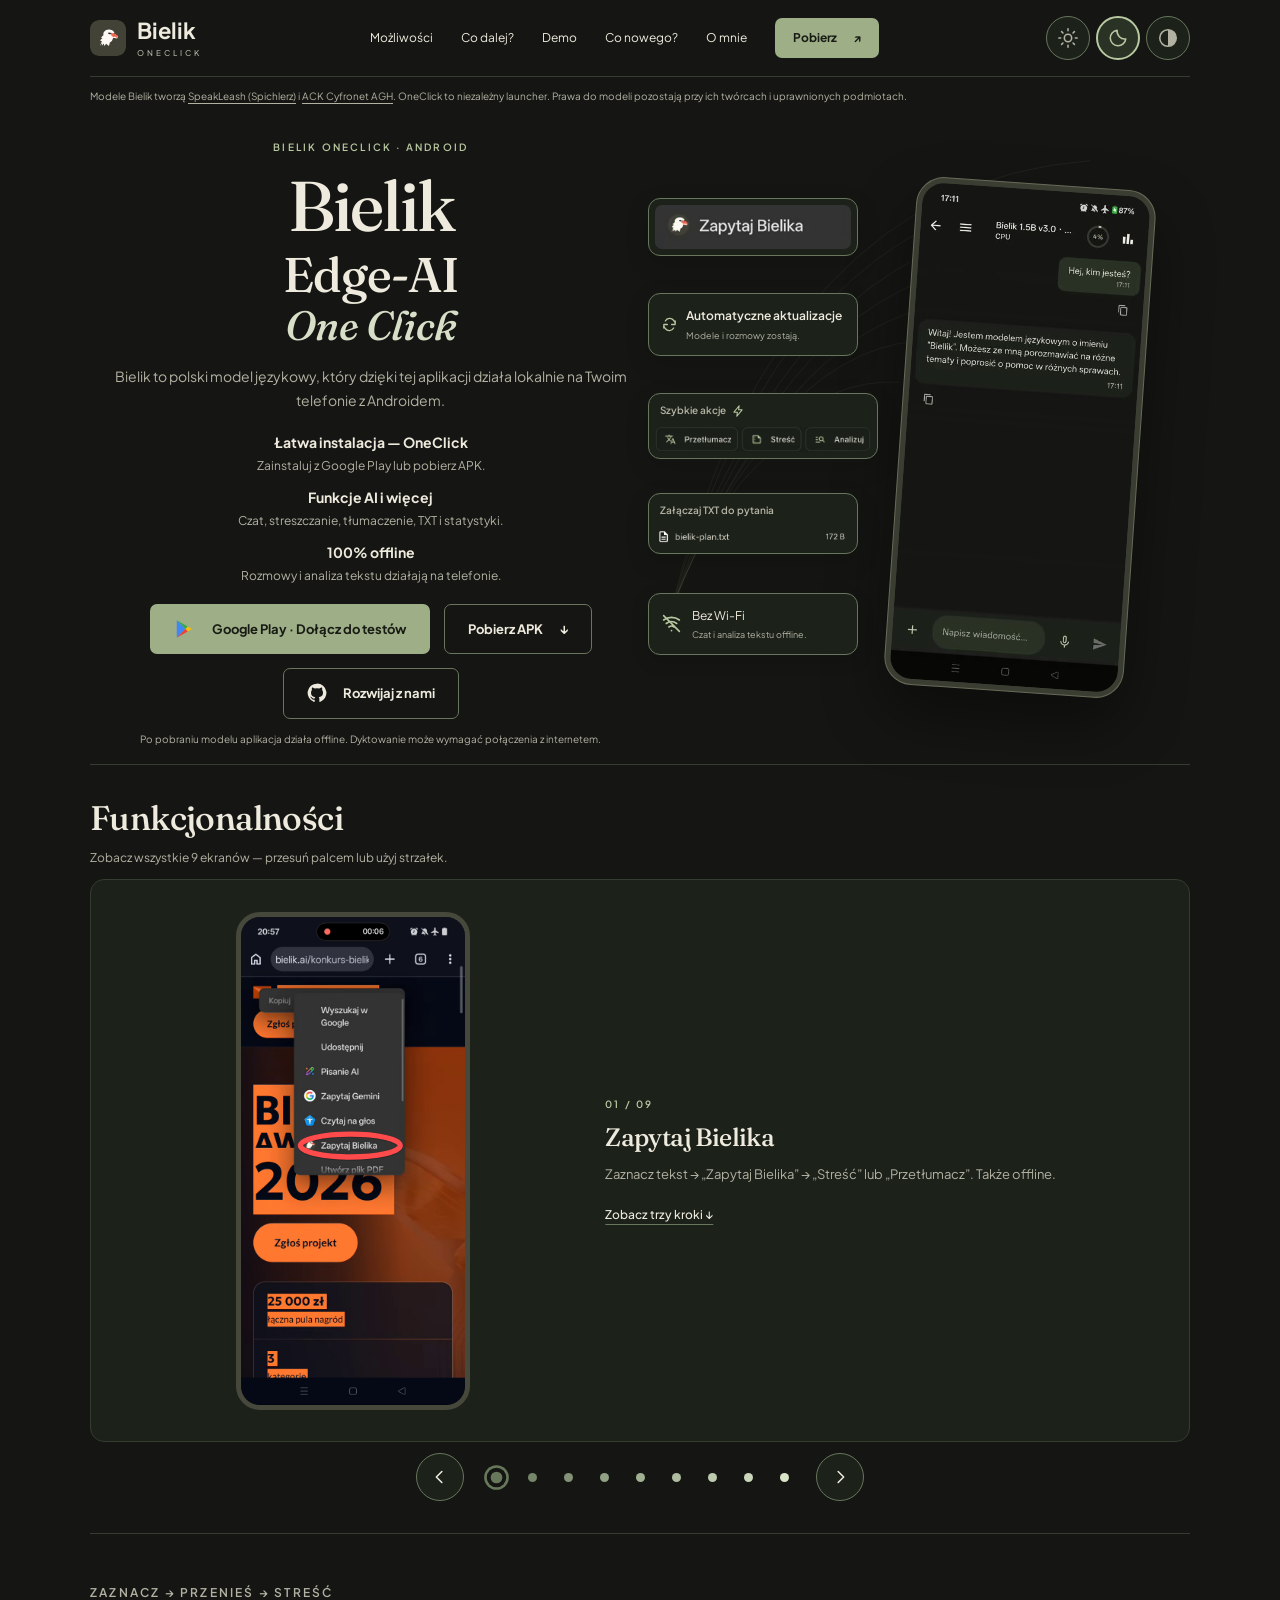
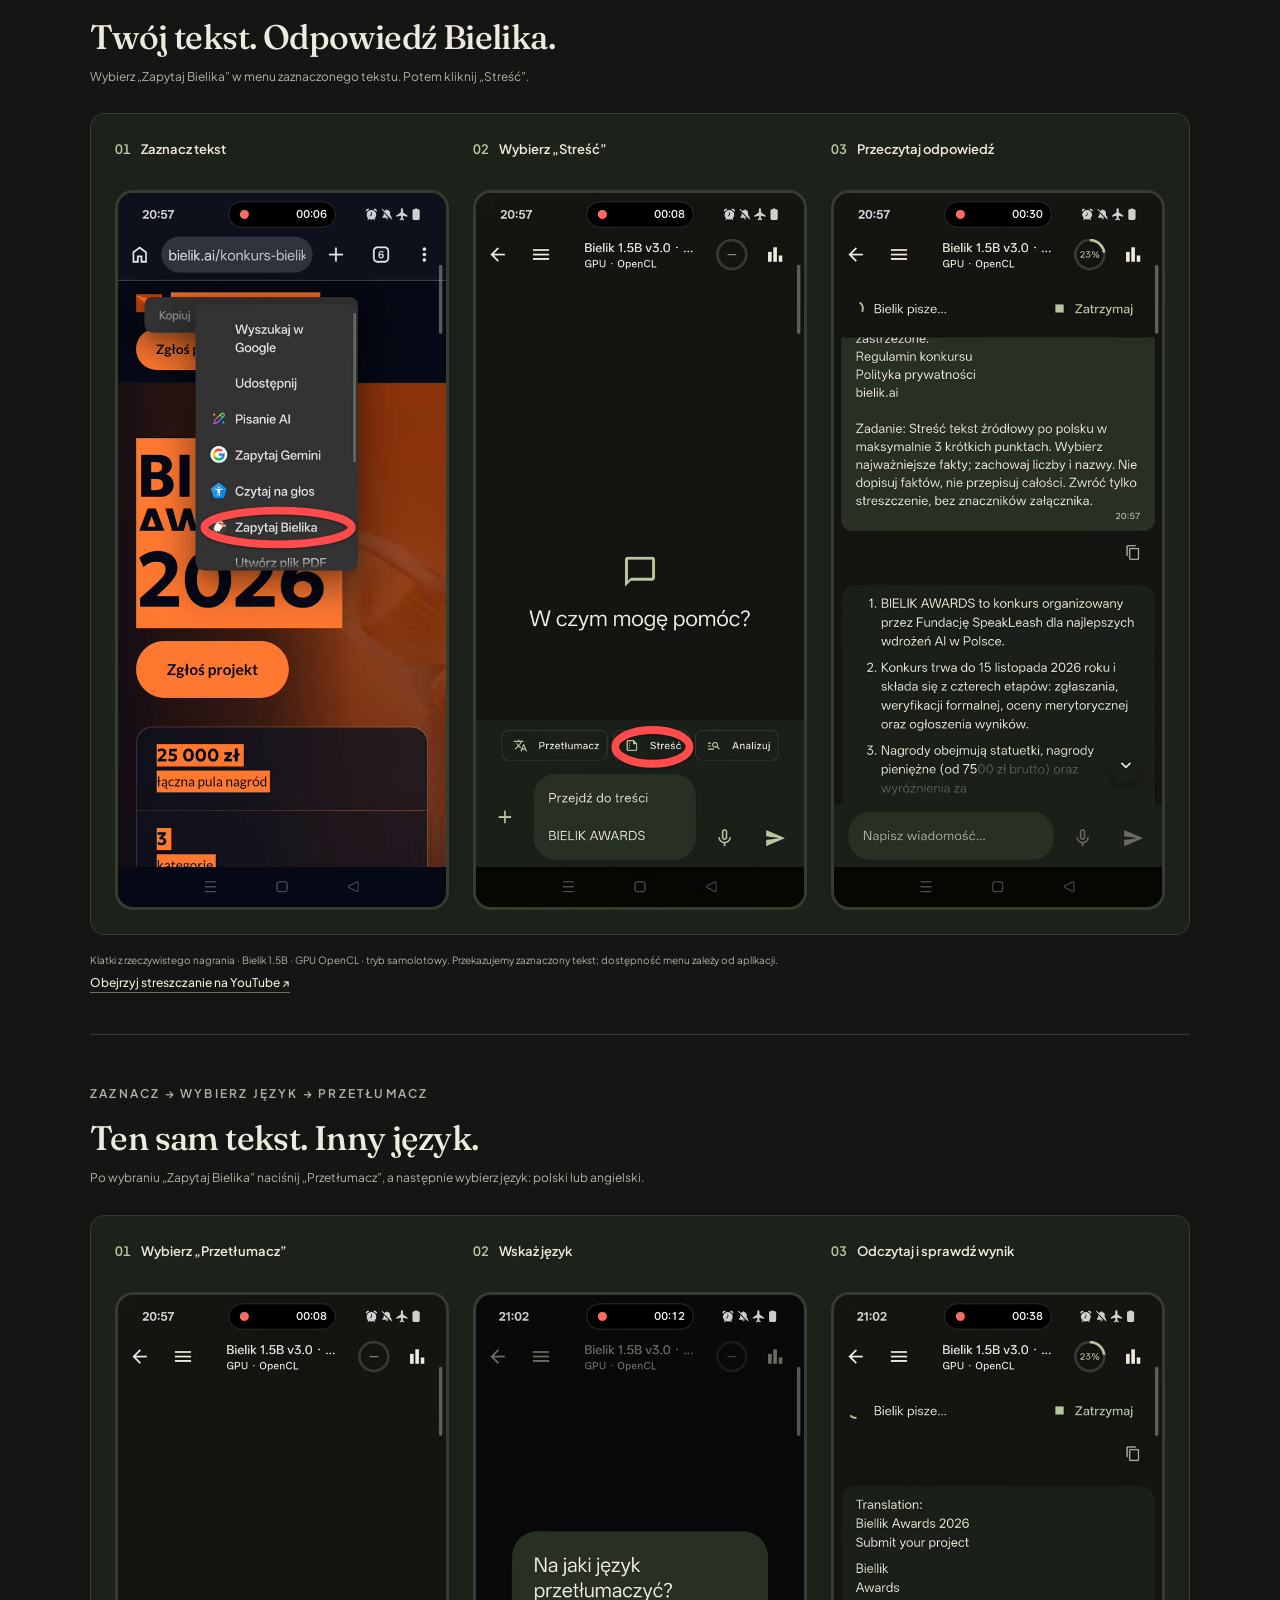
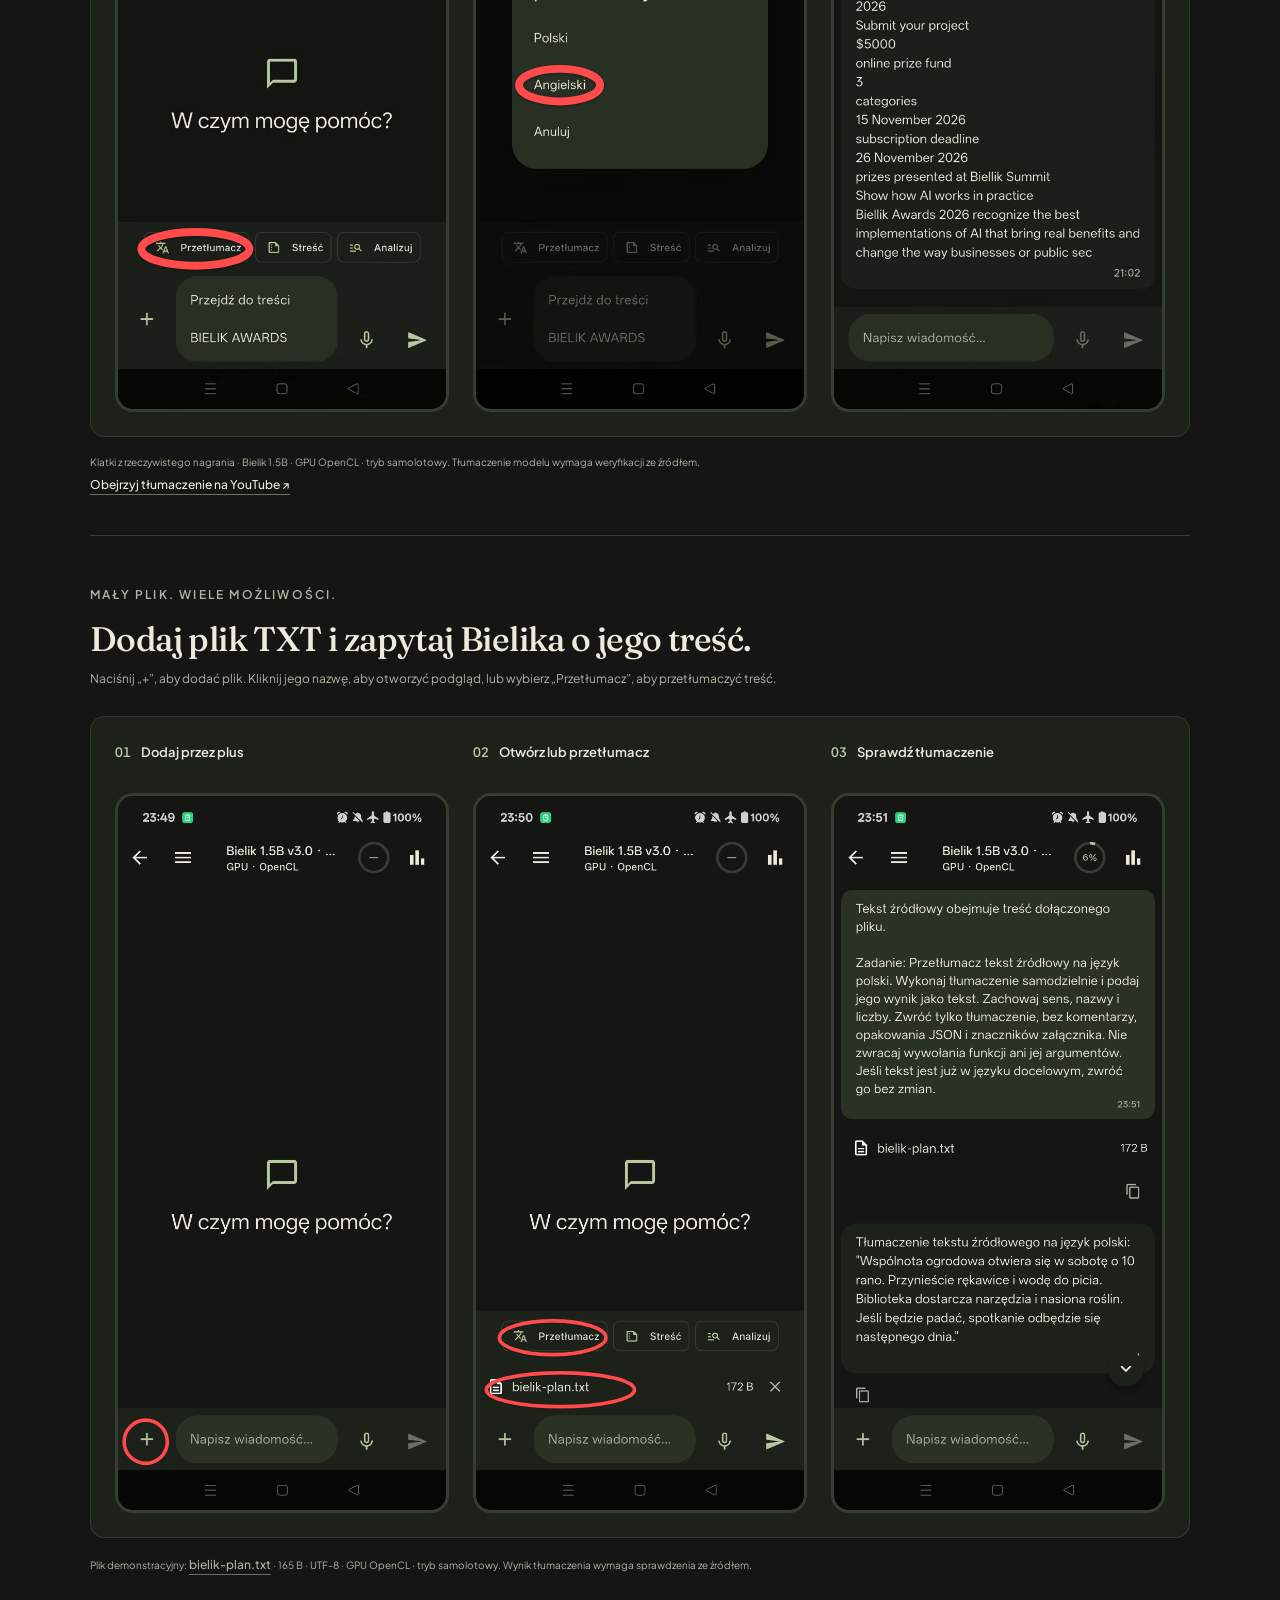
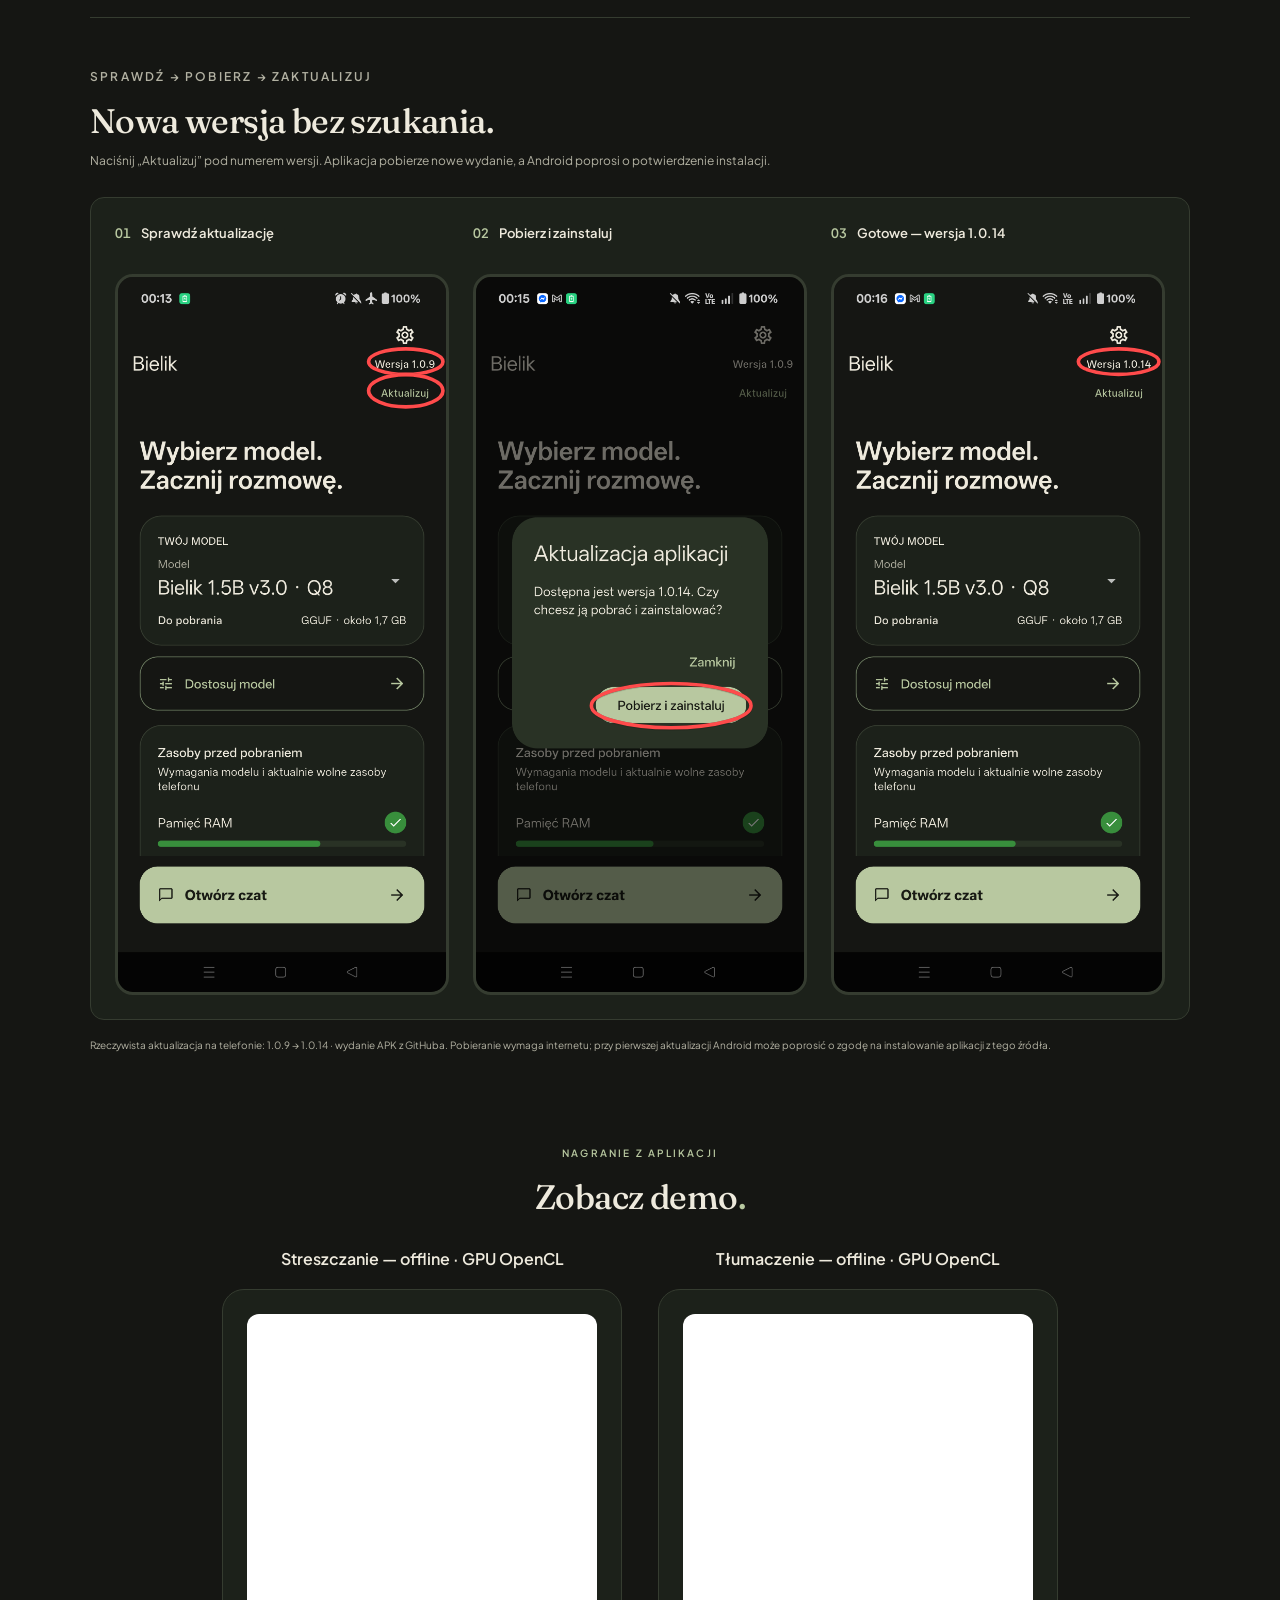
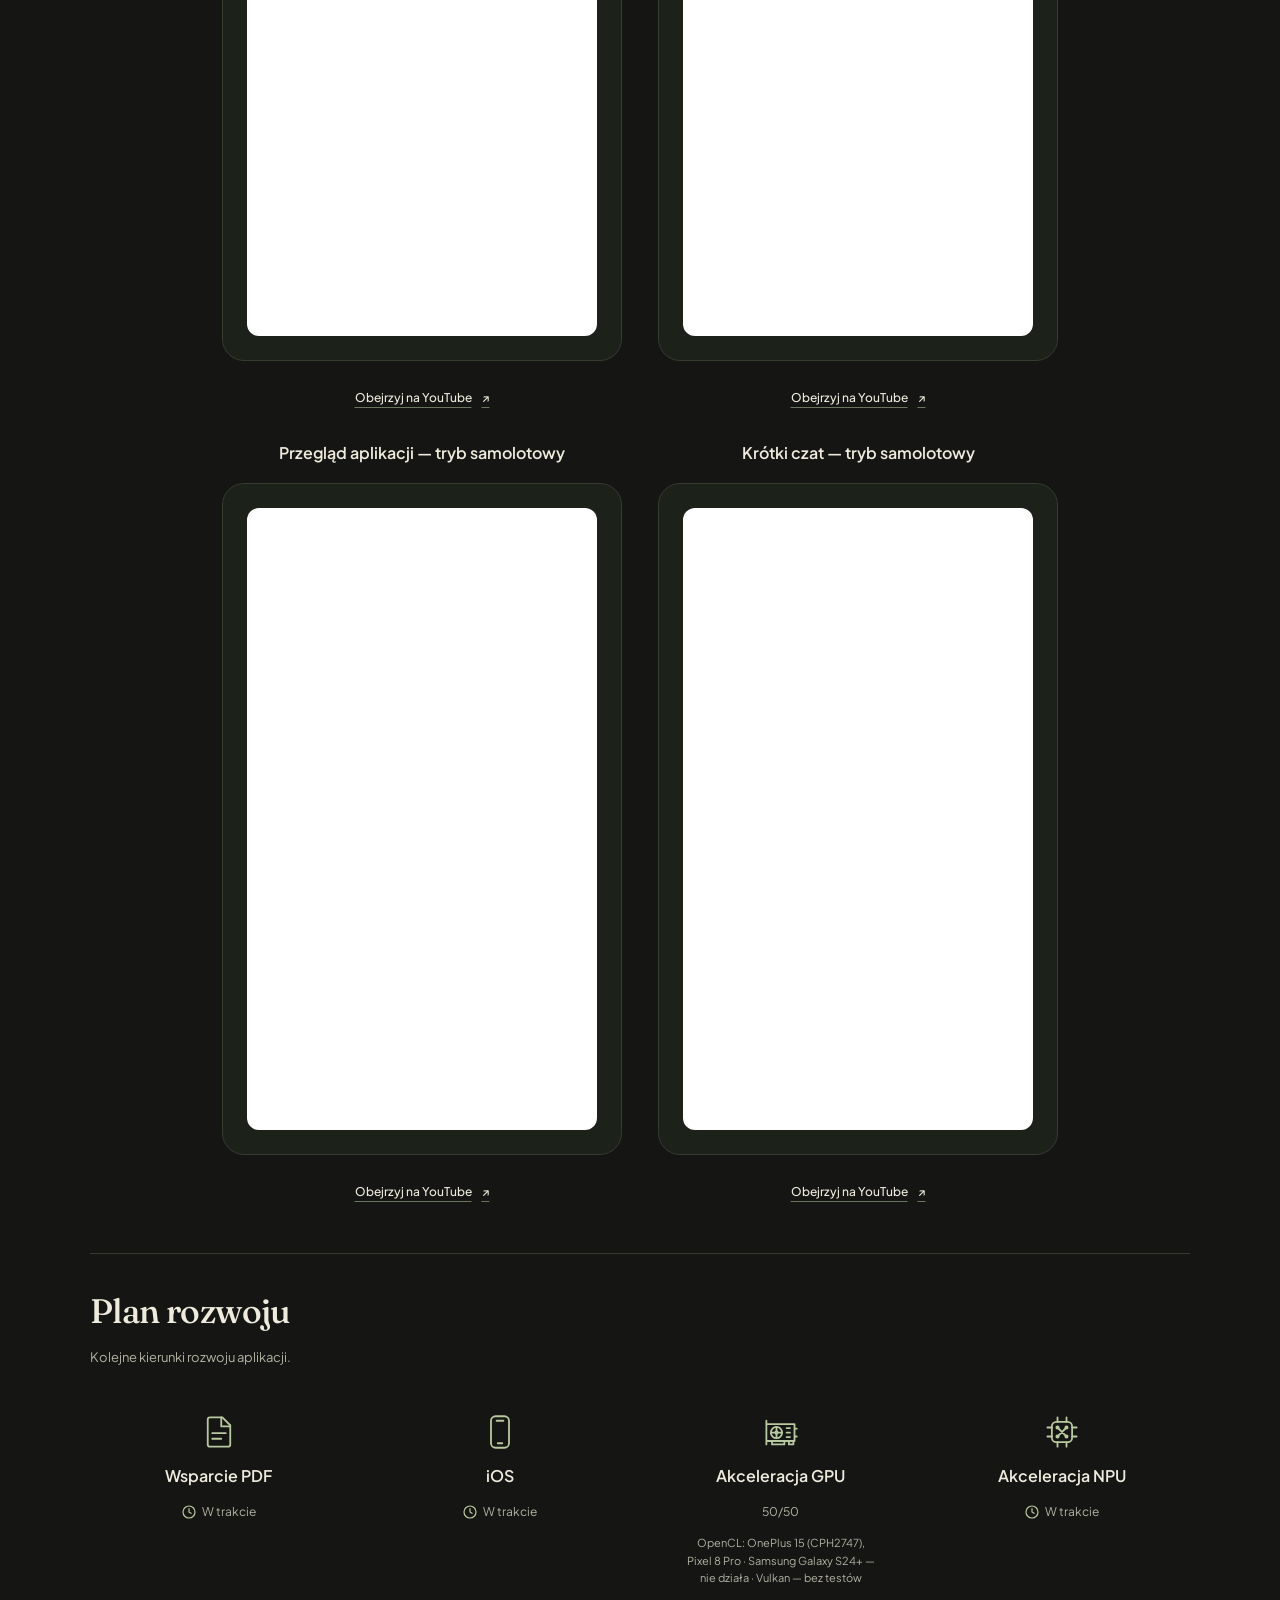
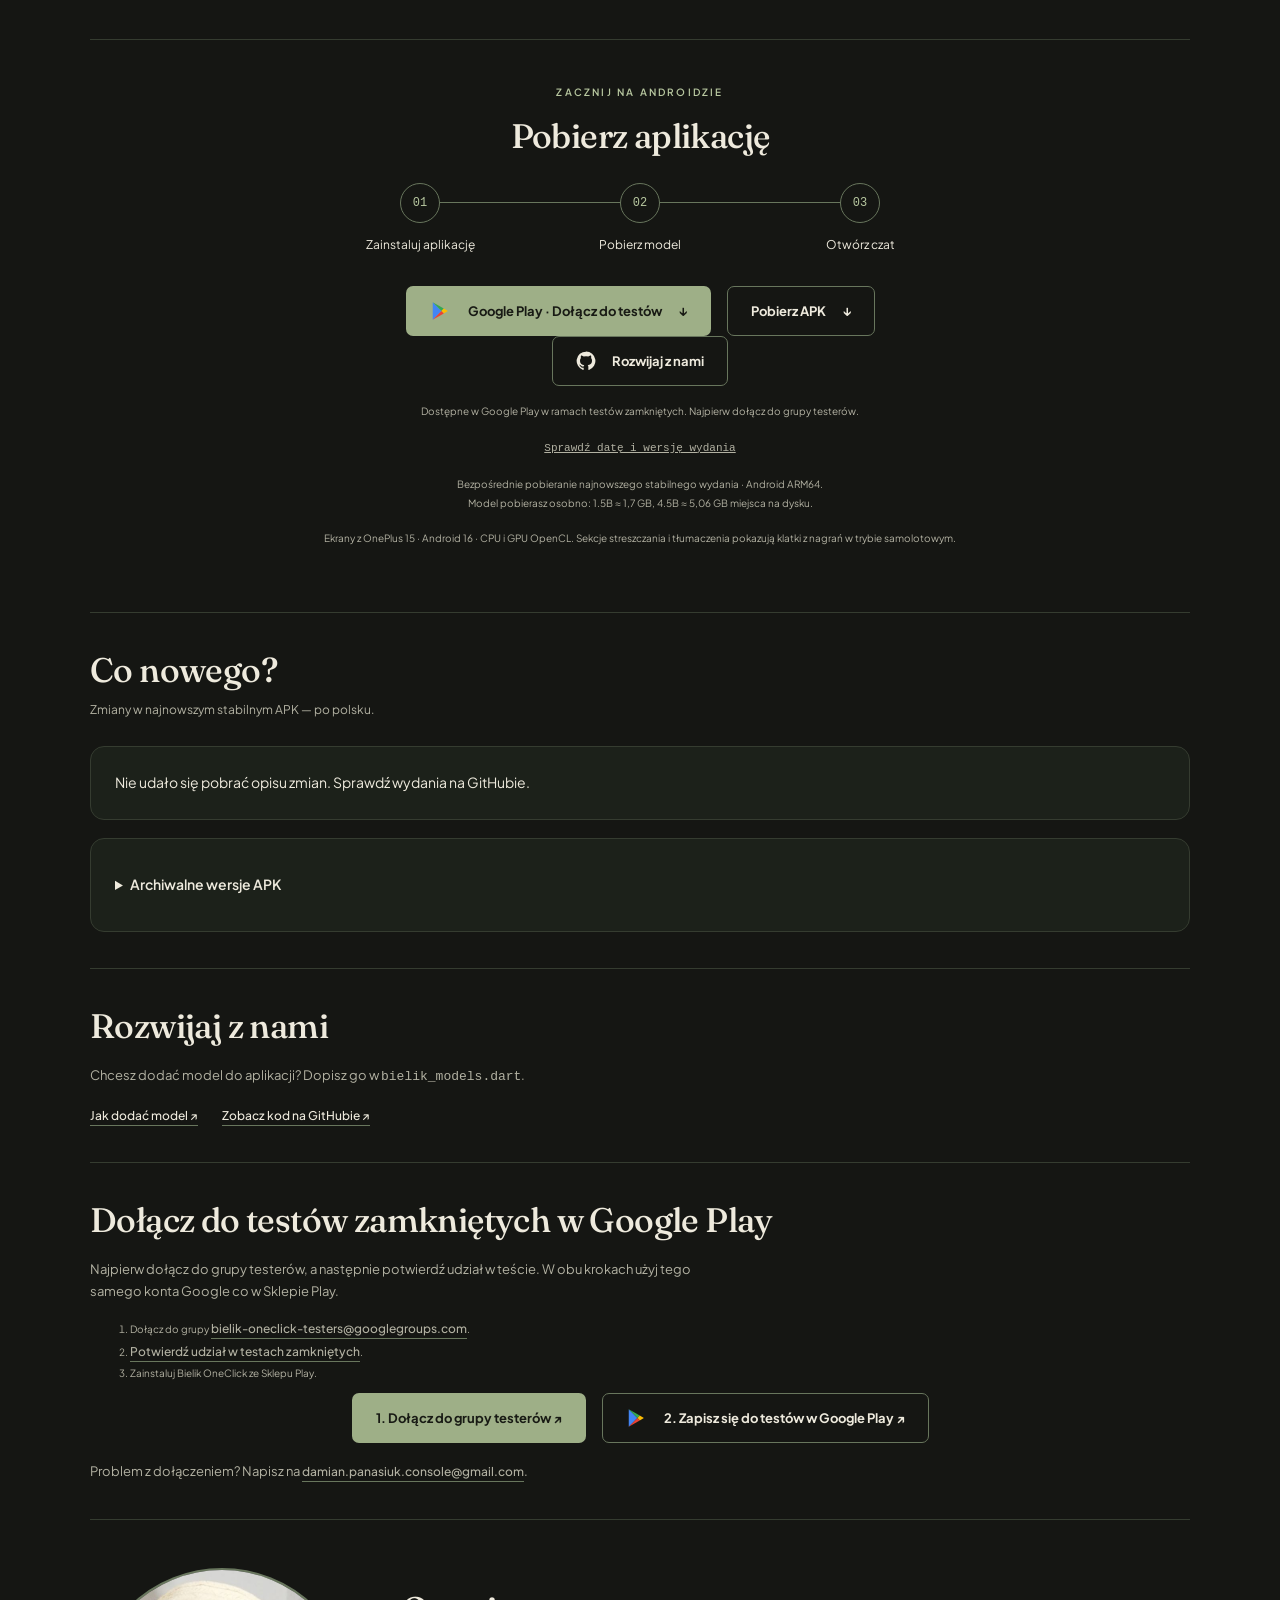
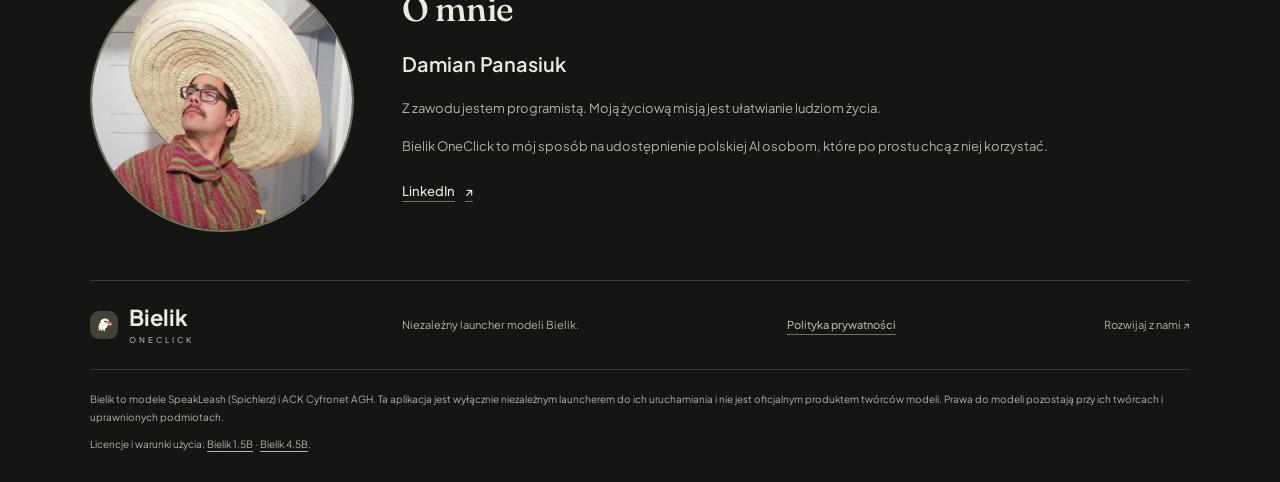
==== commit b2a04278: "site: use GitHub icons in contribution buttons" ====
--- a/site/index.html
+++ b/site/index.html
@@ -57,7 +57,7 @@
           <li><strong>Funkcje AI i więcej</strong><span>Czat, streszczanie, tłumaczenie, TXT i statystyki.</span></li>
           <li><strong>100% offline</strong><span>Rozmowy i analiza tekstu działają na telefonie.</span></li>
         </ul>
-        <div class="hero-actions"><a class="button" href="#testy-google-play"><svg viewBox="0 0 24 24" width="22" height="22" aria-hidden="true" focusable="false"><path fill="#4285F4" d="M3 2.5v19L12.5 12Z"/><path fill="#34A853" d="m3 2.5 12 6.9-2.5 2.6Z"/><path fill="#FBBC04" d="m15 9.4 4.5 2.6-4.5 2.6-2.5-2.6Z"/><path fill="#EA4335" d="m3 21.5 12-6.9-2.5-2.6Z"/></svg><span>Google Play · Dołącz do testów</span></a><a class="button button-outline" href="#pobierz">Pobierz APK <span aria-hidden="true">↓</span></a><a class="button button-outline" href="https://github.com/GHRik/bielik_oneclick_launcher">Rozwijaj z nami · GitHub <span aria-hidden="true">↗</span></a></div>
+        <div class="hero-actions"><a class="button" href="#testy-google-play"><svg viewBox="0 0 24 24" width="22" height="22" aria-hidden="true" focusable="false"><path fill="#4285F4" d="M3 2.5v19L12.5 12Z"/><path fill="#34A853" d="m3 2.5 12 6.9-2.5 2.6Z"/><path fill="#FBBC04" d="m15 9.4 4.5 2.6-4.5 2.6-2.5-2.6Z"/><path fill="#EA4335" d="m3 21.5 12-6.9-2.5-2.6Z"/></svg><span>Google Play · Dołącz do testów</span></a><a class="button button-outline" href="#pobierz">Pobierz APK <span aria-hidden="true">↓</span></a><a class="button button-outline" href="https://github.com/GHRik/bielik_oneclick_launcher" aria-label="Rozwijaj z nami — repozytorium GitHub"><svg viewBox="0 0 24 24" width="20" height="20" fill="currentColor" aria-hidden="true" focusable="false"><path d="M12 .75a11.25 11.25 0 0 0-3.56 21.92c.56.1.77-.24.77-.54v-2.1c-3.13.68-3.79-1.33-3.79-1.33-.51-1.3-1.25-1.65-1.25-1.65-1.02-.7.08-.69.08-.69 1.13.08 1.73 1.16 1.73 1.16 1 1.72 2.63 1.22 3.27.93.1-.73.39-1.22.71-1.5-2.5-.28-5.13-1.25-5.13-5.56 0-1.23.44-2.23 1.16-3.02-.12-.29-.5-1.43.11-2.98 0 0 .95-.3 3.1 1.15a10.8 10.8 0 0 1 5.63 0c2.15-1.45 3.1-1.15 3.1-1.15.61 1.55.23 2.69.11 2.98.72.79 1.16 1.79 1.16 3.02 0 4.32-2.63 5.27-5.14 5.55.4.35.76 1.04.76 2.1v3.1c0 .3.2.65.77.54A11.25 11.25 0 0 0 12 .75Z"/></svg><span>Rozwijaj z nami</span></a></div>
         <p class="hero-offline-note">Po pobraniu modelu aplikacja działa offline. Dyktowanie może wymagać połączenia z internetem.</p>
       </div>
       <div class="setup-visual" aria-label="Rozmowa z Bielikiem i funkcje aplikacji.">
@@ -296,7 +296,7 @@
         <a class="button button-outline" href="https://github.com/GHRik/bielik_oneclick_launcher/releases/latest/download/bielik-arm64.apk">Pobierz APK <span aria-hidden="true">↓</span></a>
       </div>
       <div class="download-actions">
-        <a class="button button-outline" href="https://github.com/GHRik/bielik_oneclick_launcher">Rozwijaj z nami · GitHub <span aria-hidden="true">↗</span></a>
+        <a class="button button-outline" href="https://github.com/GHRik/bielik_oneclick_launcher" aria-label="Rozwijaj z nami — repozytorium GitHub"><svg viewBox="0 0 24 24" width="20" height="20" fill="currentColor" aria-hidden="true" focusable="false"><path d="M12 .75a11.25 11.25 0 0 0-3.56 21.92c.56.1.77-.24.77-.54v-2.1c-3.13.68-3.79-1.33-3.79-1.33-.51-1.3-1.25-1.65-1.25-1.65-1.02-.7.08-.69.08-.69 1.13.08 1.73 1.16 1.73 1.16 1 1.72 2.63 1.22 3.27.93.1-.73.39-1.22.71-1.5-2.5-.28-5.13-1.25-5.13-5.56 0-1.23.44-2.23 1.16-3.02-.12-.29-.5-1.43.11-2.98 0 0 .95-.3 3.1 1.15a10.8 10.8 0 0 1 5.63 0c2.15-1.45 3.1-1.15 3.1-1.15.61 1.55.23 2.69.11 2.98.72.79 1.16 1.79 1.16 3.02 0 4.32-2.63 5.27-5.14 5.55.4.35.76 1.04.76 2.1v3.1c0 .3.2.65.77.54A11.25 11.25 0 0 0 12 .75Z"/></svg><span>Rozwijaj z nami</span></a>
       </div>
       <p class="download-note">Dostępne w Google Play w ramach testów zamkniętych. Najpierw dołącz do grupy testerów.</p>
       <p class="release-info" id="release-info" aria-live="polite"><a href="https://github.com/GHRik/bielik_oneclick_launcher/releases/latest">Sprawdź datę i wersję wydania</a></p>
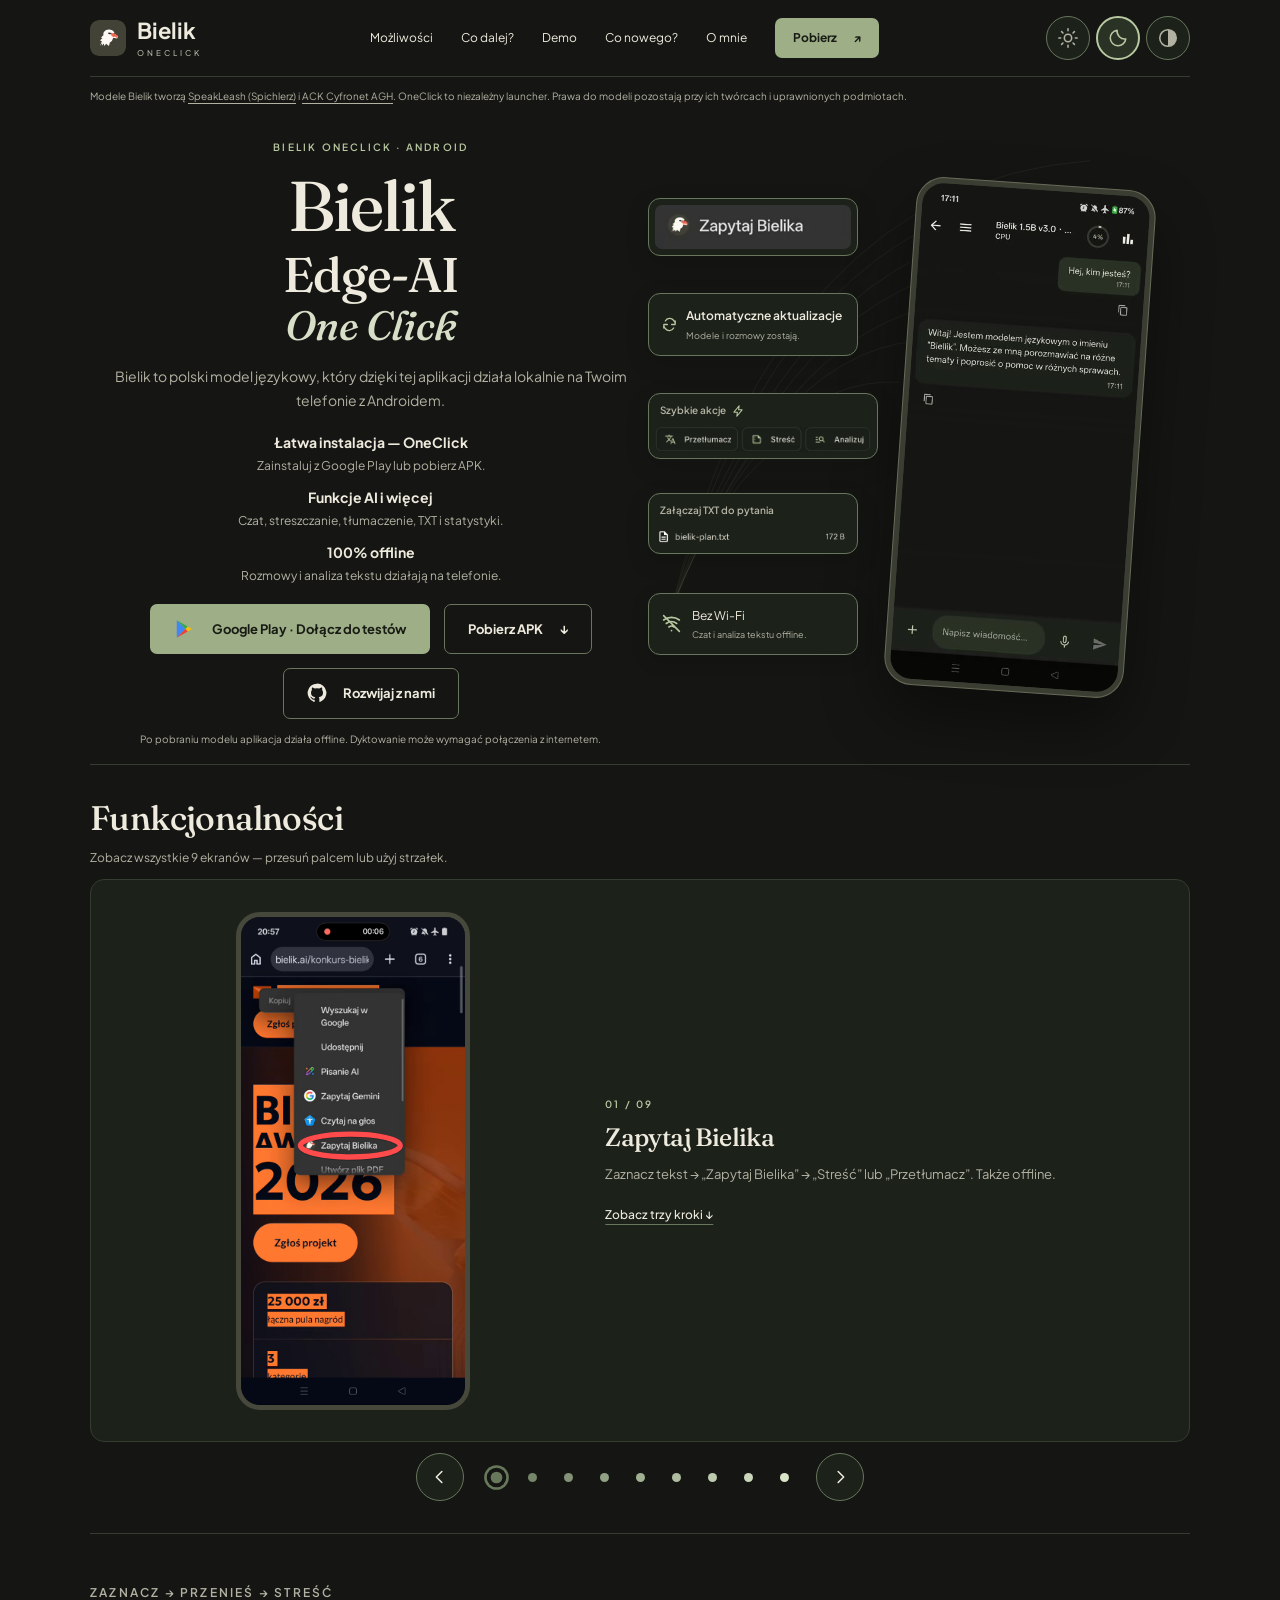
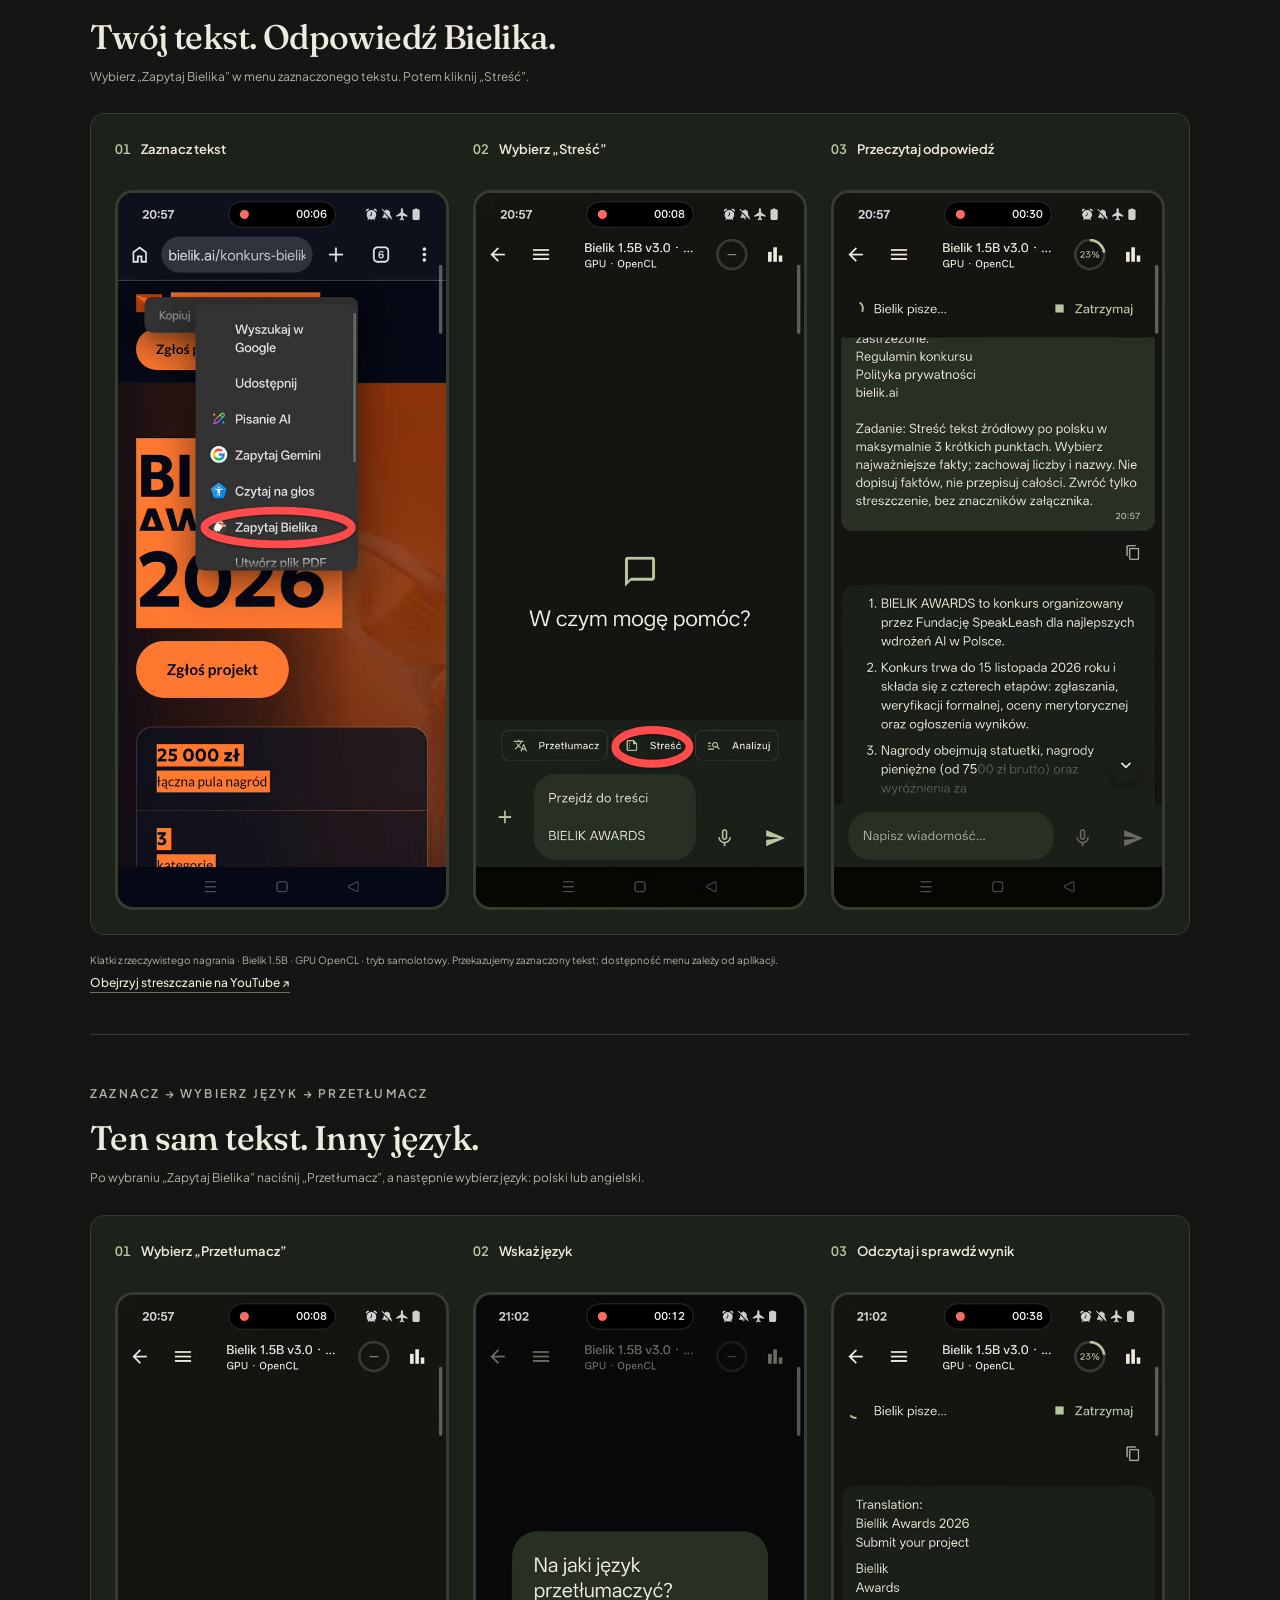
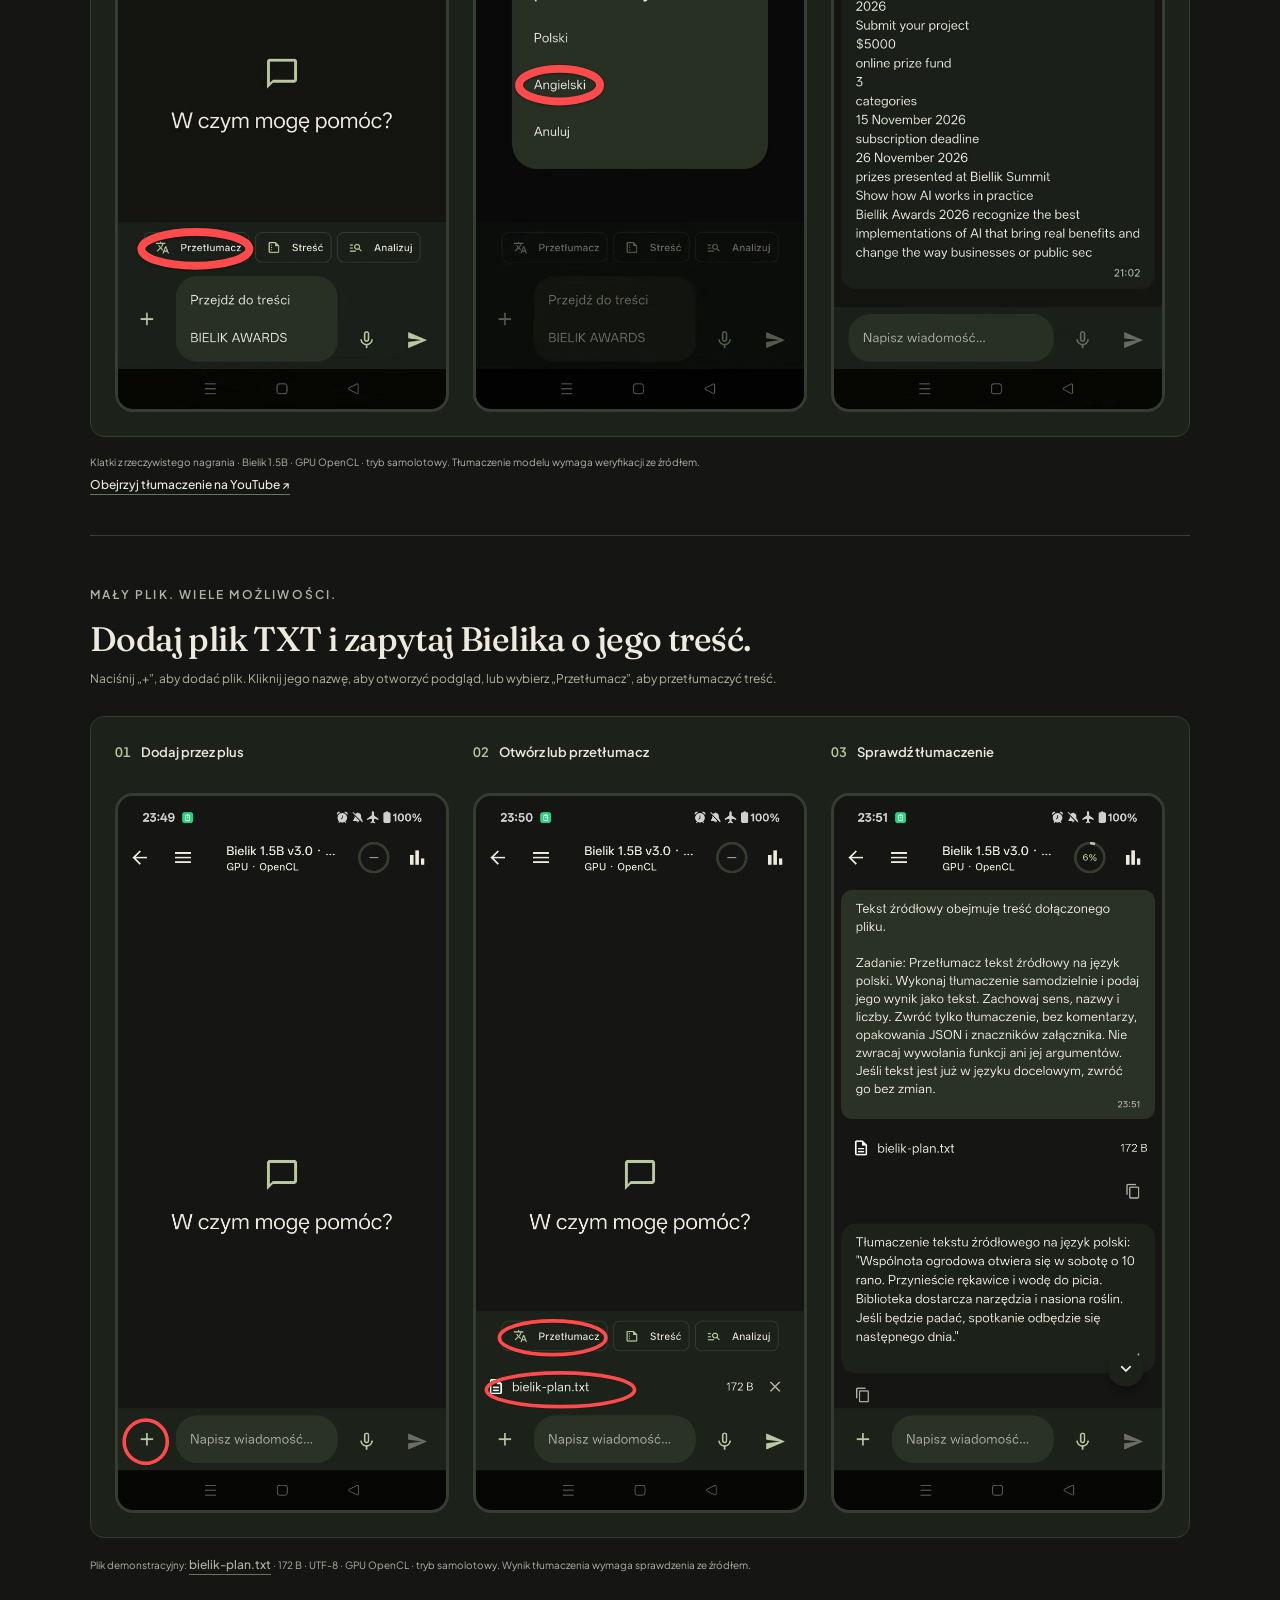
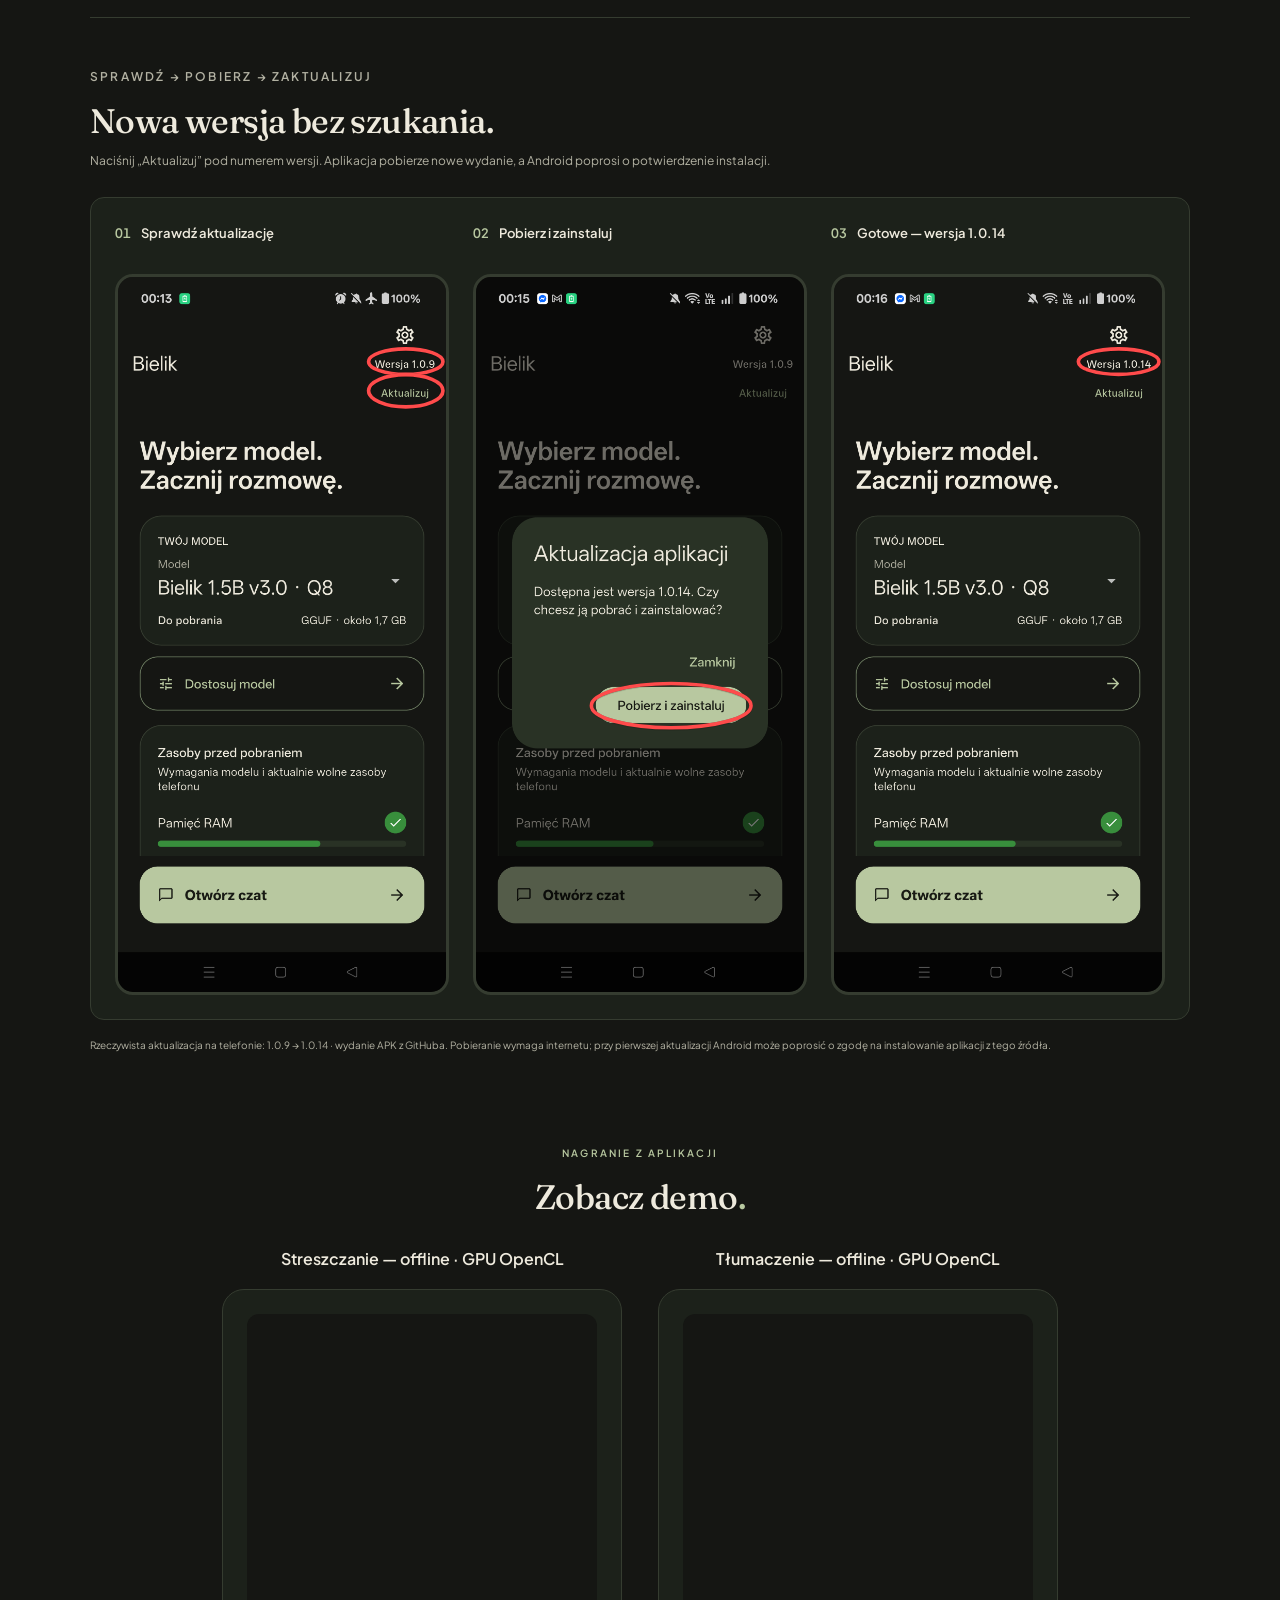
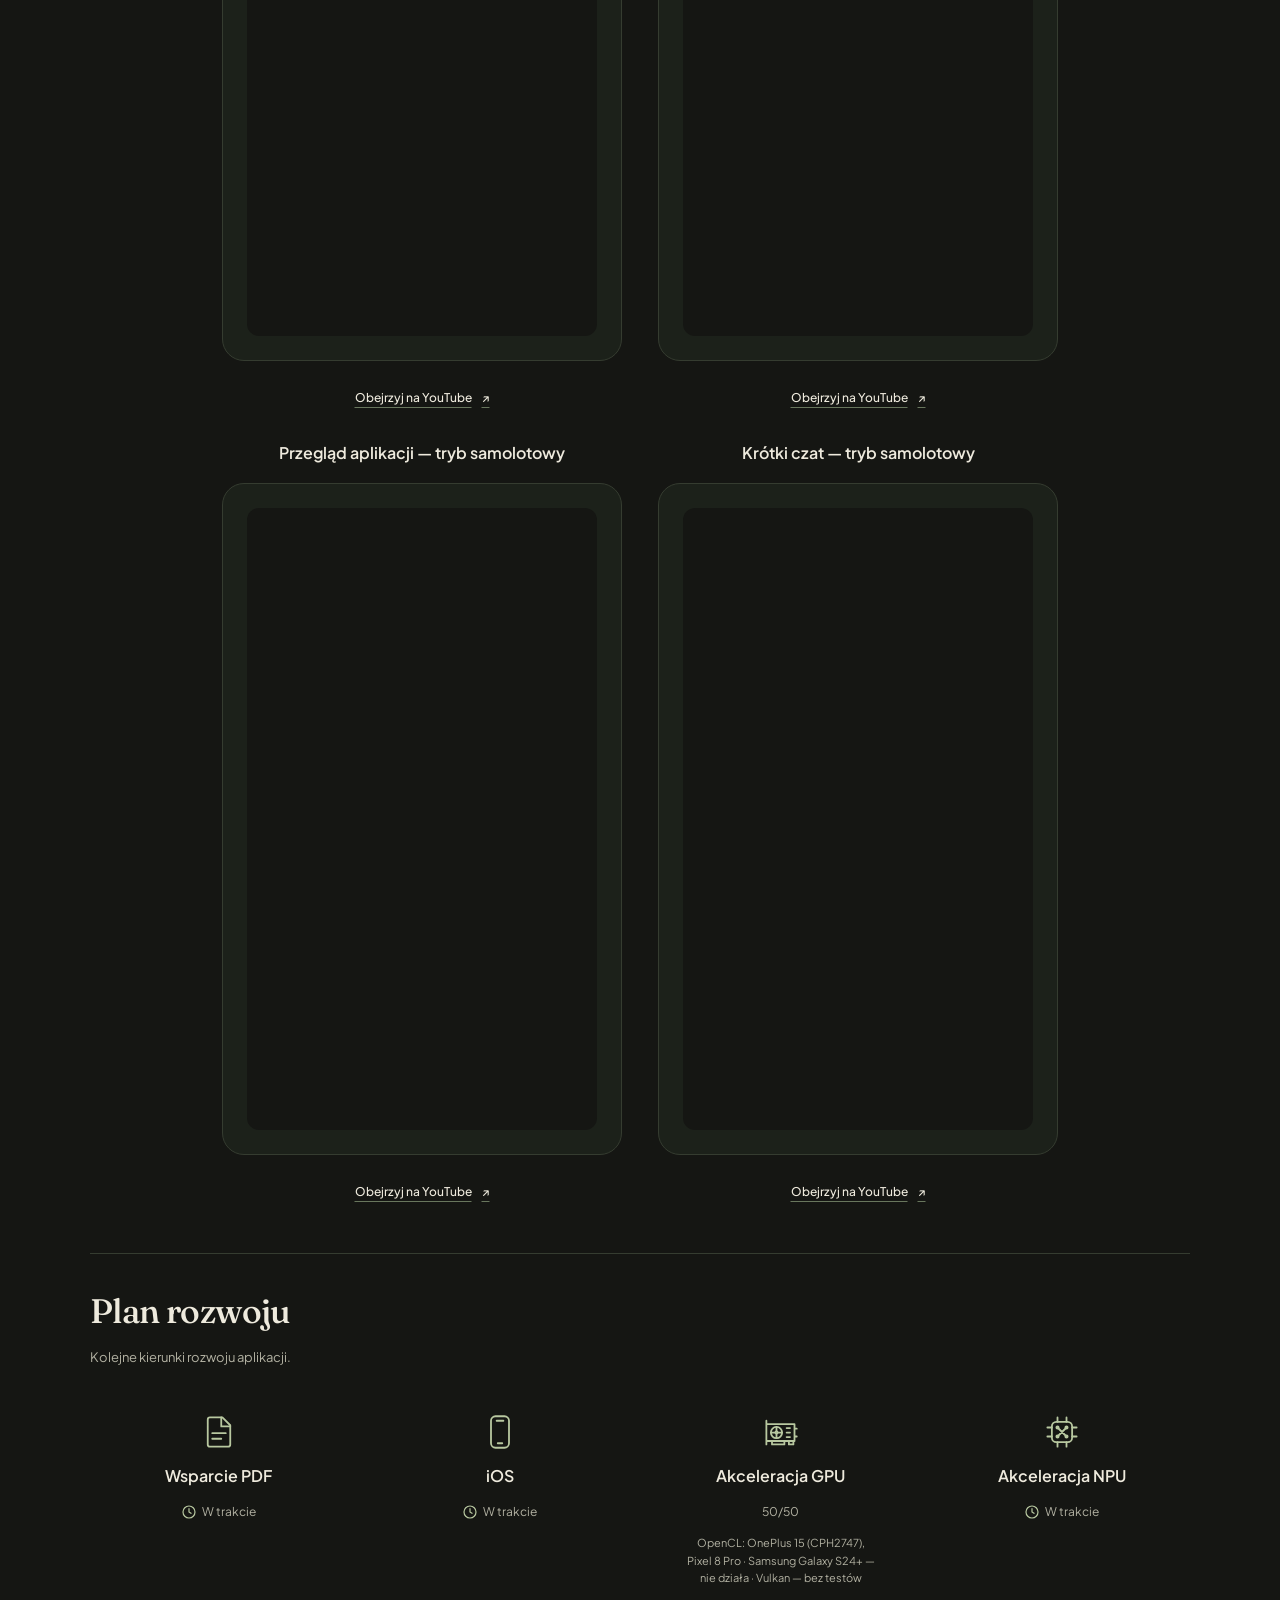
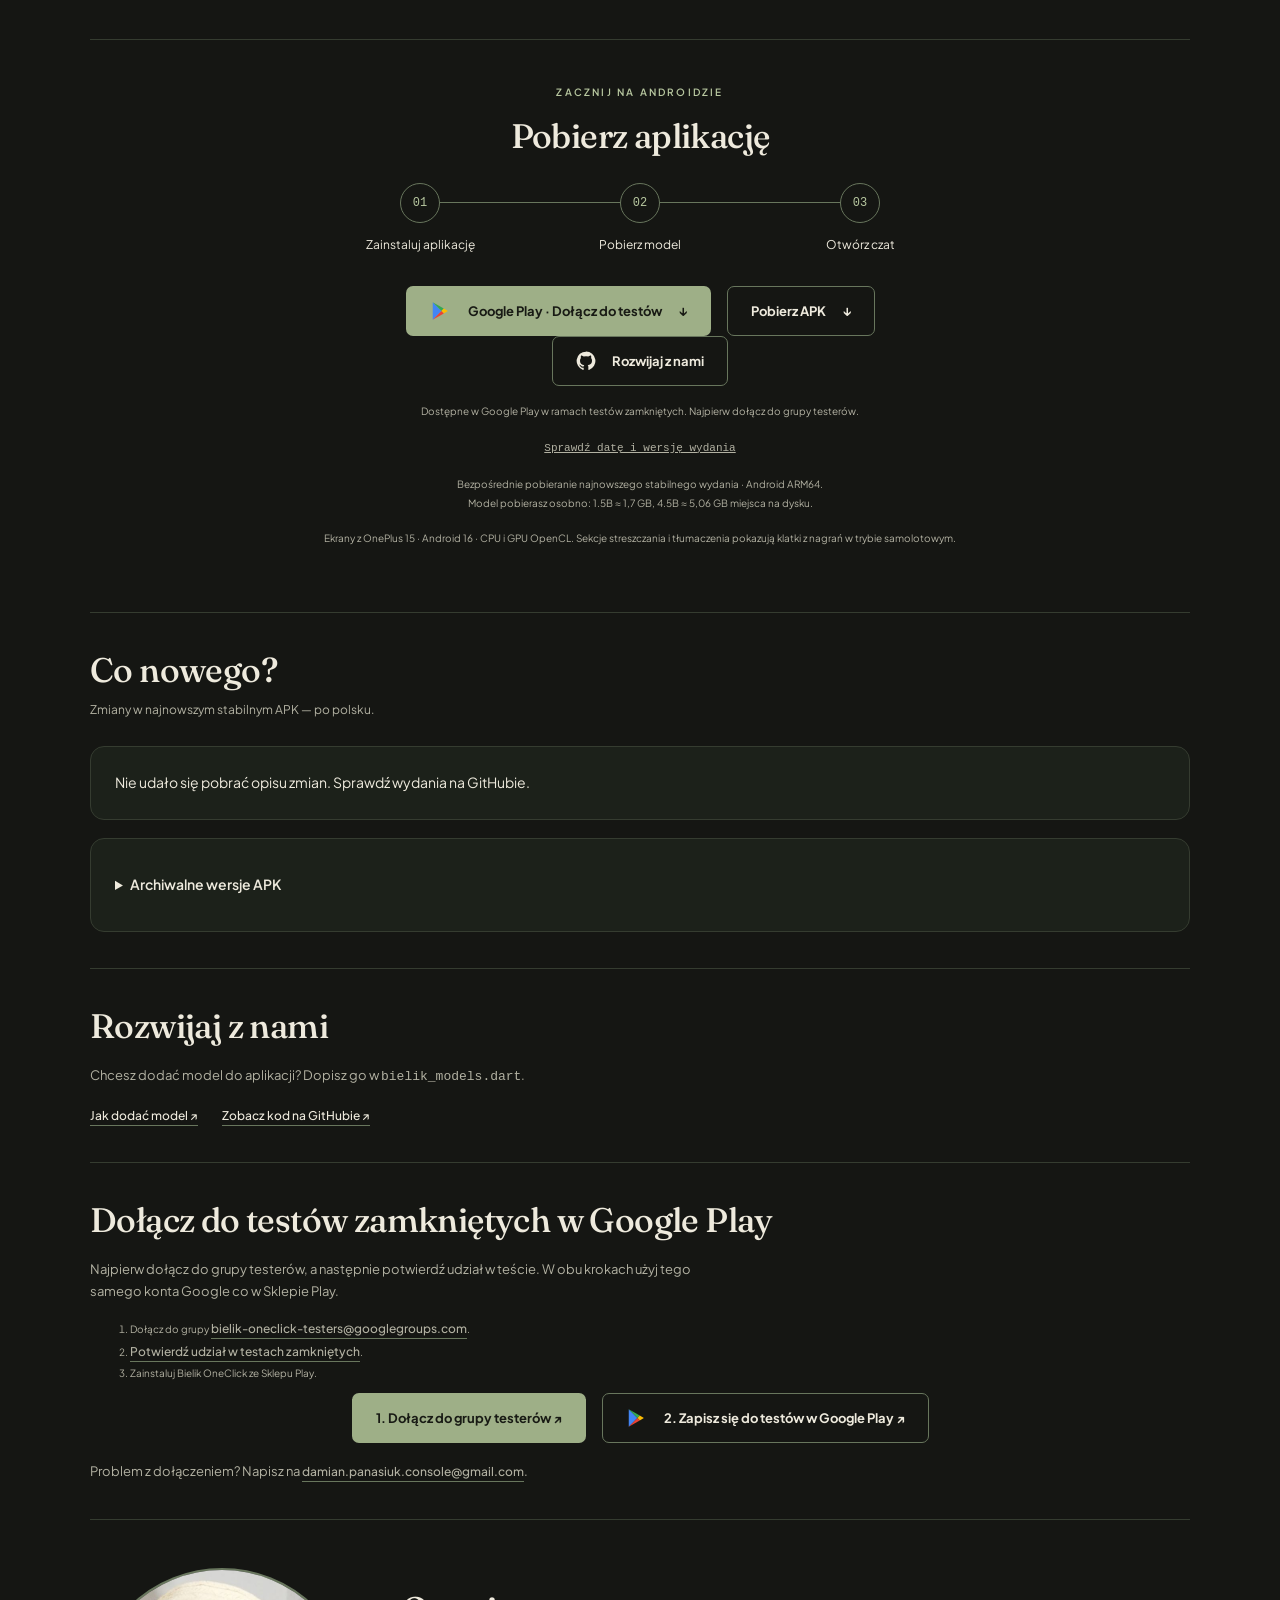
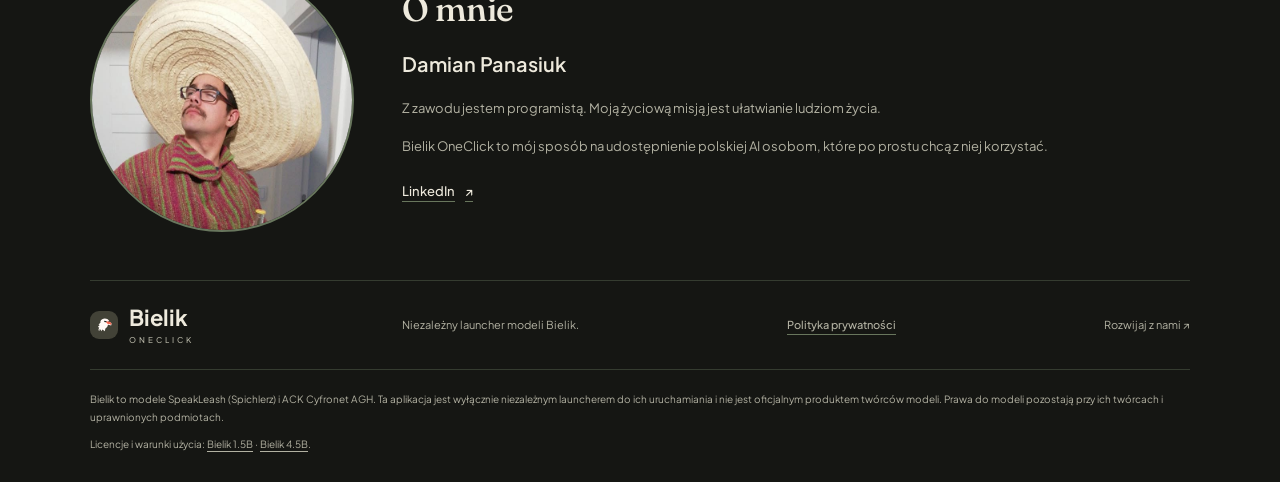
==== commit f2fbd224: "site: correct displayed demo attachment size" ====
--- a/site/index.html
+++ b/site/index.html
@@ -180,7 +180,7 @@
         <figure><figcaption><span>02</span> Otwórz lub przetłumacz</figcaption><span class="annotated-screen"><img src="assets/txt-attached-android.png?v=current-opencl" width="1272" height="2772" loading="lazy" alt="Plik bielik-plan.txt w czacie, przycisk tłumaczenia i klikalna nazwa pliku"><svg class="screen-annotation" viewBox="0 0 1272 2772" aria-hidden="true"><ellipse cx="300" cy="2095" rx="205" ry="65"/><ellipse cx="330" cy="2295" rx="285" ry="65"/></svg></span></figure>
         <figure><figcaption><span>03</span> Sprawdź tłumaczenie</figcaption><img src="assets/txt-translated-android.png?v=current-opencl" width="1272" height="2772" loading="lazy" alt="Rzeczywista odpowiedź Bielika po przetłumaczeniu angielskiego załącznika TXT na polski"></figure>
       </div>
-      <p class="capture-note">Plik demonstracyjny: <button class="text-link text-preview-trigger" type="button" aria-haspopup="dialog" aria-controls="txt-preview">bielik-plan.txt</button> · 165 B · UTF-8 · GPU OpenCL · tryb samolotowy. Wynik tłumaczenia wymaga sprawdzenia ze źródłem.</p>
+      <p class="capture-note">Plik demonstracyjny: <button class="text-link text-preview-trigger" type="button" aria-haspopup="dialog" aria-controls="txt-preview">bielik-plan.txt</button> · 172 B · UTF-8 · GPU OpenCL · tryb samolotowy. Wynik tłumaczenia wymaga sprawdzenia ze źródłem.</p>
     </section>
 
     <section class="ask-flow wrap" id="aktualizacje-aplikacji" aria-labelledby="update-flow-title">
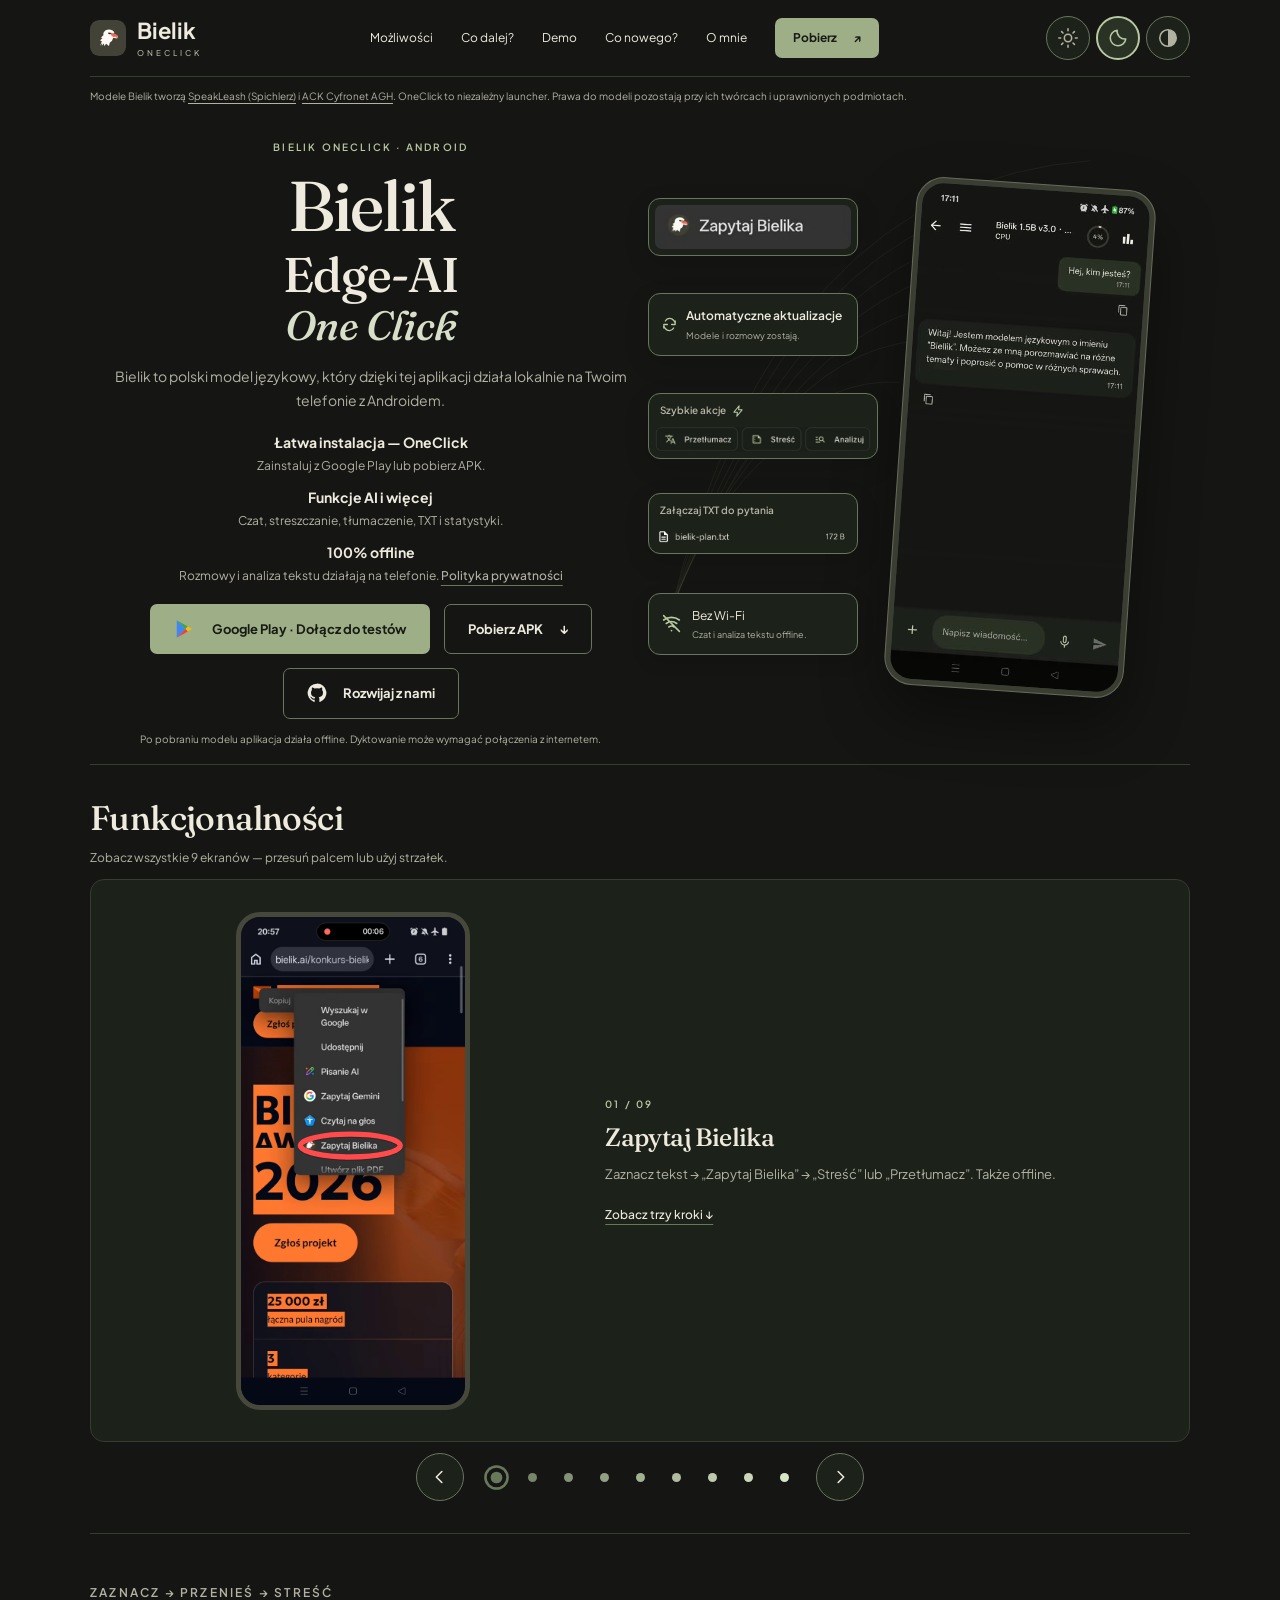
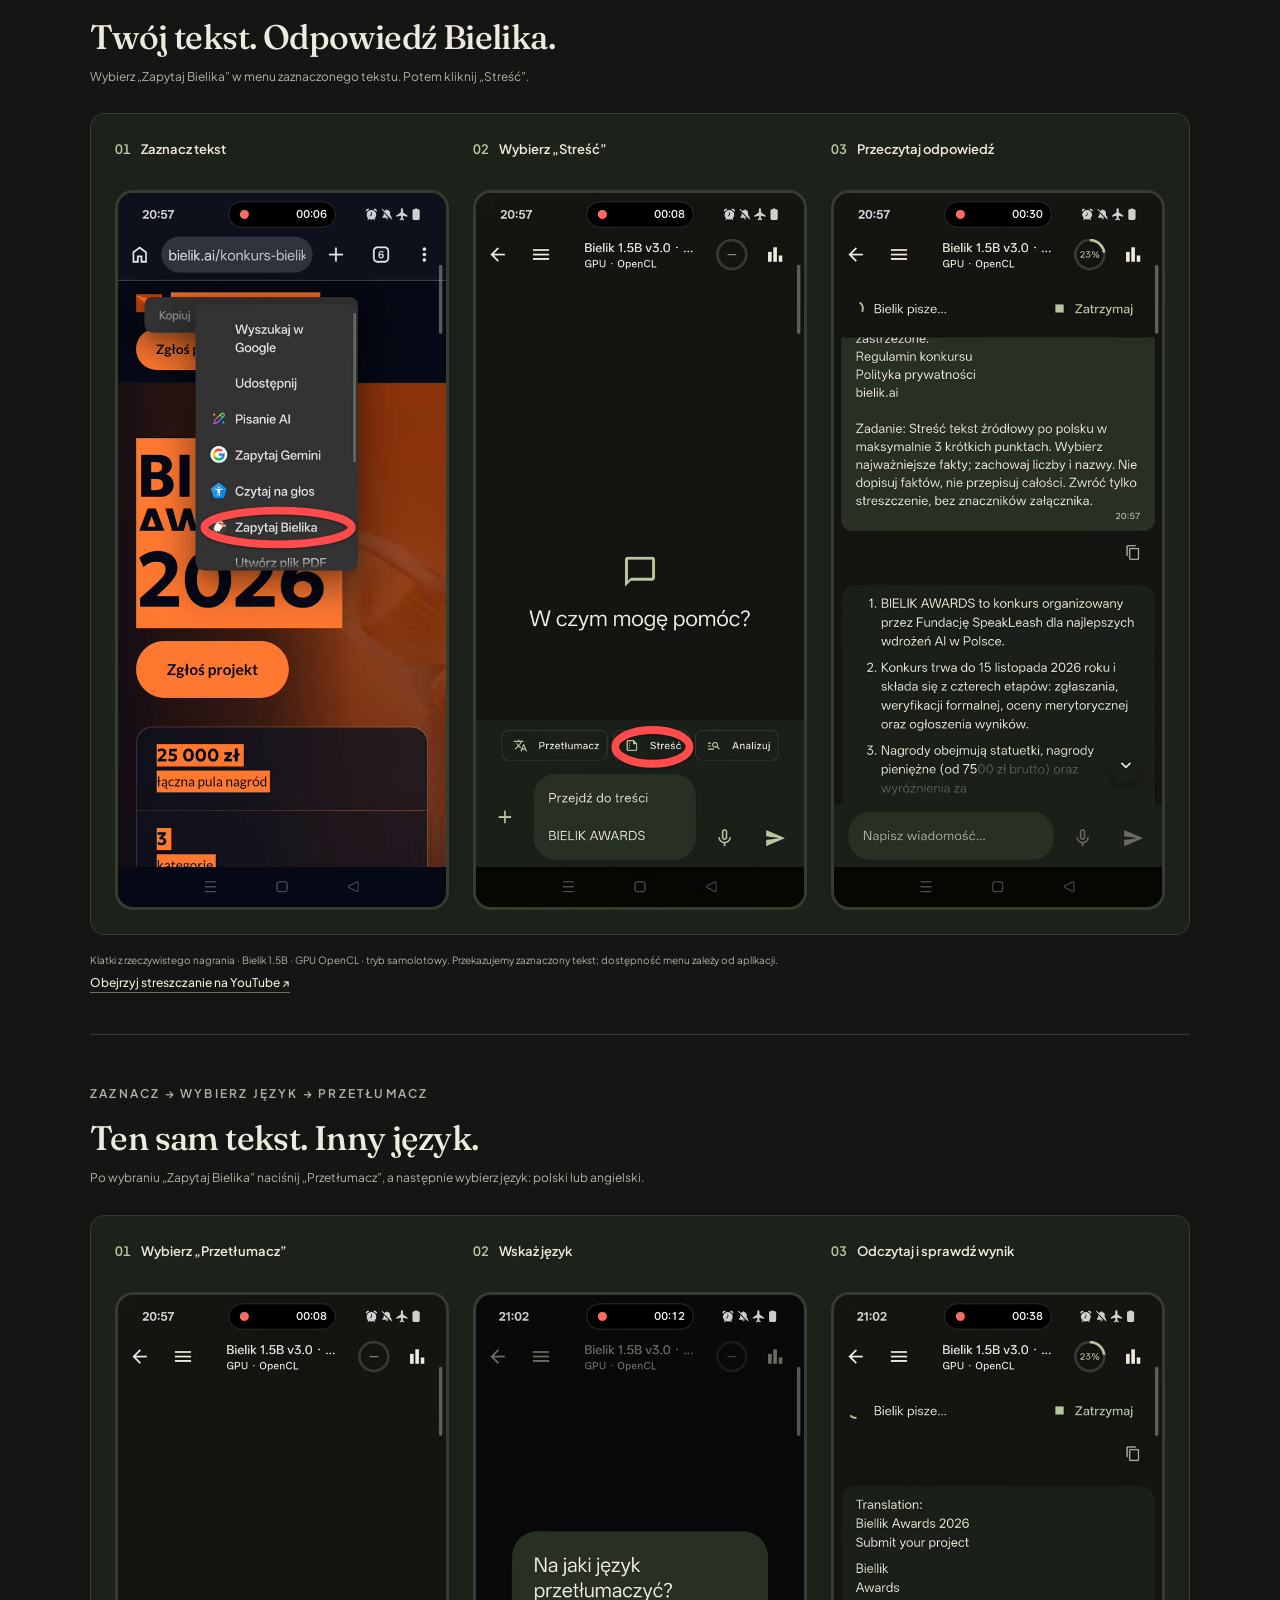
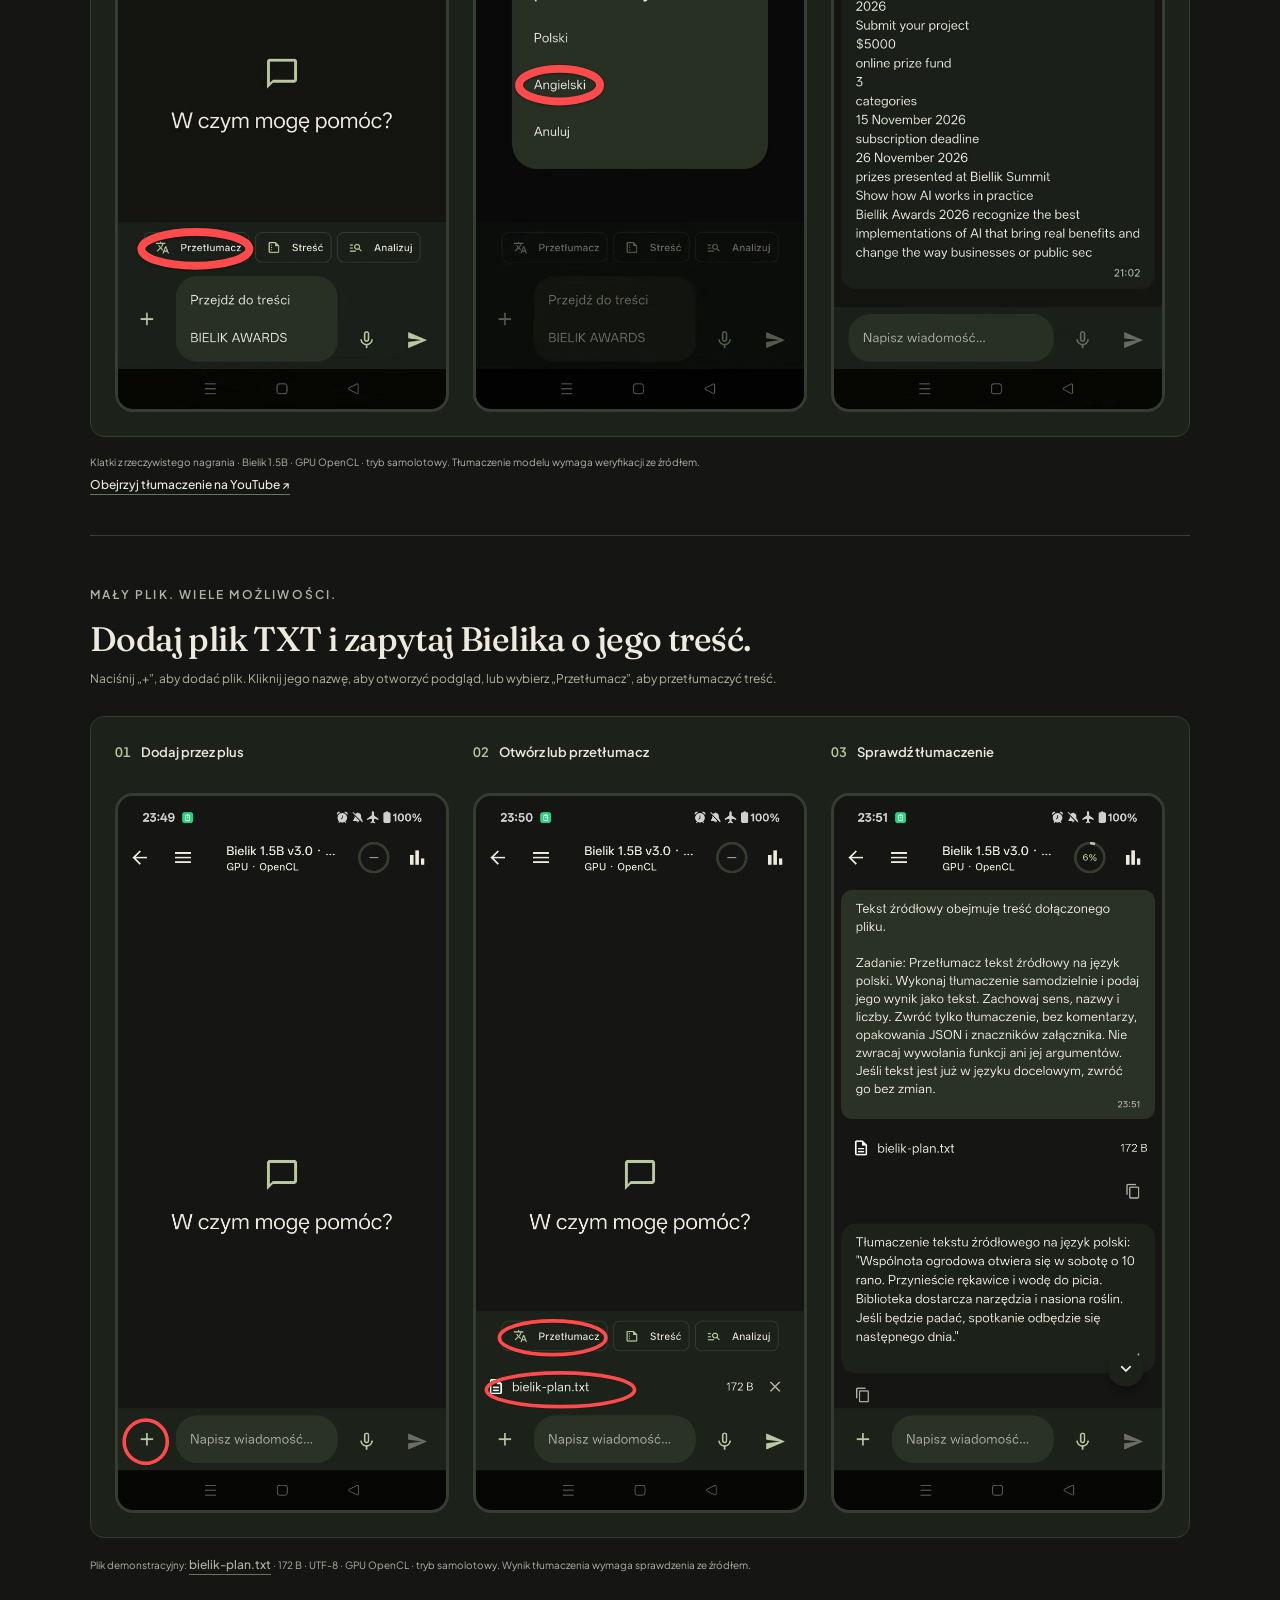
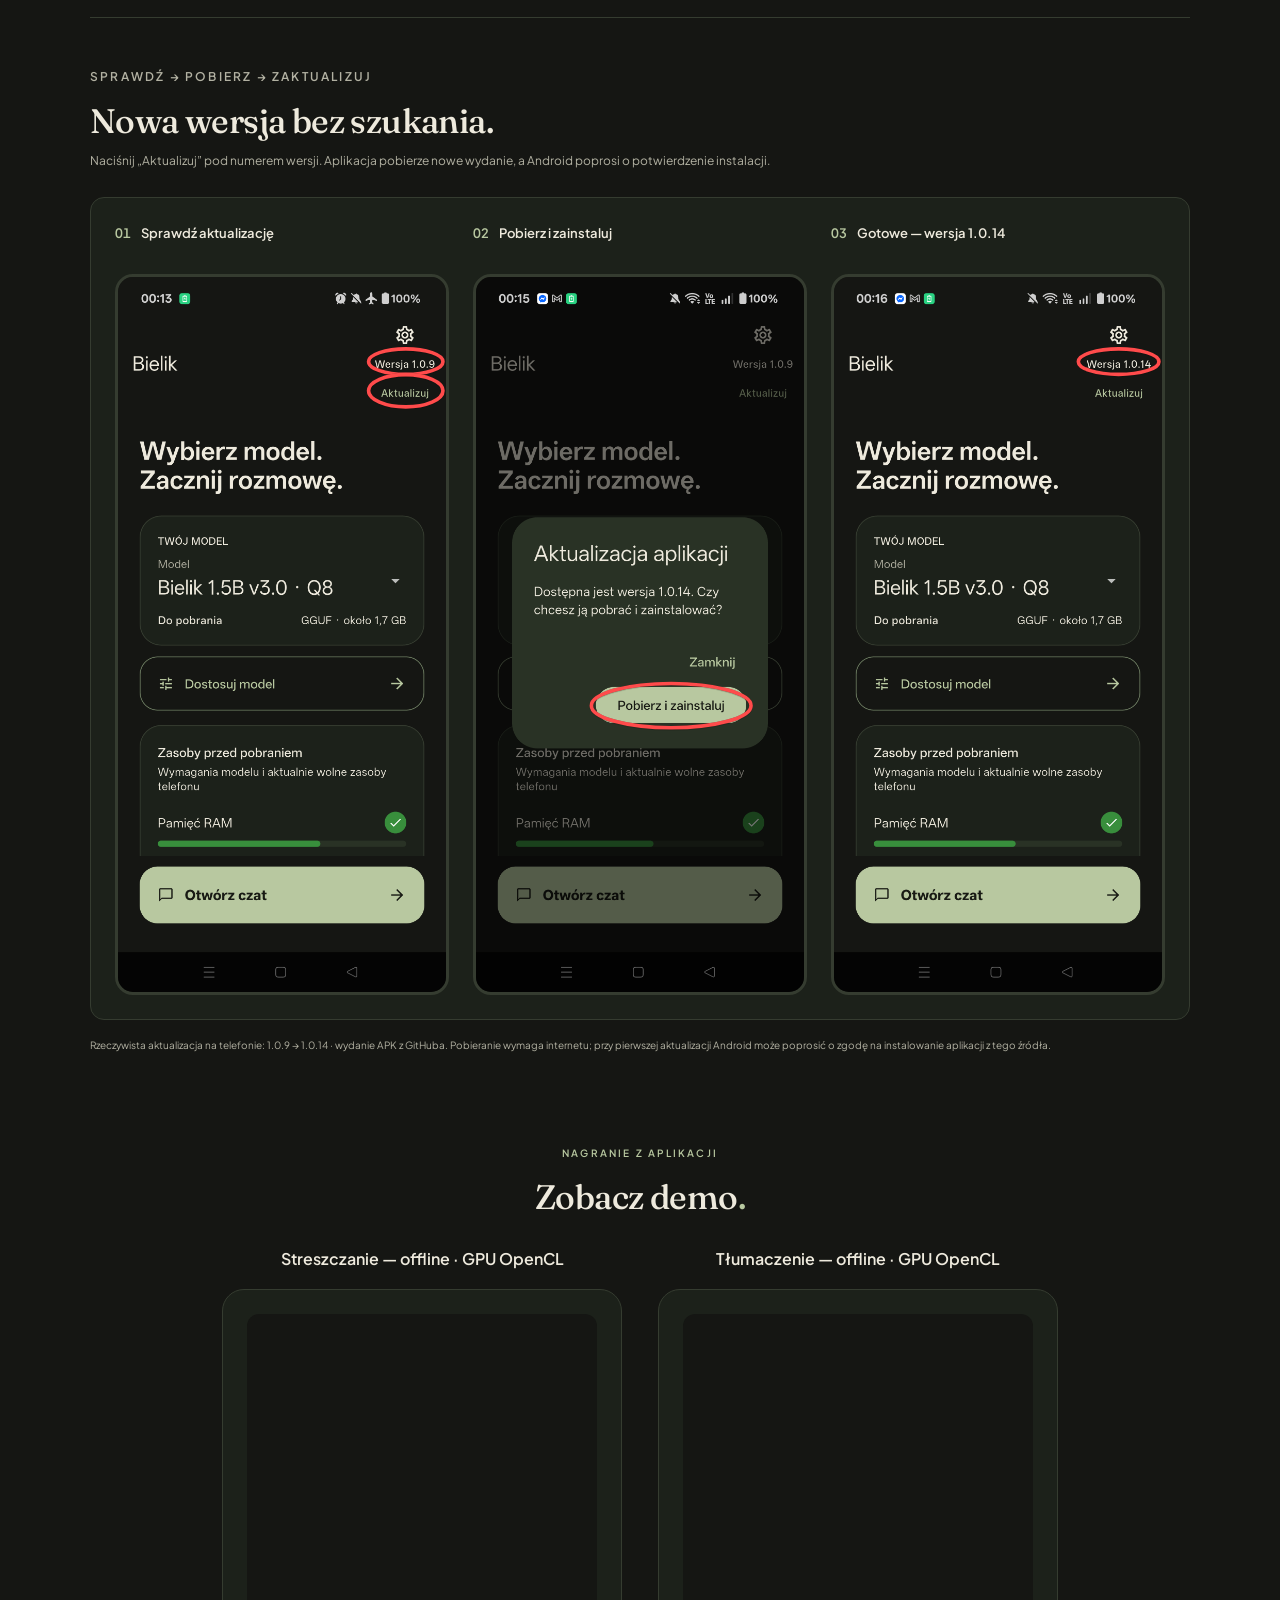
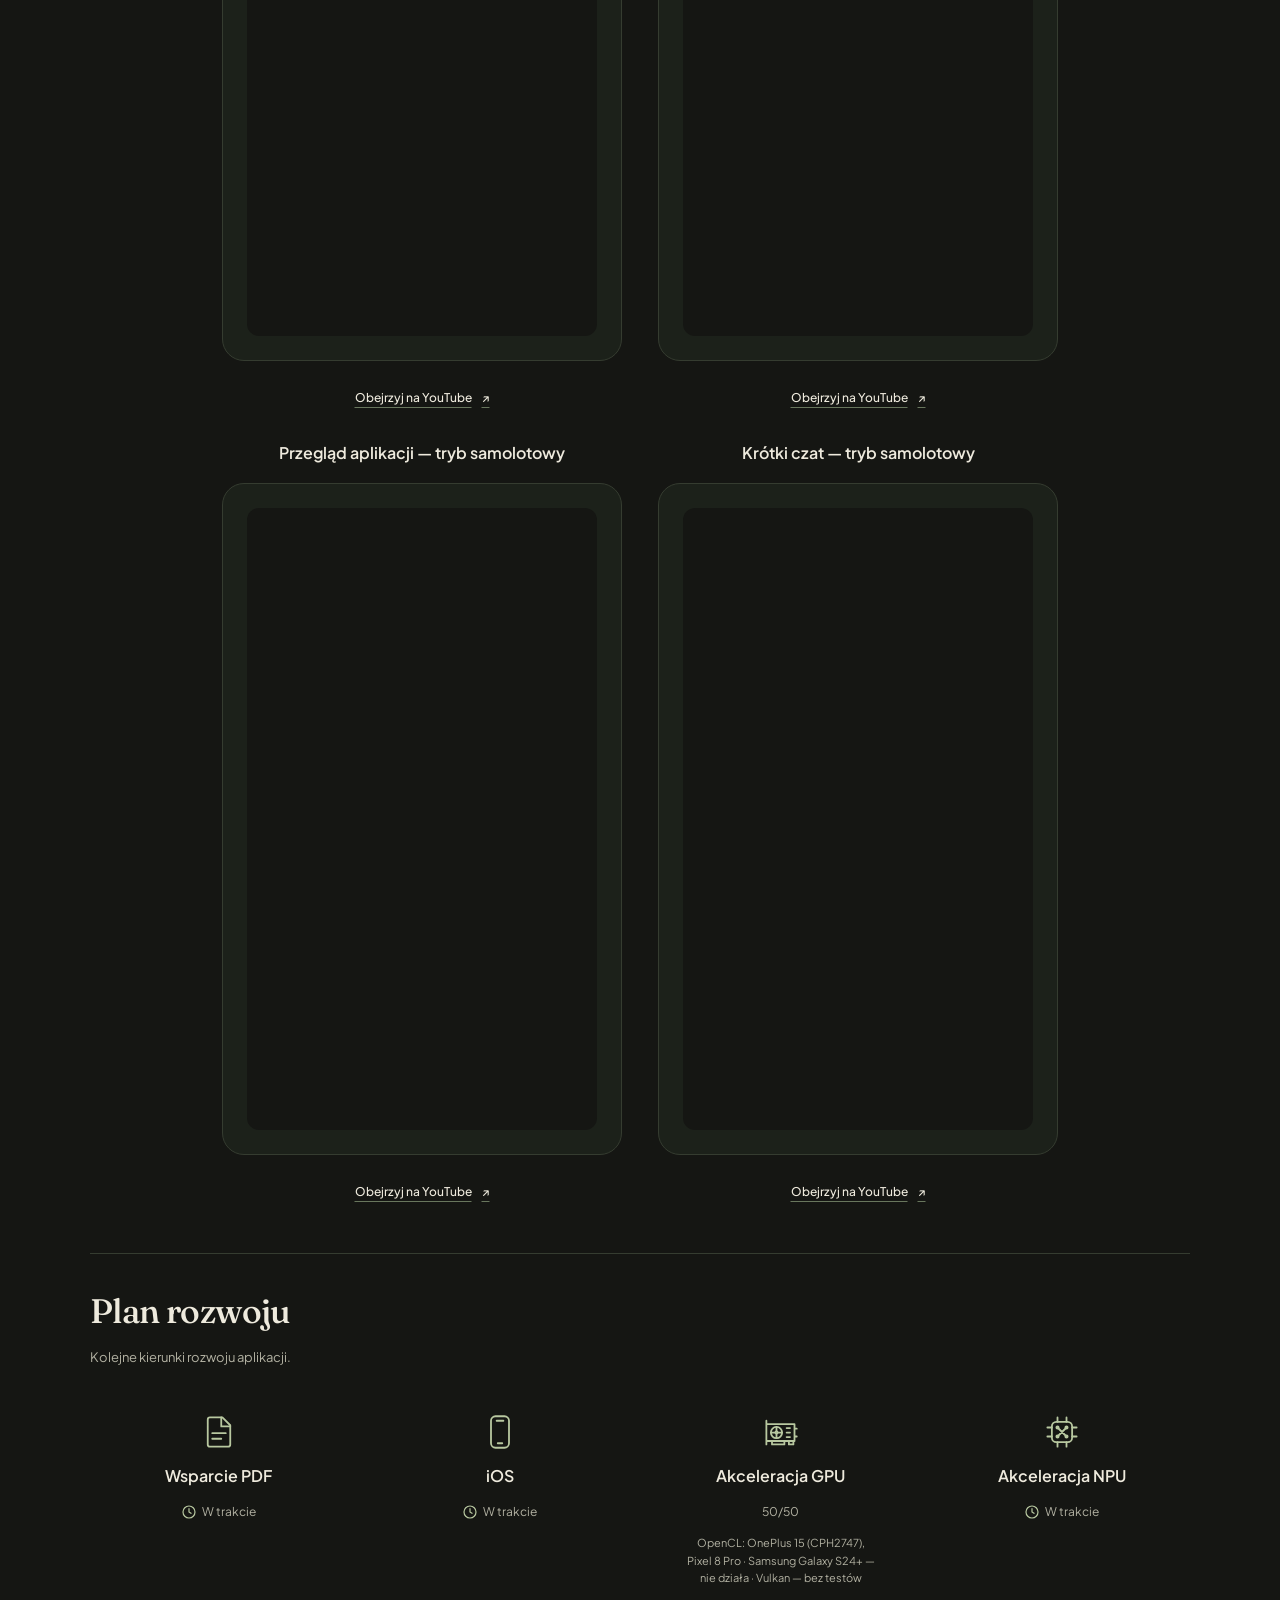
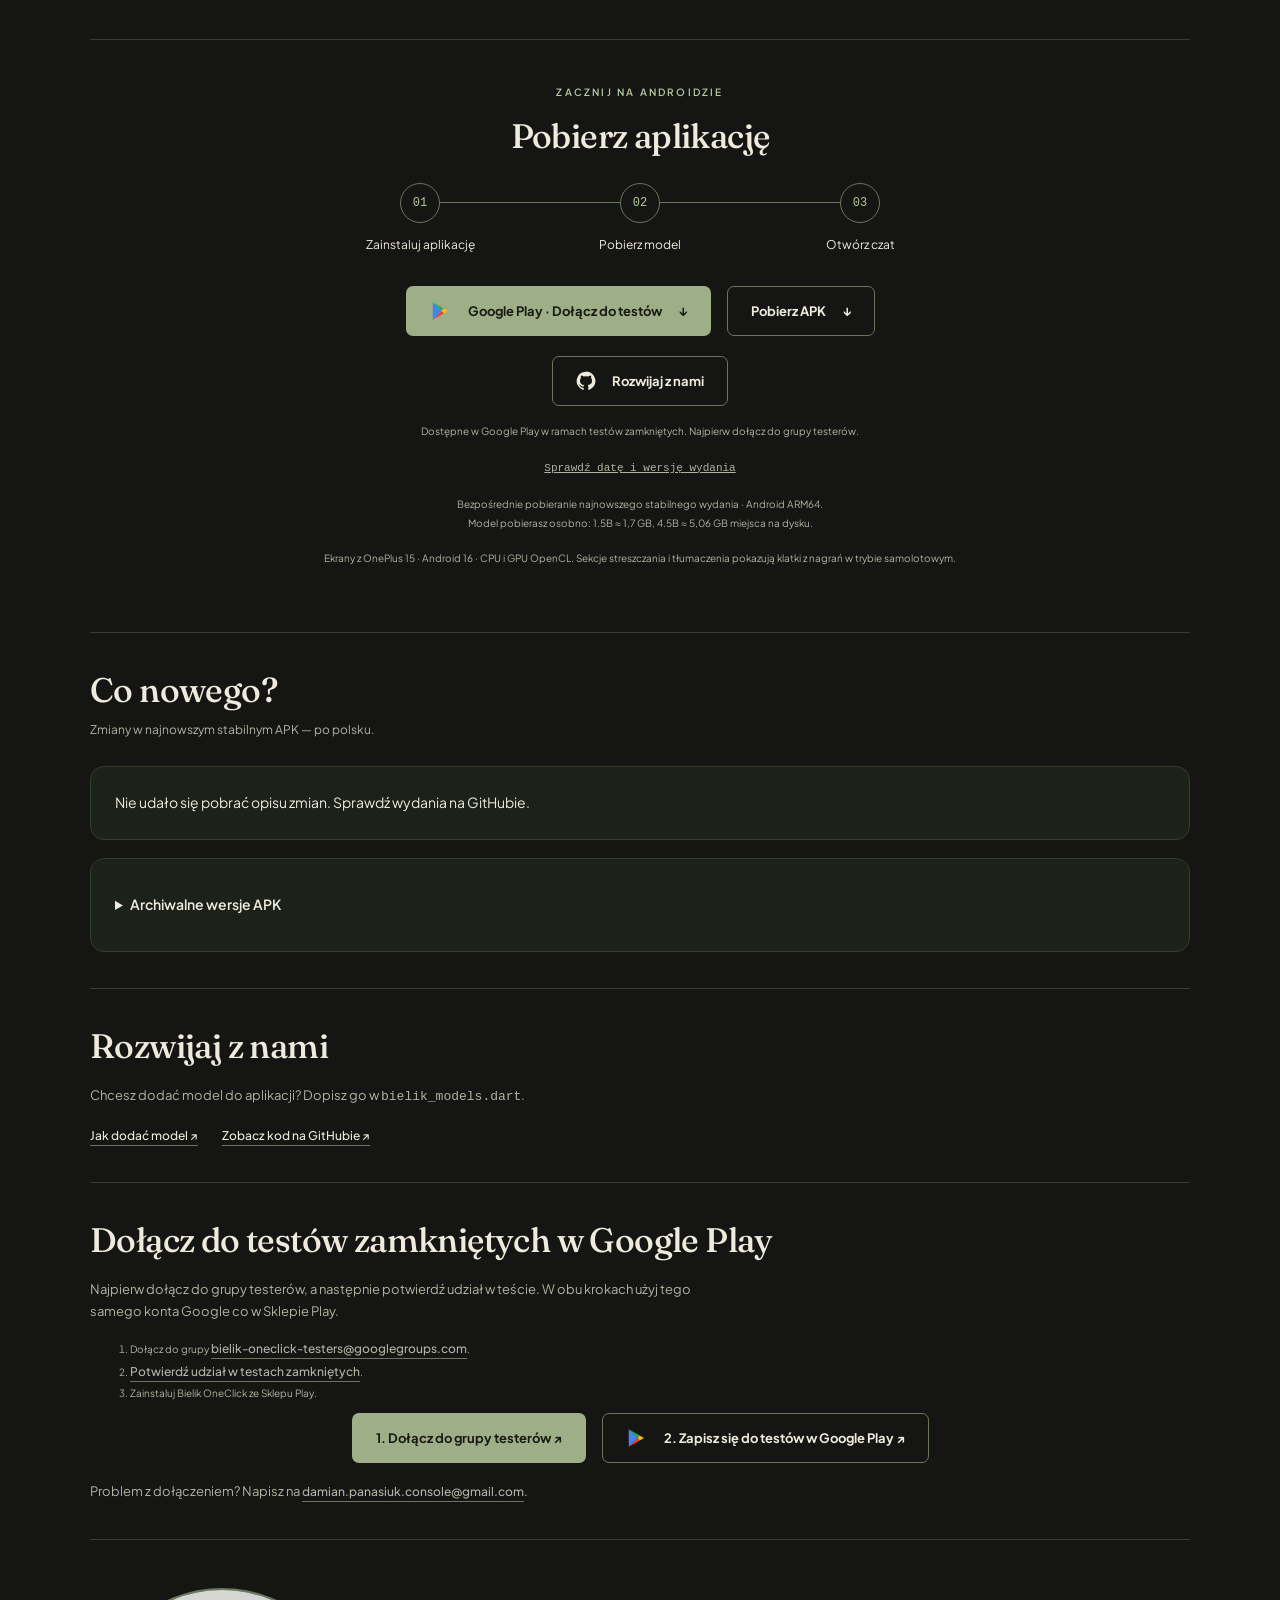
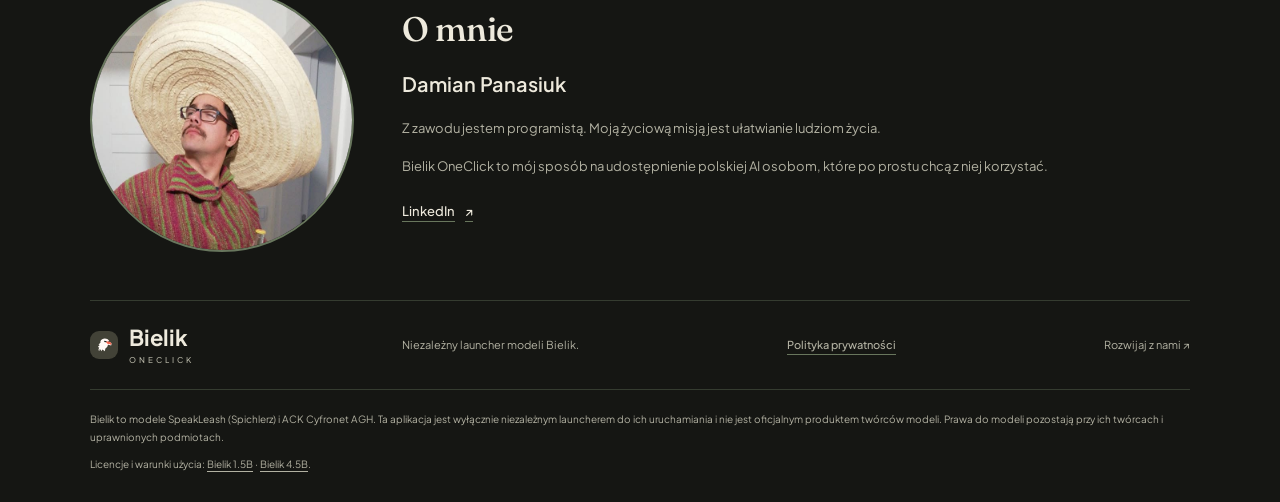
==== commit c664375d: "docs: link privacy policy from offline hero description" ====
--- a/site/index.html
+++ b/site/index.html
@@ -55,7 +55,7 @@
         <ul class="hero-benefits">
           <li><strong>Łatwa instalacja — OneClick</strong><span>Zainstaluj z Google Play lub pobierz APK.</span></li>
           <li><strong>Funkcje AI i więcej</strong><span>Czat, streszczanie, tłumaczenie, TXT i statystyki.</span></li>
-          <li><strong>100% offline</strong><span>Rozmowy i analiza tekstu działają na telefonie.</span></li>
+          <li><strong>100% offline</strong><span>Rozmowy i analiza tekstu działają na telefonie. <a class="text-link" href="privacy.html">Polityka prywatności</a></span></li>
         </ul>
         <div class="hero-actions"><a class="button" href="#testy-google-play"><svg viewBox="0 0 24 24" width="22" height="22" aria-hidden="true" focusable="false"><path fill="#4285F4" d="M3 2.5v19L12.5 12Z"/><path fill="#34A853" d="m3 2.5 12 6.9-2.5 2.6Z"/><path fill="#FBBC04" d="m15 9.4 4.5 2.6-4.5 2.6-2.5-2.6Z"/><path fill="#EA4335" d="m3 21.5 12-6.9-2.5-2.6Z"/></svg><span>Google Play · Dołącz do testów</span></a><a class="button button-outline" href="#pobierz">Pobierz APK <span aria-hidden="true">↓</span></a><a class="button button-outline" href="https://github.com/GHRik/bielik_oneclick_launcher" aria-label="Rozwijaj z nami — repozytorium GitHub"><svg viewBox="0 0 24 24" width="20" height="20" fill="currentColor" aria-hidden="true" focusable="false"><path d="M12 .75a11.25 11.25 0 0 0-3.56 21.92c.56.1.77-.24.77-.54v-2.1c-3.13.68-3.79-1.33-3.79-1.33-.51-1.3-1.25-1.65-1.25-1.65-1.02-.7.08-.69.08-.69 1.13.08 1.73 1.16 1.73 1.16 1 1.72 2.63 1.22 3.27.93.1-.73.39-1.22.71-1.5-2.5-.28-5.13-1.25-5.13-5.56 0-1.23.44-2.23 1.16-3.02-.12-.29-.5-1.43.11-2.98 0 0 .95-.3 3.1 1.15a10.8 10.8 0 0 1 5.63 0c2.15-1.45 3.1-1.15 3.1-1.15.61 1.55.23 2.69.11 2.98.72.79 1.16 1.79 1.16 3.02 0 4.32-2.63 5.27-5.14 5.55.4.35.76 1.04.76 2.1v3.1c0 .3.2.65.77.54A11.25 11.25 0 0 0 12 .75Z"/></svg><span>Rozwijaj z nami</span></a></div>
         <p class="hero-offline-note">Po pobraniu modelu aplikacja działa offline. Dyktowanie może wymagać połączenia z internetem.</p>
--- a/site/styles.css
+++ b/site/styles.css
@@ -219,6 +219,7 @@
 .download-steps li:last-child::before{right:50%}
 .download-steps span{position:relative;display:grid;place-items:center;width:40px;height:40px;border:1px solid var(--strong-line);border-radius:50%;color:var(--accent);background:var(--paper);font:12px ui-monospace,Consolas,monospace}
 .download-actions{display:flex;justify-content:center;align-items:center;flex-wrap:wrap;gap:16px}
+.download-actions + .download-actions{margin-top:20px}
 .release-info{font:11px/1.8 ui-monospace,Consolas,monospace;color:var(--muted);margin-top:18px;overflow-wrap:anywhere}
 .release-info a{text-decoration:underline}
 .download-note,.capture-note{font-size:10px;color:var(--muted);margin-top:16px;line-height:1.9}
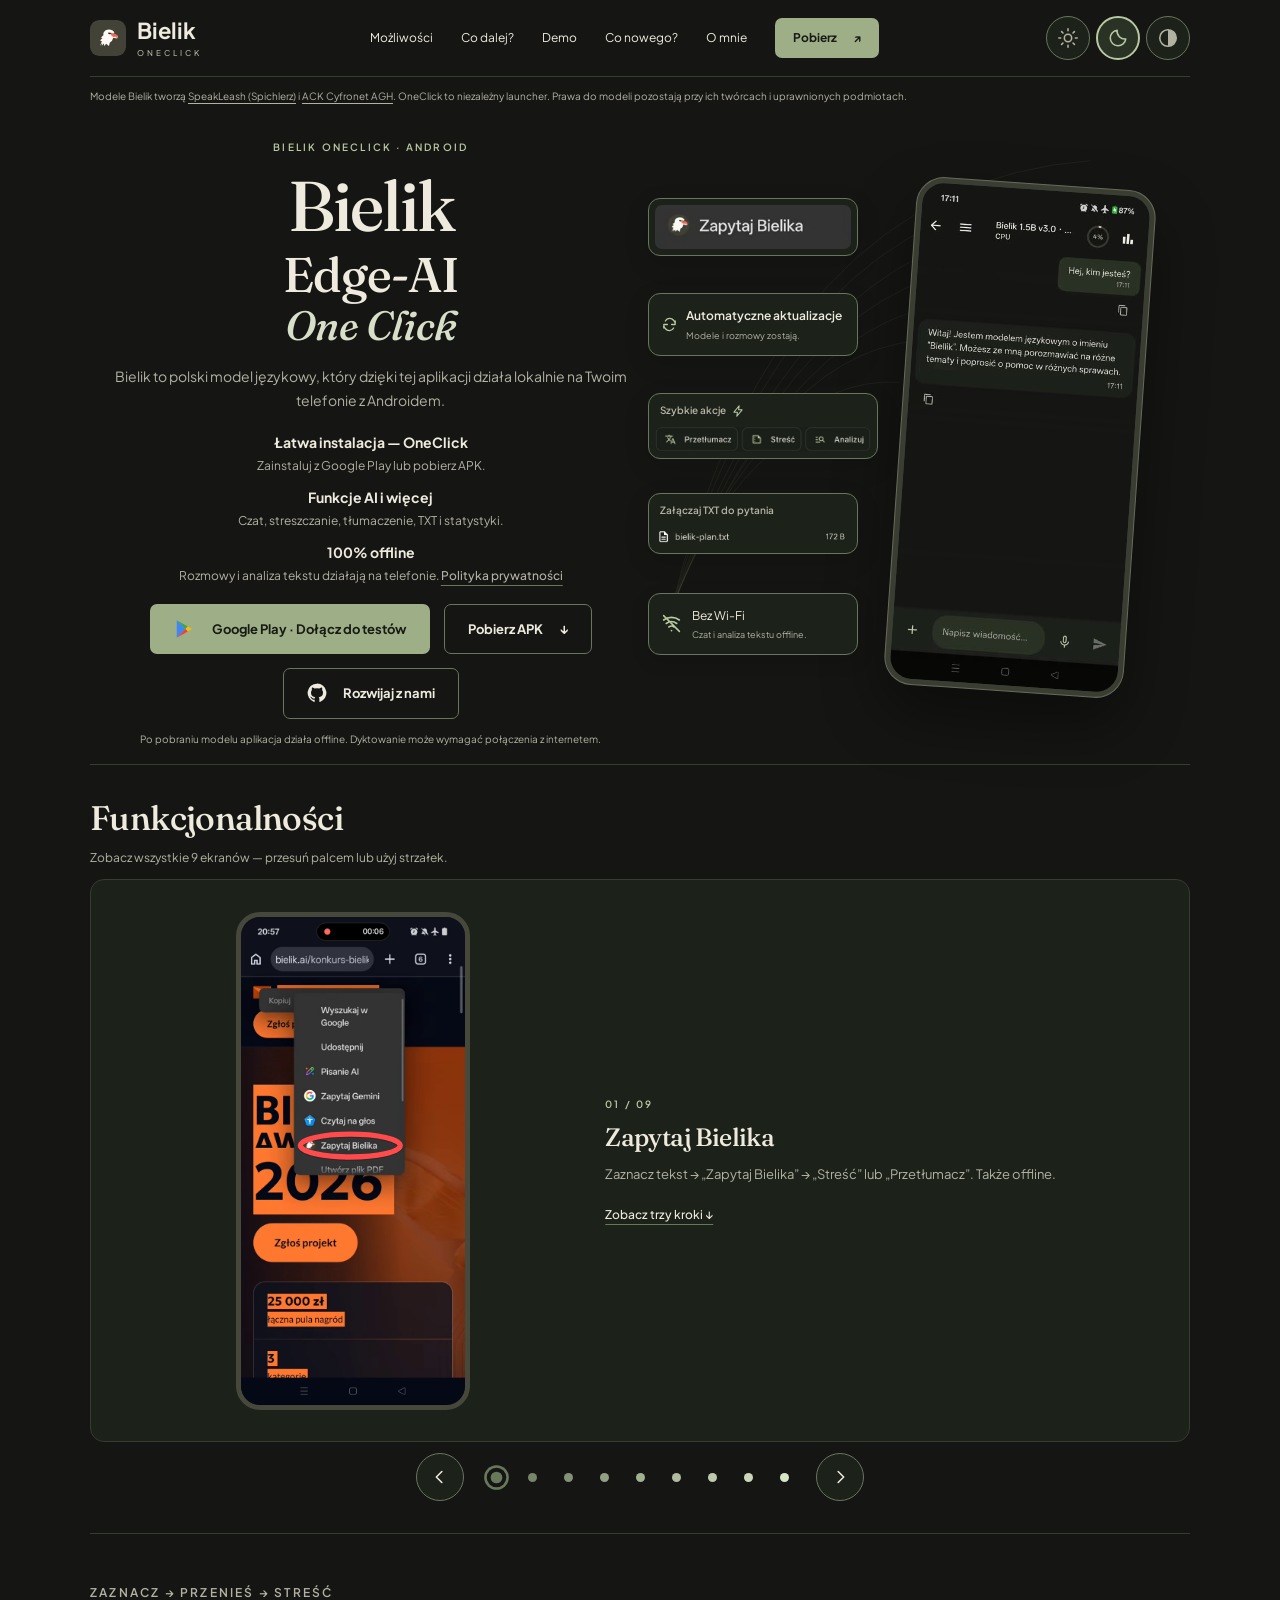
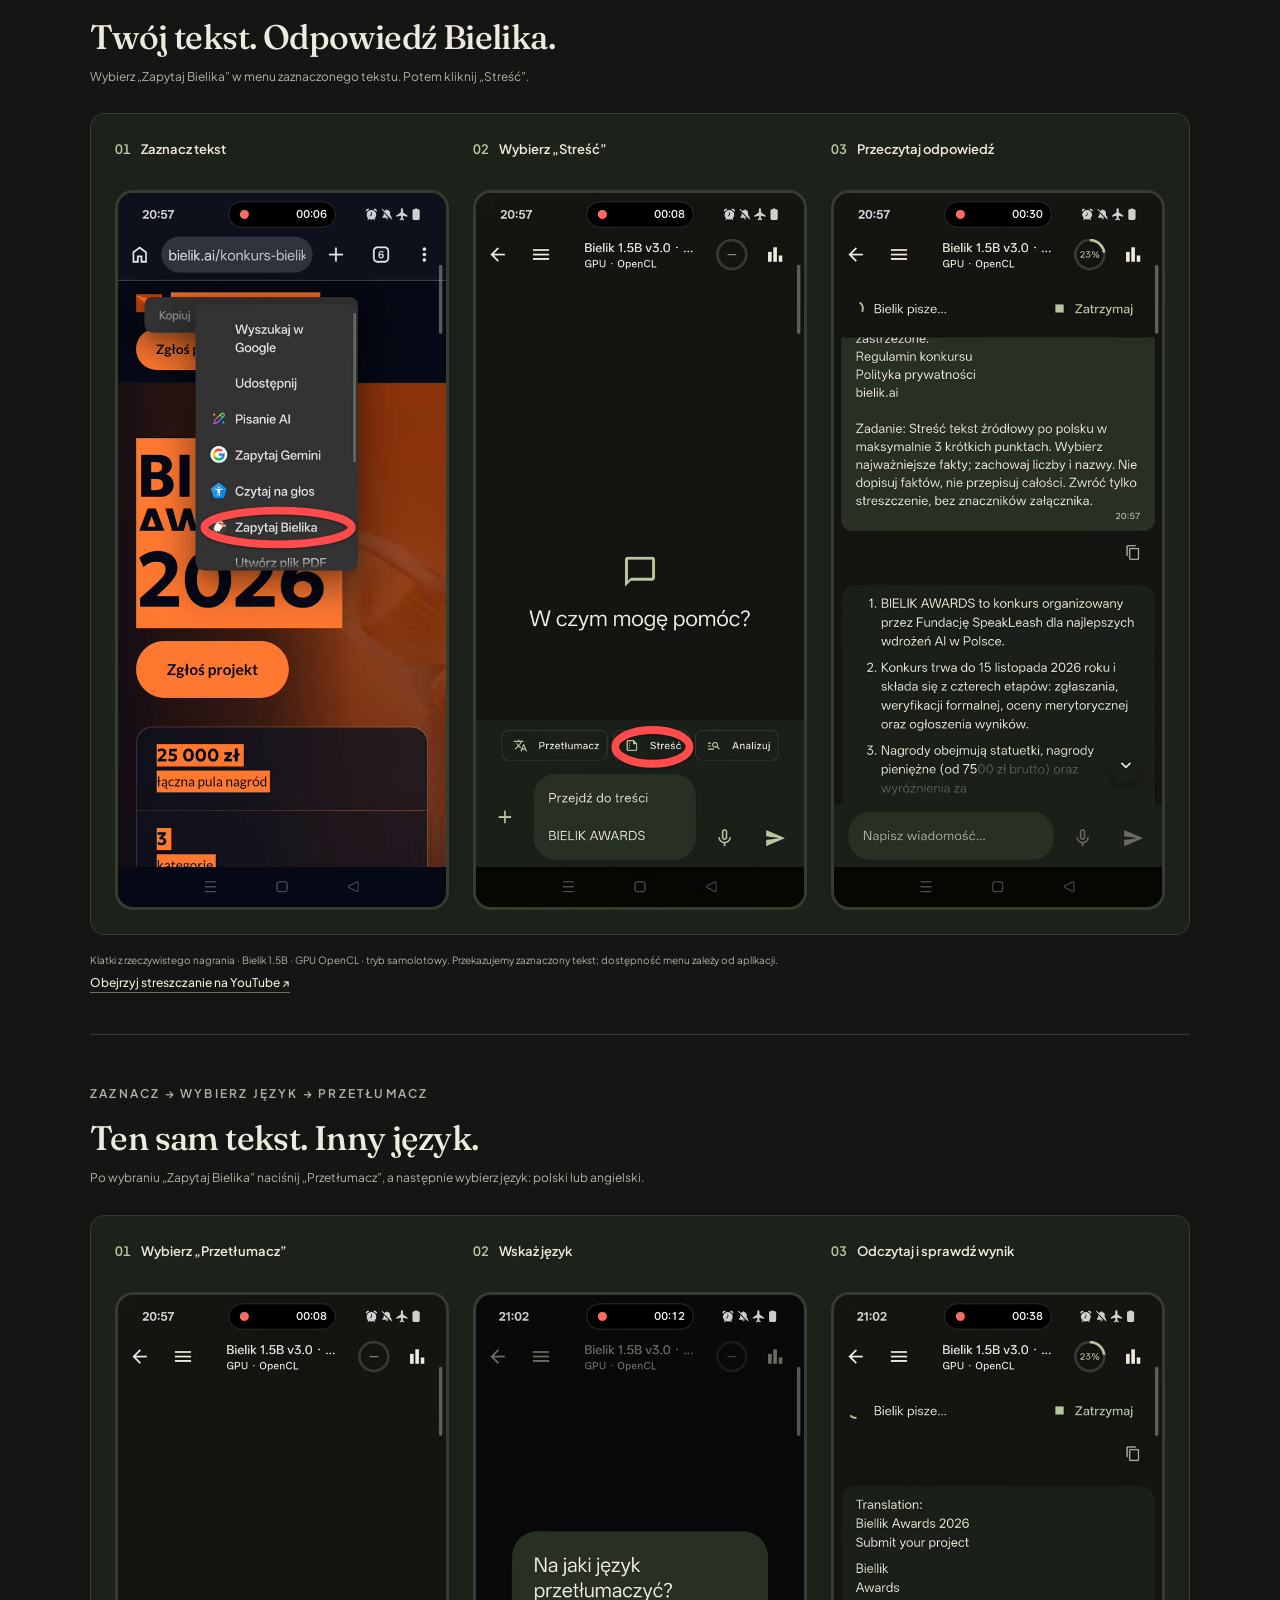
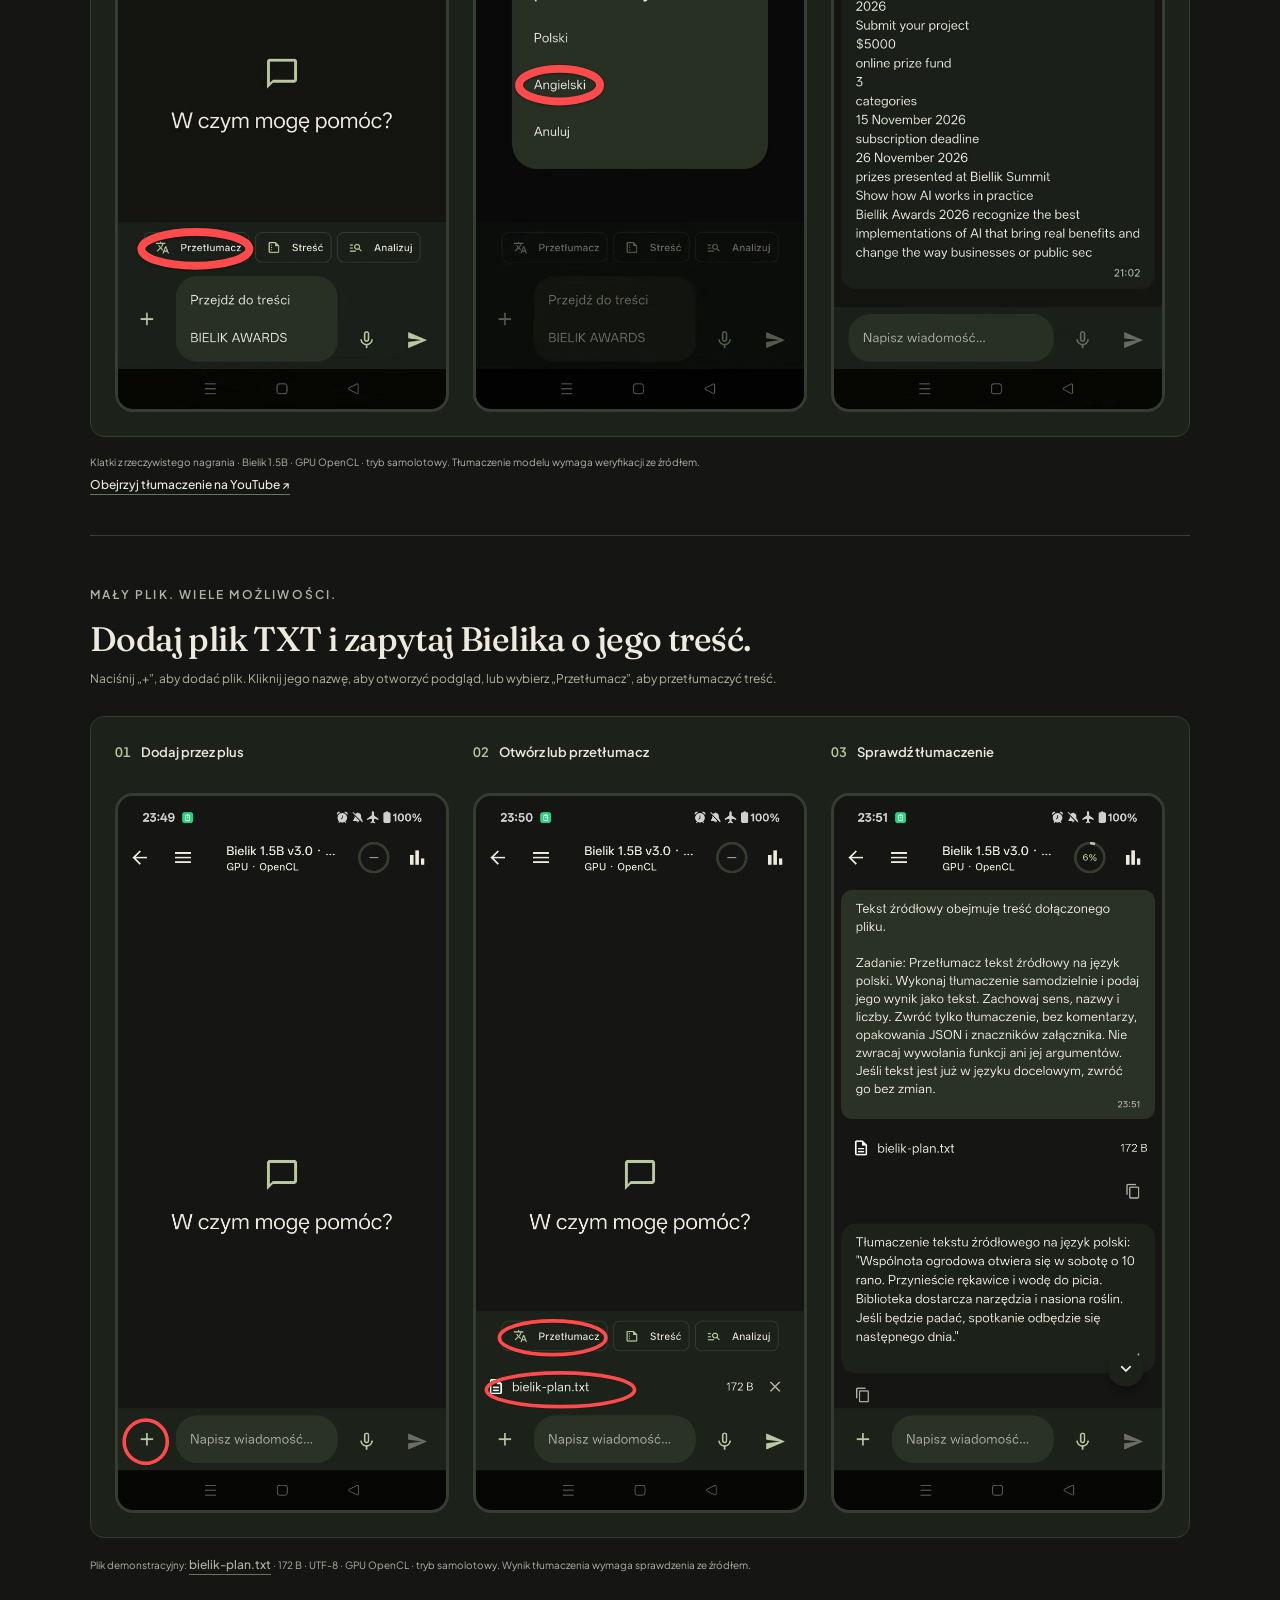
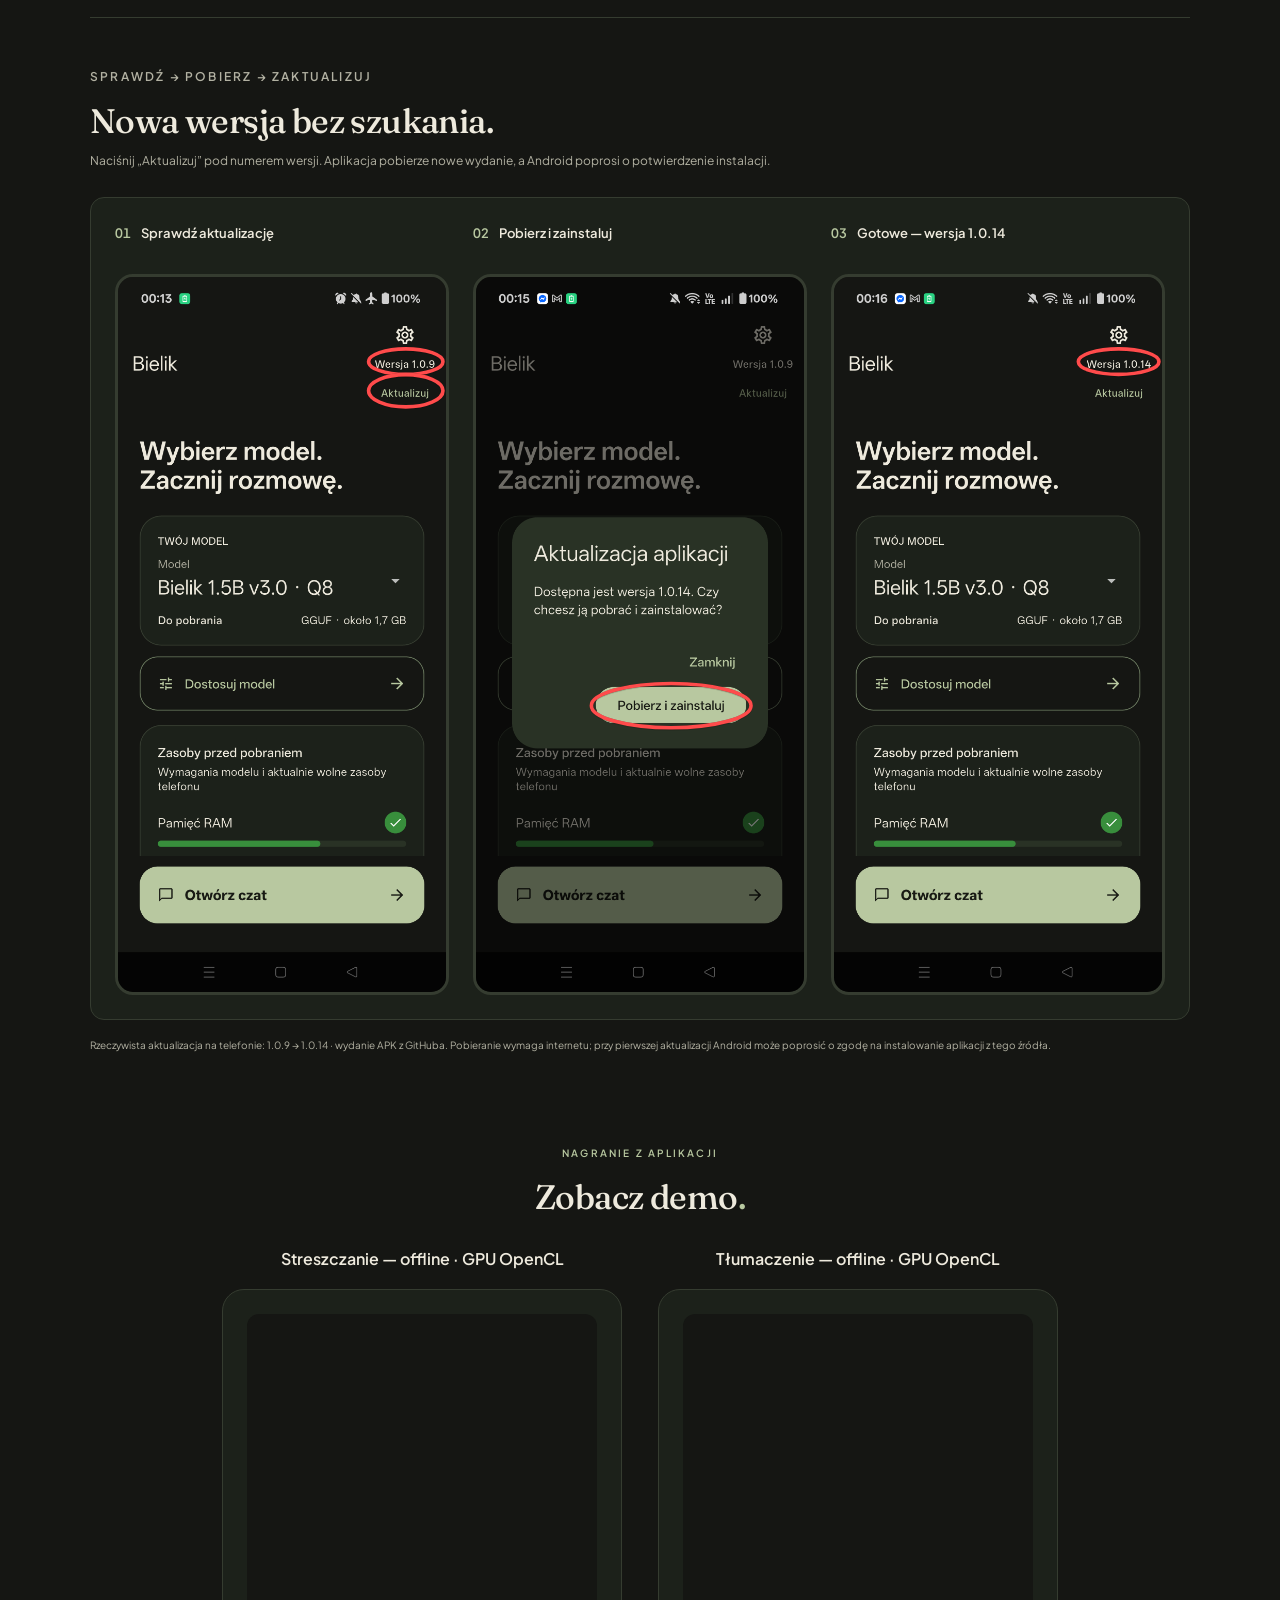
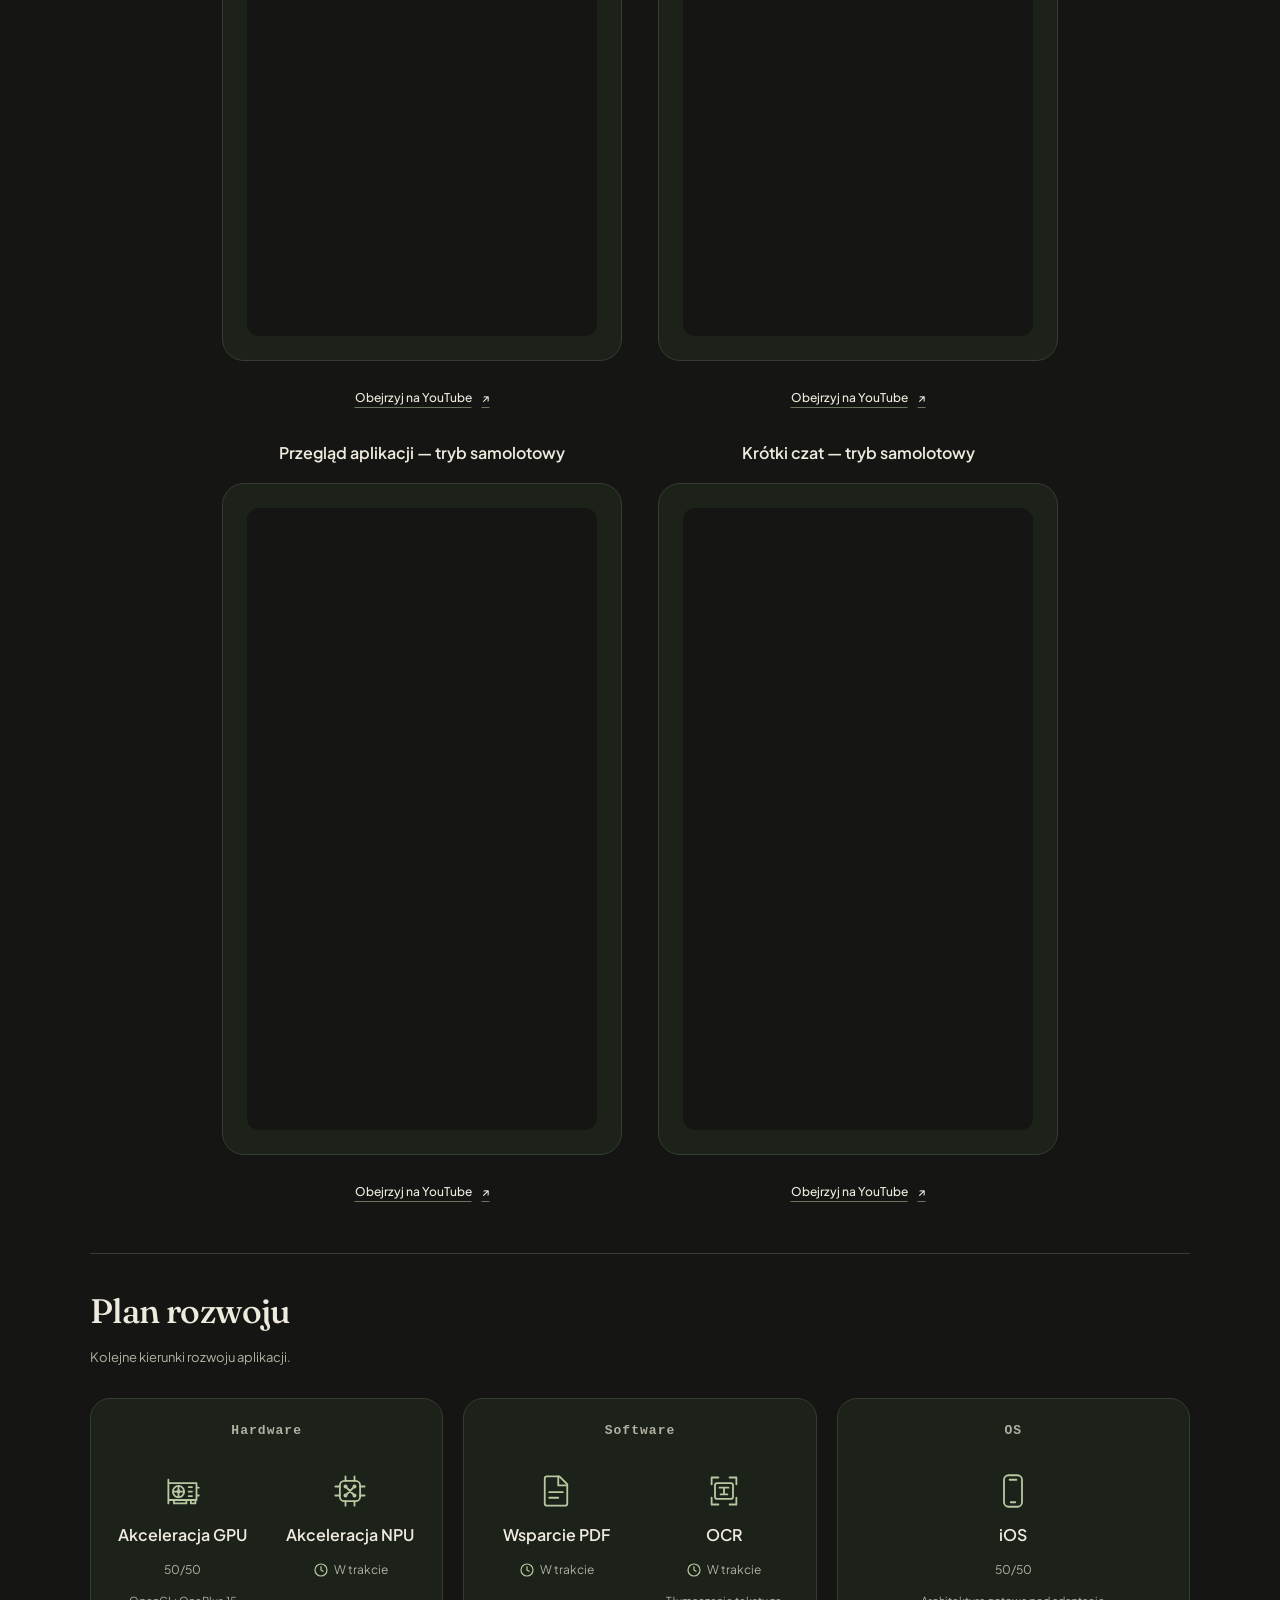
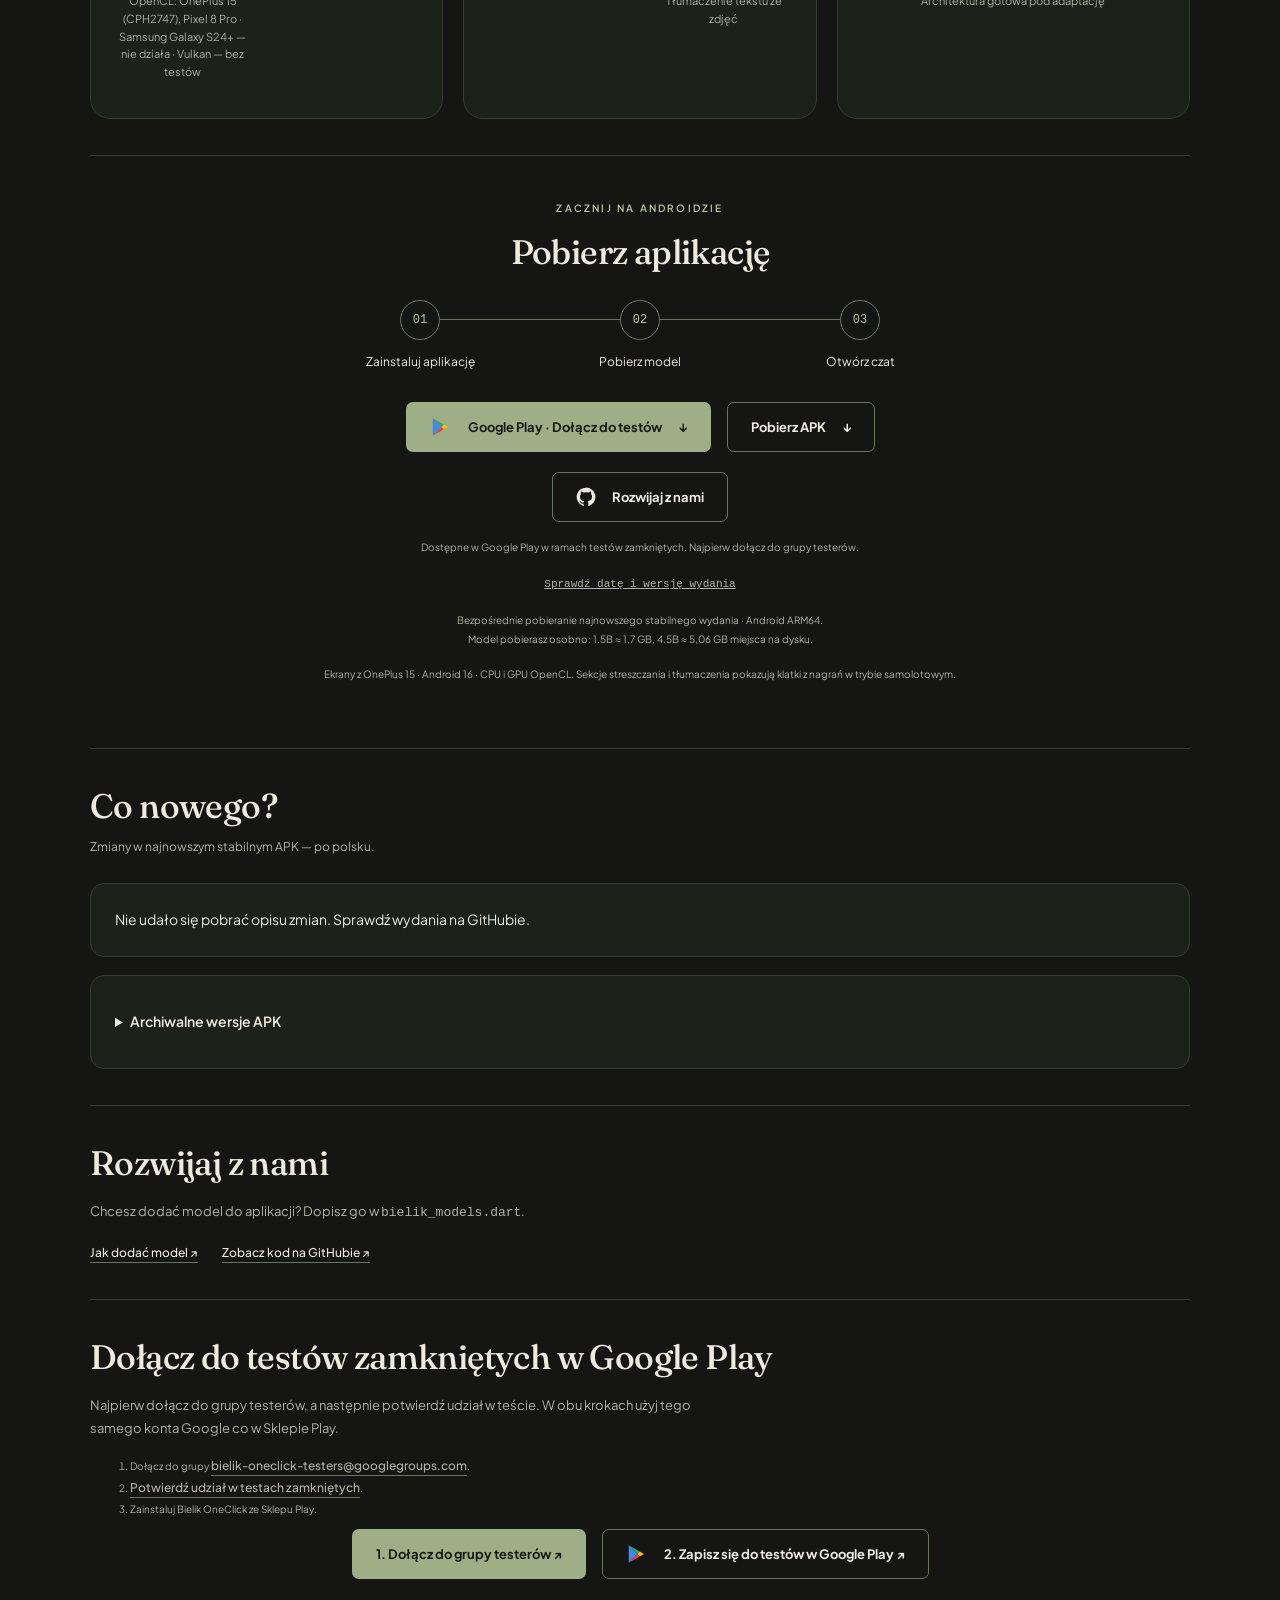
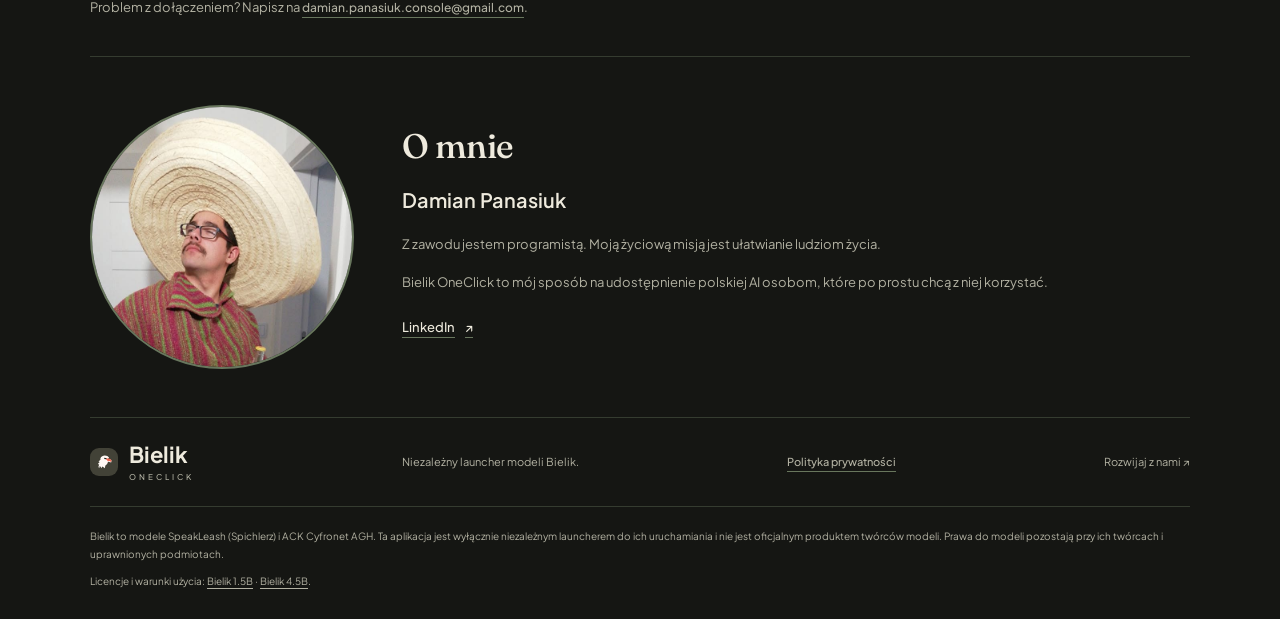
==== commit 9f64fb80: "feat: group roadmap by hardware software and OS" ====
--- a/site/index.html
+++ b/site/index.html
@@ -275,12 +275,28 @@
     <section class="roadmap wrap" id="dalej" aria-labelledby="roadmap-title">
       <h2 id="roadmap-title">Plan rozwoju</h2>
       <p>Kolejne kierunki rozwoju aplikacji.</p>
-      <ul class="roadmap-statuses">
-        <li><svg viewBox="0 0 32 32" width="36" height="36" fill="none" stroke="currentColor" stroke-width="1.6" stroke-linecap="round" stroke-linejoin="round" aria-hidden="true"><path d="M19 3H8a2 2 0 0 0-2 2v22a2 2 0 0 0 2 2h16a2 2 0 0 0 2-2V10Z"/><path d="M18 3v8h8M10 17h12m-12 5h8"/></svg><strong>Wsparcie PDF</strong><span class="roadmap-state"><svg viewBox="0 0 24 24" width="16" height="16" fill="none" stroke="currentColor" stroke-width="1.8" stroke-linecap="round" stroke-linejoin="round" aria-hidden="true"><circle cx="12" cy="12" r="9"/><path d="M12 7v5l3 2"/></svg> W trakcie</span></li>
-        <li><svg viewBox="0 0 32 32" width="36" height="36" fill="none" stroke="currentColor" stroke-width="1.6" stroke-linecap="round" stroke-linejoin="round" aria-hidden="true"><rect x="8" y="2" width="16" height="28" rx="4"/><path d="M13 6h6m-5 20h4"/></svg><strong>iOS</strong><span class="roadmap-state"><svg viewBox="0 0 24 24" width="16" height="16" fill="none" stroke="currentColor" stroke-width="1.8" stroke-linecap="round" stroke-linejoin="round" aria-hidden="true"><circle cx="12" cy="12" r="9"/><path d="M12 7v5l3 2"/></svg> W trakcie</span></li>
-        <li><svg viewBox="0 0 32 32" width="36" height="36" fill="none" stroke="currentColor" stroke-width="1.6" stroke-linecap="round" stroke-linejoin="round" aria-hidden="true"><path d="M3 6v21m0-18h25v15H3m5 0v3h11v-3m4 0v3h4v-3M28 13h2m-2 7h2"/><circle cx="12" cy="16.5" r="5"/><circle cx="12" cy="16.5" r="1"/><path d="M12 11.5v4m0 2v4m-5-5h4m2 0h4m4-4h3m-3 4h3m-3 4h3"/></svg><strong>Akceleracja GPU</strong><span class="roadmap-state">50/50</span><small class="roadmap-detail">OpenCL: OnePlus 15 (CPH2747), Pixel 8 Pro · Samsung Galaxy S24+ — nie działa · Vulkan — bez testów</small></li>
-        <li><svg viewBox="0 0 32 32" width="36" height="36" fill="none" stroke="currentColor" stroke-width="1.6" stroke-linecap="round" stroke-linejoin="round" aria-hidden="true"><rect x="7" y="7" width="18" height="18" rx="4"/><path d="M12 3v4m8-4v4m-8 18v4m8-4v4M3 12h4m-4 8h4m18-8h4m-4 8h4M12 12l8 8m0-8-8 8"/><circle cx="12" cy="12" r="1"/><circle cx="20" cy="12" r="1"/><circle cx="12" cy="20" r="1"/><circle cx="20" cy="20" r="1"/></svg><strong>Akceleracja NPU</strong><span class="roadmap-state"><svg viewBox="0 0 24 24" width="16" height="16" fill="none" stroke="currentColor" stroke-width="1.8" stroke-linecap="round" stroke-linejoin="round" aria-hidden="true"><circle cx="12" cy="12" r="9"/><path d="M12 7v5l3 2"/></svg> W trakcie</span></li>
-      </ul>
+      <div class="roadmap-groups">
+        <section class="roadmap-group" aria-labelledby="roadmap-hardware">
+          <h3 id="roadmap-hardware">Hardware</h3>
+          <ul class="roadmap-statuses">
+            <li><svg viewBox="0 0 32 32" width="36" height="36" fill="none" stroke="currentColor" stroke-width="1.6" stroke-linecap="round" stroke-linejoin="round" aria-hidden="true"><path d="M3 6v21m0-18h25v15H3m5 0v3h11v-3m4 0v3h4v-3M28 13h2m-2 7h2"/><circle cx="12" cy="16.5" r="5"/><circle cx="12" cy="16.5" r="1"/><path d="M12 11.5v4m0 2v4m-5-5h4m2 0h4m4-4h3m-3 4h3m-3 4h3"/></svg><strong>Akceleracja GPU</strong><span class="roadmap-state">50/50</span><small class="roadmap-detail">OpenCL: OnePlus 15 (CPH2747), Pixel 8 Pro · Samsung Galaxy S24+ — nie działa · Vulkan — bez testów</small></li>
+            <li><svg viewBox="0 0 32 32" width="36" height="36" fill="none" stroke="currentColor" stroke-width="1.6" stroke-linecap="round" stroke-linejoin="round" aria-hidden="true"><rect x="7" y="7" width="18" height="18" rx="4"/><path d="M12 3v4m8-4v4m-8 18v4m8-4v4M3 12h4m-4 8h4m18-8h4m-4 8h4M12 12l8 8m0-8-8 8"/><circle cx="12" cy="12" r="1"/><circle cx="20" cy="12" r="1"/><circle cx="12" cy="20" r="1"/><circle cx="20" cy="20" r="1"/></svg><strong>Akceleracja NPU</strong><span class="roadmap-state"><svg viewBox="0 0 24 24" width="16" height="16" fill="none" stroke="currentColor" stroke-width="1.8" stroke-linecap="round" stroke-linejoin="round" aria-hidden="true"><circle cx="12" cy="12" r="9"/><path d="M12 7v5l3 2"/></svg> W trakcie</span></li>
+          </ul>
+        </section>
+        <section class="roadmap-group" aria-labelledby="roadmap-software">
+          <h3 id="roadmap-software">Software</h3>
+          <ul class="roadmap-statuses">
+            <li><svg viewBox="0 0 32 32" width="36" height="36" fill="none" stroke="currentColor" stroke-width="1.6" stroke-linecap="round" stroke-linejoin="round" aria-hidden="true"><path d="M19 3H8a2 2 0 0 0-2 2v22a2 2 0 0 0 2 2h16a2 2 0 0 0 2-2V10Z"/><path d="M18 3v8h8M10 17h12m-12 5h8"/></svg><strong>Wsparcie PDF</strong><span class="roadmap-state"><svg viewBox="0 0 24 24" width="16" height="16" fill="none" stroke="currentColor" stroke-width="1.8" stroke-linecap="round" stroke-linejoin="round" aria-hidden="true"><circle cx="12" cy="12" r="9"/><path d="M12 7v5l3 2"/></svg> W trakcie</span></li>
+            <li><svg viewBox="0 0 32 32" width="36" height="36" fill="none" stroke="currentColor" stroke-width="1.6" stroke-linecap="round" stroke-linejoin="round" aria-hidden="true"><path d="M11 4H5v6m16-6h6v6M5 22v6h6m10 0h6v-6"/><rect x="8" y="9" width="16" height="14" rx="2"/><path d="M12 13h8m-4 0v6m-3 0h6"/></svg><strong>OCR</strong><span class="roadmap-state"><svg viewBox="0 0 24 24" width="16" height="16" fill="none" stroke="currentColor" stroke-width="1.8" stroke-linecap="round" stroke-linejoin="round" aria-hidden="true"><circle cx="12" cy="12" r="9"/><path d="M12 7v5l3 2"/></svg> W trakcie</span><small class="roadmap-detail">Tłumaczenie tekstu ze zdjęć</small></li>
+          </ul>
+        </section>
+        <section class="roadmap-group" aria-labelledby="roadmap-os">
+          <h3 id="roadmap-os">OS</h3>
+          <ul class="roadmap-statuses">
+            <li><svg viewBox="0 0 32 32" width="36" height="36" fill="none" stroke="currentColor" stroke-width="1.6" stroke-linecap="round" stroke-linejoin="round" aria-hidden="true"><rect x="8" y="2" width="16" height="28" rx="4"/><path d="M13 6h6m-5 20h4"/></svg><strong>iOS</strong><span class="roadmap-state">50/50</span><small class="roadmap-detail">Architektura gotowa pod adaptację</small></li>
+          </ul>
+        </section>
+      </div>
     </section>
 
     <section class="download-section wrap" id="pobierz" aria-labelledby="download-title">
--- a/site/styles.css
+++ b/site/styles.css
@@ -189,7 +189,11 @@
 .sr-only{position:absolute;width:1px;height:1px;padding:0;margin:-1px;overflow:hidden;clip-path:inset(50%);white-space:nowrap}
 .roadmap{border-top:1px solid var(--line);padding-block:36px}
 .roadmap p{max-width:700px;margin-top:14px;color:var(--muted);font-size:13px}
-.roadmap-statuses{list-style:none;display:grid;grid-template-columns:repeat(4,minmax(0,1fr));gap:24px;margin:30px 0 0;padding:0}
+.roadmap-groups{display:grid;grid-template-columns:repeat(3,minmax(0,1fr));gap:20px;margin-top:30px}
+.roadmap-group{border:1px solid var(--line);border-radius:20px;padding:22px 14px;background:var(--surface)}
+.roadmap-group h3{text-align:center;font:600 13px/1.5 ui-monospace,Consolas,monospace;letter-spacing:.08em;color:var(--muted)}
+.roadmap-statuses{list-style:none;display:grid;grid-template-columns:repeat(2,minmax(0,1fr));gap:12px;margin:16px 0 0;padding:0}
+.roadmap-group:last-child .roadmap-statuses{grid-template-columns:1fr}
 .roadmap-statuses li{display:flex;flex-direction:column;align-items:center;gap:12px;padding:16px 8px;text-align:center}
 .roadmap-statuses li>svg{color:var(--accent)}
 .roadmap-statuses strong{font-size:16px;font-weight:600}
@@ -197,7 +201,7 @@
 .roadmap-state svg{color:var(--accent)}
 .roadmap-detail{font-size:11px;line-height:1.6;color:var(--muted);max-width:190px}
 .slide-copy>.text-link{margin-top:20px}
-@media(max-width:600px){.roadmap-statuses{grid-template-columns:repeat(2,minmax(0,1fr));gap:14px}}
+@media(max-width:800px){.roadmap-groups{grid-template-columns:1fr;gap:16px}.roadmap-group{padding:20px 16px}.roadmap-statuses{gap:14px}}
 .demo-section{display:flex;flex-direction:column;align-items:center;text-align:center;padding-block:50px}
 .demo-section h2{margin-block:14px 28px}
 .demo-section h2 span{color:var(--accent)}
